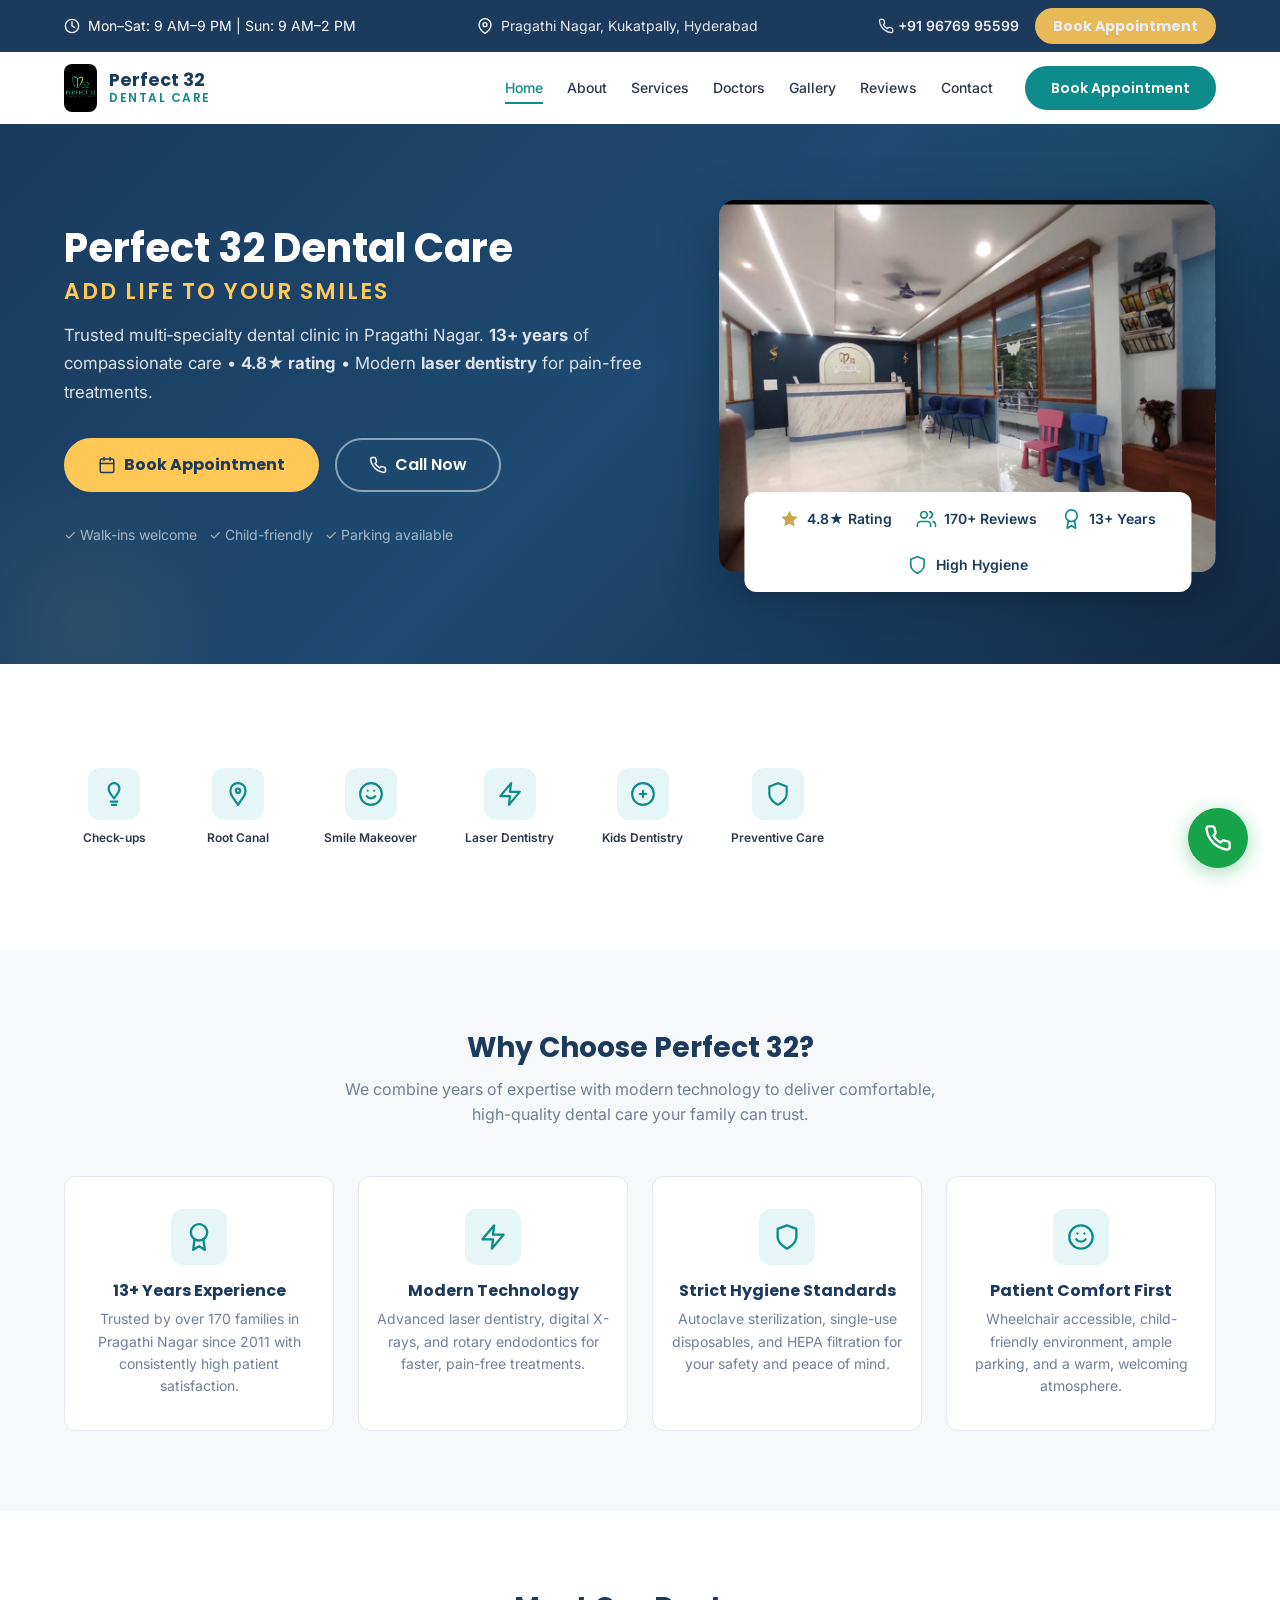
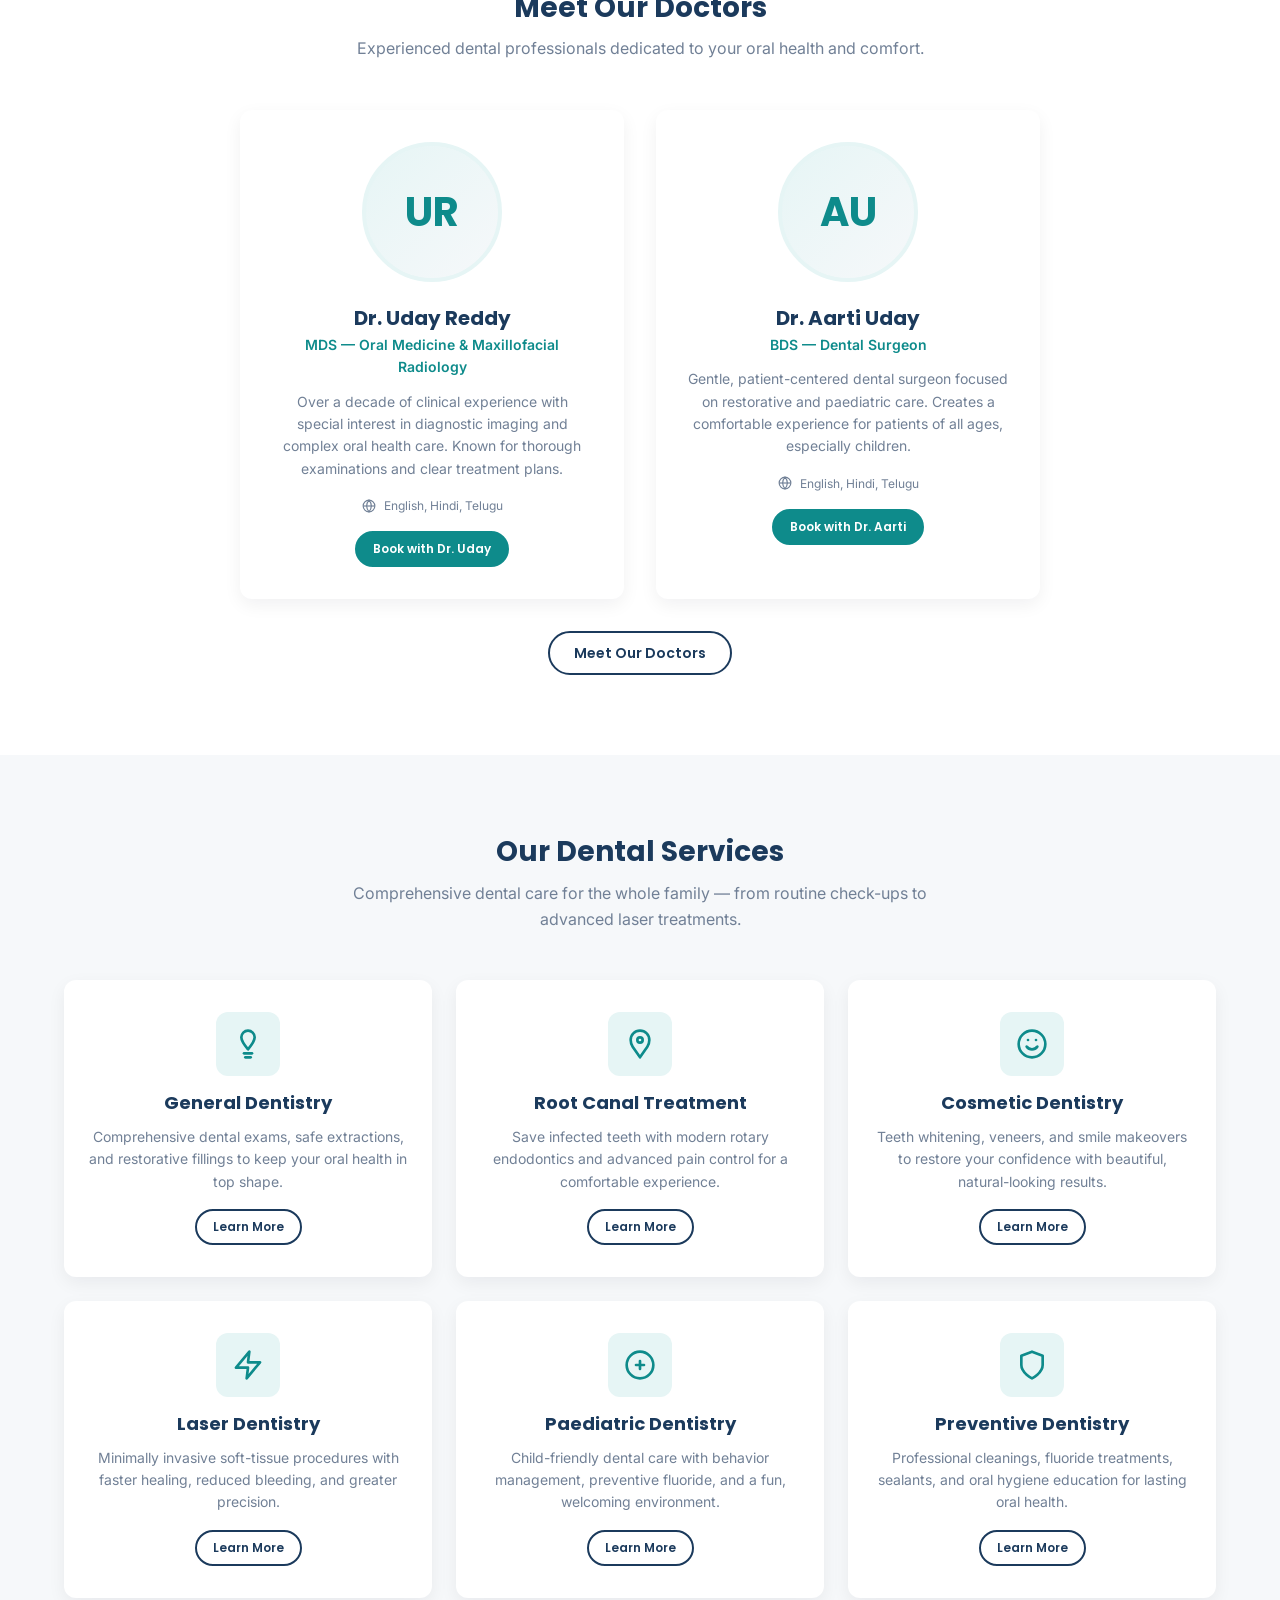
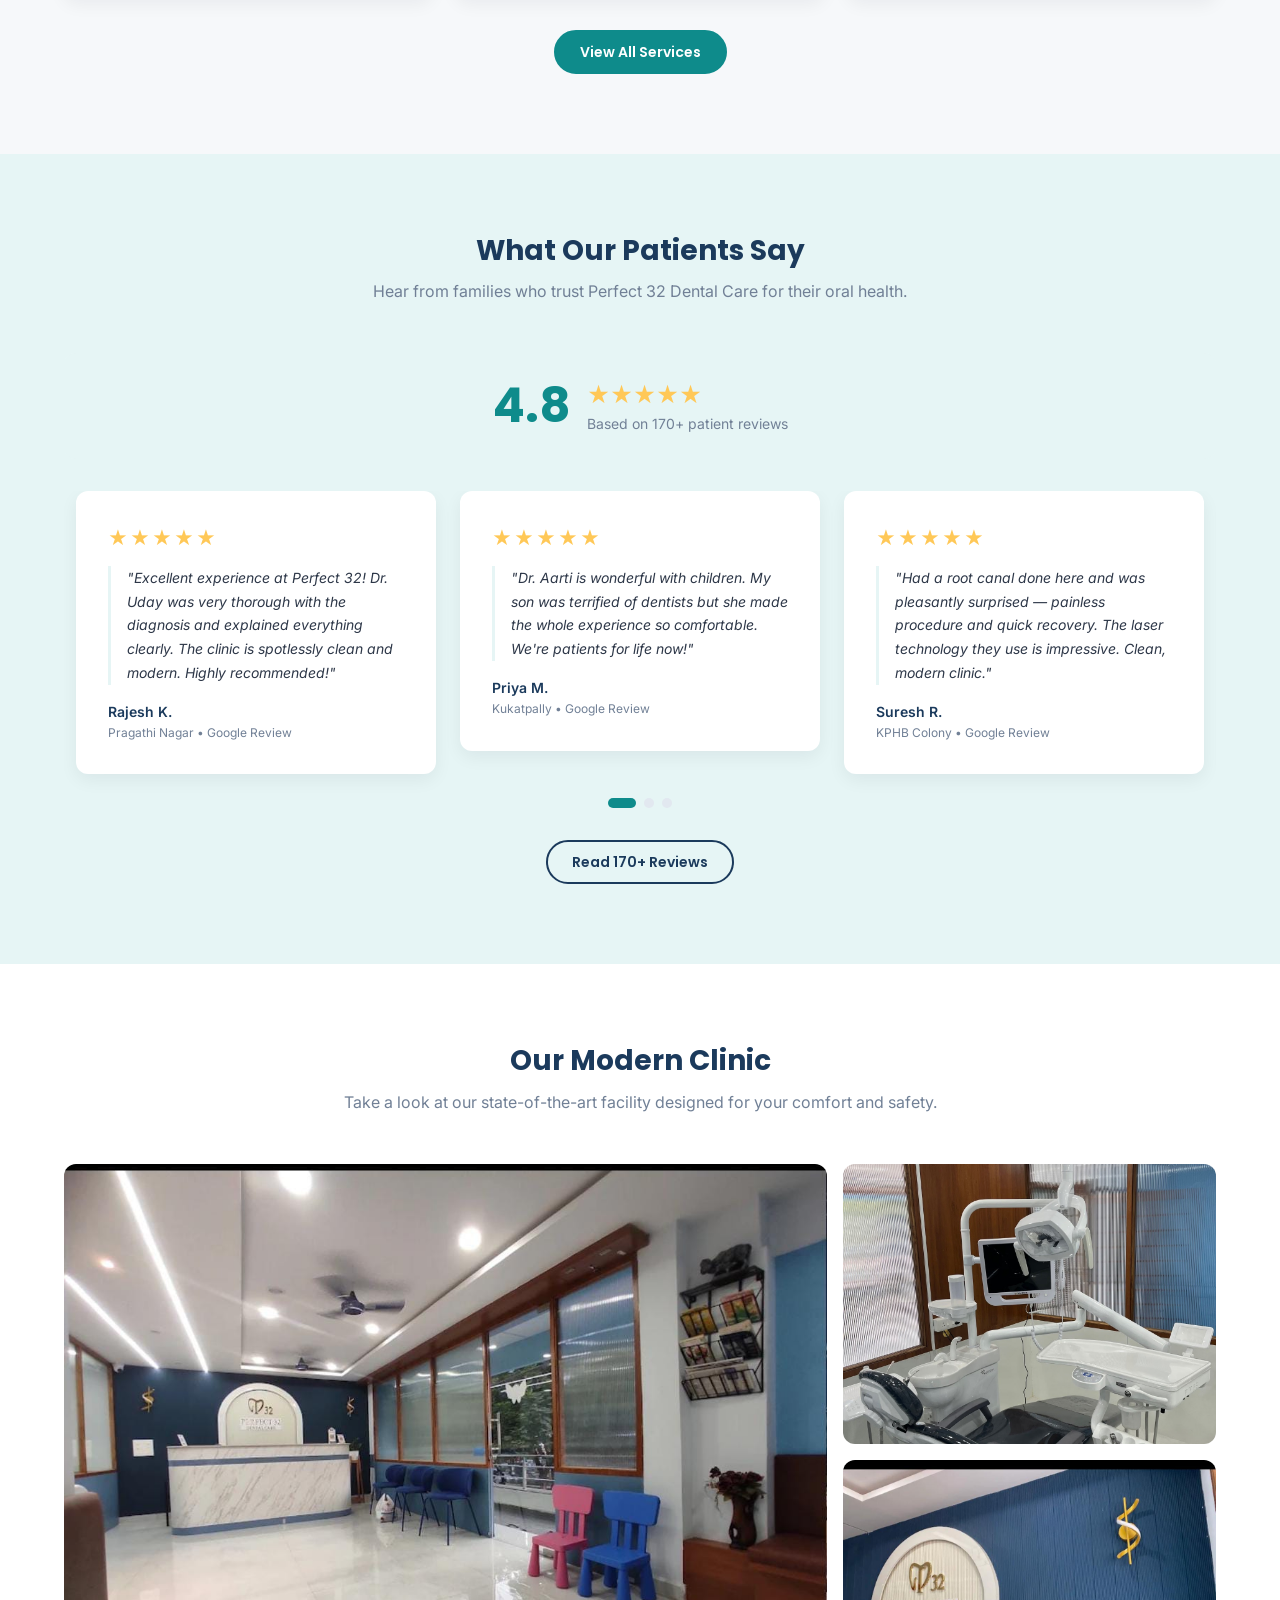
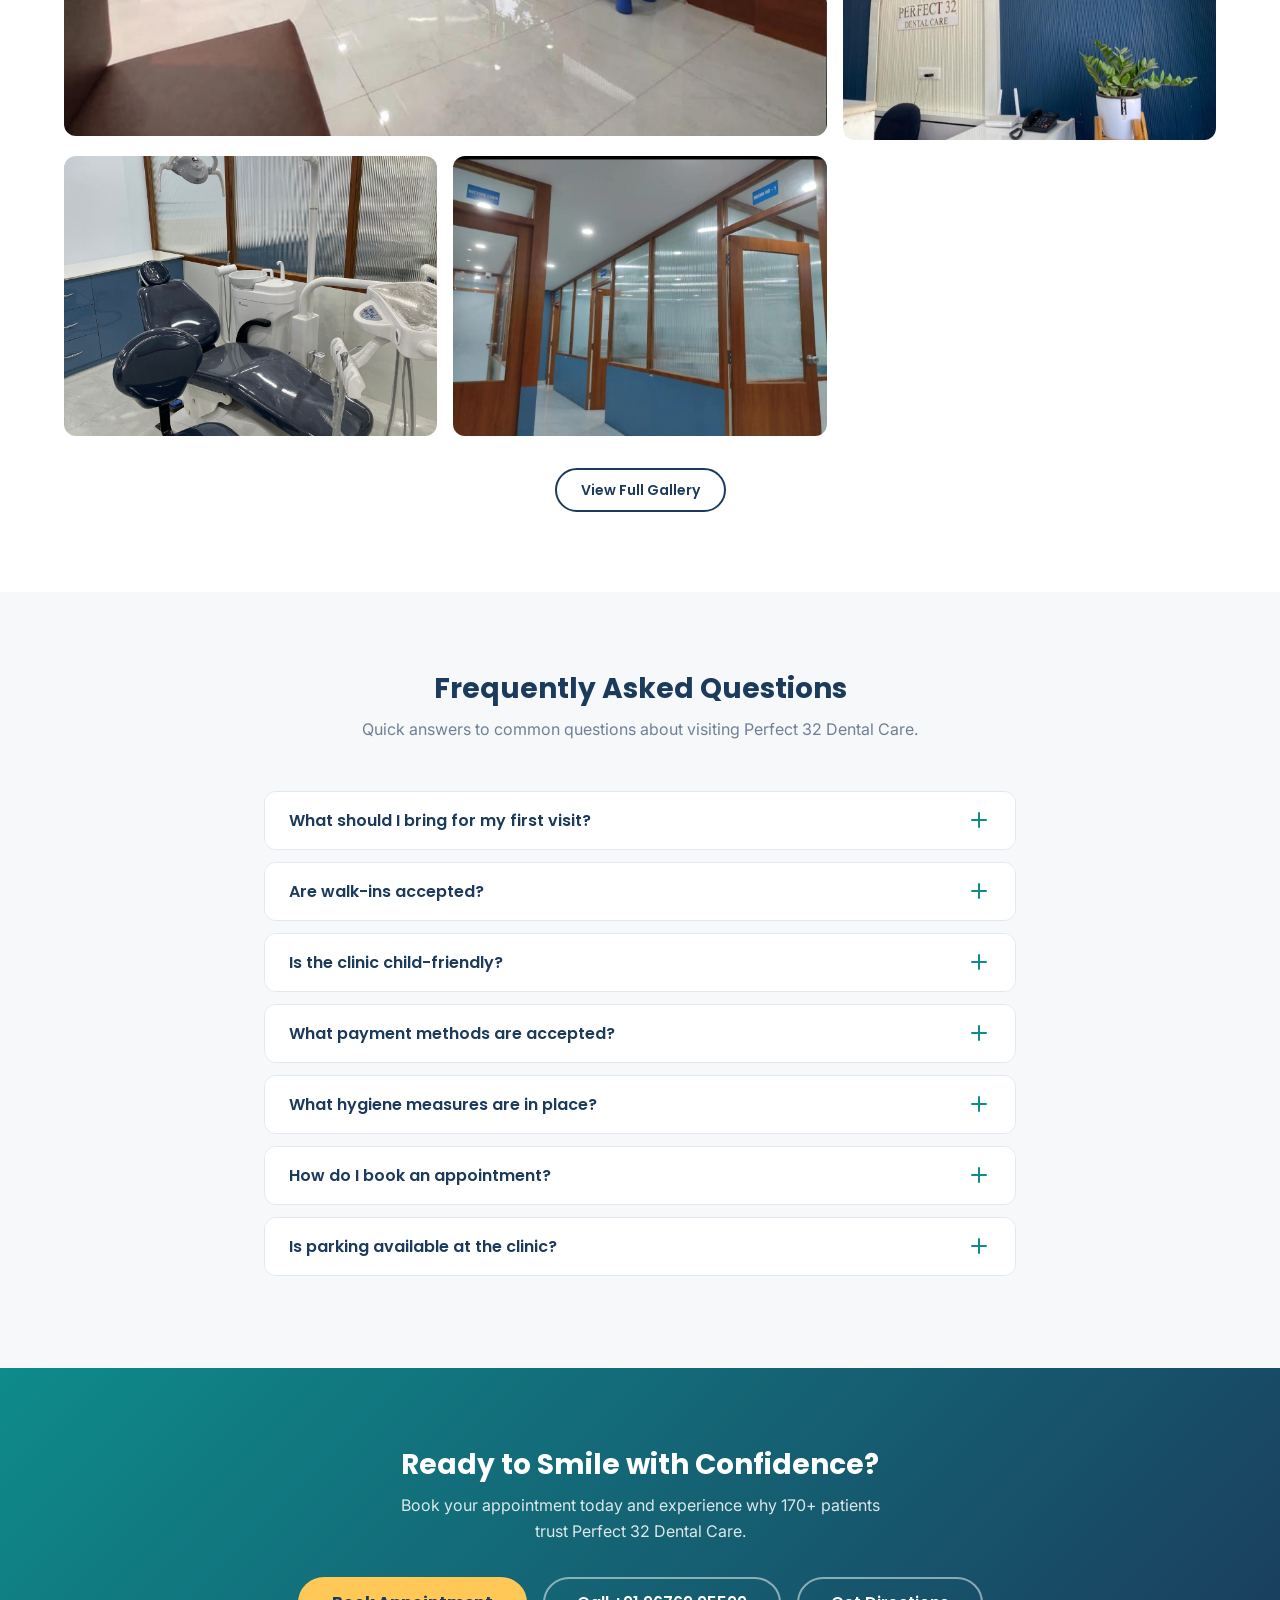
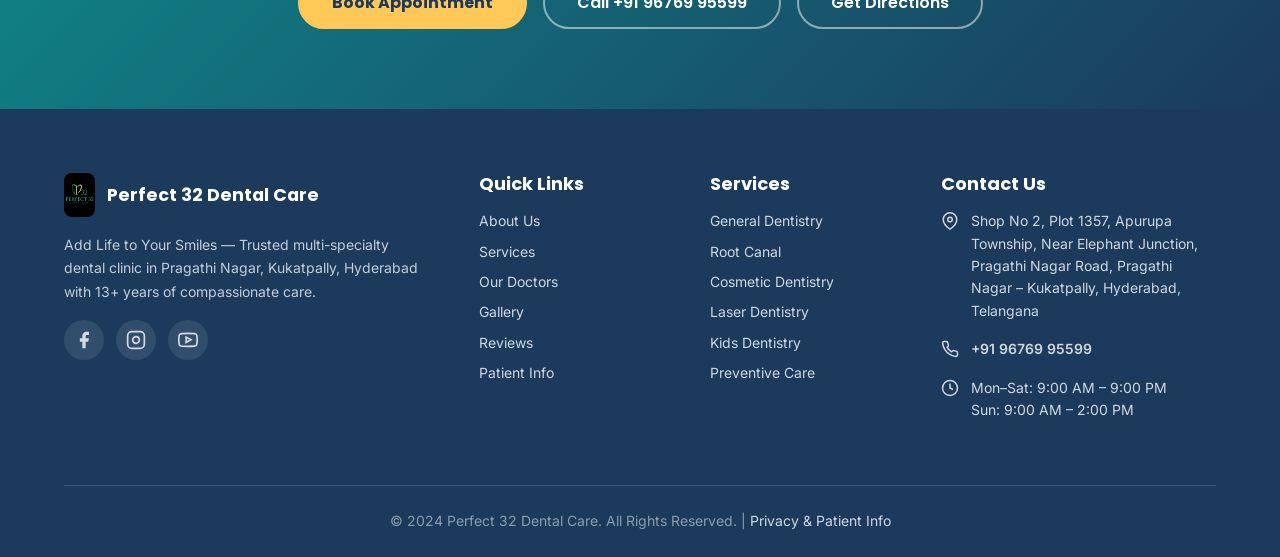
==== index.html @ 4705396e "Initial commit of Perfect 32 Dental Care website" ====
<!DOCTYPE html>
<html lang="en">
<head>
  <meta charset="UTF-8">
  <meta name="viewport" content="width=device-width, initial-scale=1.0">
  <title>Perfect 32 Dental Care – Dentist in Pragathi Nagar, Hyderabad | Add Life To Your Smiles</title>
  <meta name="description" content="Perfect 32 Dental Care in Pragathi Nagar, Kukatpally — multi-specialty dental clinic with 13+ years of experience, 4.8★ rating, modern laser dentistry, and high hygiene standards. Book an appointment: +91 96769 95599.">
  <meta name="keywords" content="dentist in Pragathi Nagar, dental clinic Kukatpally, dentist near Elephant Junction, laser dentistry Pragathi Nagar, pediatric dentist Kukatpally, Perfect 32 Dental Care">
  <meta property="og:title" content="Perfect 32 Dental Care – Dentist in Pragathi Nagar, Hyderabad">
  <meta property="og:description" content="Trusted multi-specialty dental clinic in Pragathi Nagar with 13+ years of experience. 4.8★ rating, modern laser dentistry. Book now!">
  <meta property="og:type" content="website">
  <link rel="preconnect" href="https://fonts.googleapis.com">
  <link rel="preconnect" href="https://fonts.gstatic.com" crossorigin>
  <link href="https://fonts.googleapis.com/css2?family=Poppins:wght@400;600;700&family=Inter:wght@400;500;600&display=swap" rel="stylesheet">
  <link rel="stylesheet" href="css/tokens.css">
  <link rel="stylesheet" href="css/global.css">
  <link rel="stylesheet" href="css/components.css">
  <link rel="stylesheet" href="css/pages.css">

  <!-- JSON-LD Structured Data -->
  <script type="application/ld+json">
  {
    "@context": "https://schema.org",
    "@type": "Dentist",
    "name": "Perfect 32 Dental Care",
    "image": "IMAGES/PERFECT32 PHOTO-1.jpeg",
    "url": "https://perfect32dentalcare.com",
    "telephone": "+919676995599",
    "address": {
      "@type": "PostalAddress",
      "streetAddress": "Shop No 2, Plot 1357, Apurupa Township, Near Elephant Junction, Pragathi Nagar Road",
      "addressLocality": "Pragathi Nagar – Kukatpally",
      "addressRegion": "Hyderabad, Telangana",
      "postalCode": "500090",
      "addressCountry": "IN"
    },
    "geo": { "@type": "GeoCoordinates", "latitude": "17.4933", "longitude": "78.3920" },
    "openingHoursSpecification": [
      { "@type": "OpeningHoursSpecification", "dayOfWeek": ["Monday","Tuesday","Wednesday","Thursday","Friday","Saturday"], "opens": "09:00", "closes": "21:00" },
      { "@type": "OpeningHoursSpecification", "dayOfWeek": "Sunday", "opens": "09:00", "closes": "14:00" }
    ],
    "aggregateRating": { "@type": "AggregateRating", "ratingValue": "4.8", "reviewCount": "170" },
    "priceRange": "$$"
  }
  </script>
</head>
<body>
  <!-- ═══════ TOP BAR ═══════ -->
  <div class="topbar" role="complementary" aria-label="Contact information">
    <div class="container">
      <div class="topbar__hours">
        <svg width="16" height="16" viewBox="0 0 24 24" fill="none" stroke="currentColor" stroke-width="2" stroke-linecap="round" stroke-linejoin="round"><circle cx="12" cy="12" r="10"/><polyline points="12 6 12 12 16 14"/></svg>
        <span>Mon–Sat: 9 AM–9 PM | Sun: 9 AM–2 PM</span>
      </div>
      <div class="topbar__address">
        <svg width="16" height="16" viewBox="0 0 24 24" fill="none" stroke="currentColor" stroke-width="2" stroke-linecap="round" stroke-linejoin="round"><path d="M21 10c0 7-9 13-9 13s-9-6-9-13a9 9 0 0 1 18 0z"/><circle cx="12" cy="10" r="3"/></svg>
        <a href="https://maps.google.com/?q=Perfect+32+Dental+Care+Pragathi+Nagar+Hyderabad" target="_blank" rel="noopener">Pragathi Nagar, Kukatpally, Hyderabad</a>
      </div>
      <div class="topbar__actions">
        <a href="tel:+919676995599" class="topbar__phone">
          <svg width="16" height="16" viewBox="0 0 24 24" fill="none" stroke="currentColor" stroke-width="2" stroke-linecap="round" stroke-linejoin="round"><path d="M22 16.92v3a2 2 0 0 1-2.18 2 19.79 19.79 0 0 1-8.63-3.07 19.5 19.5 0 0 1-6-6 19.79 19.79 0 0 1-3.07-8.67A2 2 0 0 1 4.11 2h3a2 2 0 0 1 2 1.72c.127.96.361 1.903.7 2.81a2 2 0 0 1-.45 2.11L8.09 9.91a16 16 0 0 0 6 6l1.27-1.27a2 2 0 0 1 2.11-.45c.907.339 1.85.573 2.81.7A2 2 0 0 1 22 16.92z"/></svg>
          +91 96769 95599
        </a>
        <a href="book.html" class="btn btn--accent btn--sm" data-open-modal="booking">Book Appointment</a>
      </div>
    </div>
  </div>

  <!-- ═══════ HEADER ═══════ -->
  <header class="header" role="banner">
    <div class="container">
      <a href="index.html" class="header__logo" aria-label="Perfect 32 Dental Care - Home">
        <img src="IMAGES/perfect32logo.jpeg" alt="Perfect 32 Dental Care Logo" width="48" height="48" style="border-radius: 8px;">
        <div class="header__logo-text">
          Perfect 32<br><span>Dental Care</span>
        </div>
      </a>

      <nav class="nav" role="navigation" aria-label="Main navigation">
        <ul class="nav__list" id="navList">
          <li><a href="index.html" class="nav__link nav__link--active">Home</a></li>
          <li><a href="about.html" class="nav__link">About</a></li>
          <li><a href="services.html" class="nav__link">Services</a></li>
          <li><a href="doctors.html" class="nav__link">Doctors</a></li>
          <li><a href="gallery.html" class="nav__link">Gallery</a></li>
          <li><a href="reviews.html" class="nav__link">Reviews</a></li>
          <li><a href="contact.html" class="nav__link">Contact</a></li>
        </ul>
        <div class="nav__cta">
          <a href="book.html" class="btn btn--primary" data-open-modal="booking">Book Appointment</a>
        </div>
        <button class="hamburger" id="hamburger" aria-label="Toggle menu" aria-expanded="false">
          <span></span><span></span><span></span>
        </button>
      </nav>
    </div>
  </header>

  <main id="main-content">
    <!-- ═══════ HERO ═══════ -->
    <section class="hero" aria-labelledby="hero-heading">
      <div class="container">
        <div class="hero__content">
          <h1 id="hero-heading">
            Perfect 32 Dental Care
            <span>Add Life to Your Smiles</span>
          </h1>
          <p class="hero__subtitle">
            Trusted multi‑specialty dental clinic in Pragathi Nagar. <strong>13+ years</strong> of compassionate care&nbsp;•&nbsp;<strong>4.8★ rating</strong>&nbsp;•&nbsp;Modern <strong>laser dentistry</strong> for pain-free treatments.
          </p>
          <div class="hero__ctas">
            <a href="book.html" class="btn btn--accent btn--lg" data-open-modal="booking">
              <svg width="20" height="20" viewBox="0 0 24 24" fill="none" stroke="currentColor" stroke-width="2" stroke-linecap="round" stroke-linejoin="round"><rect x="3" y="4" width="18" height="18" rx="2" ry="2"/><line x1="16" y1="2" x2="16" y2="6"/><line x1="8" y1="2" x2="8" y2="6"/><line x1="3" y1="10" x2="21" y2="10"/></svg>
              Book Appointment
            </a>
            <a href="tel:+919676995599" class="btn btn--outline-white btn--lg">
              <svg width="20" height="20" viewBox="0 0 24 24" fill="none" stroke="currentColor" stroke-width="2" stroke-linecap="round" stroke-linejoin="round"><path d="M22 16.92v3a2 2 0 0 1-2.18 2 19.79 19.79 0 0 1-8.63-3.07 19.5 19.5 0 0 1-6-6 19.79 19.79 0 0 1-3.07-8.67A2 2 0 0 1 4.11 2h3a2 2 0 0 1 2 1.72c.127.96.361 1.903.7 2.81a2 2 0 0 1-.45 2.11L8.09 9.91a16 16 0 0 0 6 6l1.27-1.27a2 2 0 0 1 2.11-.45c.907.339 1.85.573 2.81.7A2 2 0 0 1 22 16.92z"/></svg>
              Call Now
            </a>
          </div>
          <div class="hero__microcopy">
            <span>✓ Walk-ins welcome</span>
            <span>✓ Child-friendly</span>
            <span>✓ Parking available</span>
          </div>
        </div>
        <div class="hero__image">
          <img src="IMAGES/PERFECT32 PHOTO-8.jpeg" alt="Perfect 32 Dental Care reception area — modern, spacious waiting room with child-friendly seating" class="hero__image-main" loading="eager">
          <div class="hero__trust-float">
            <div class="trust-bar">
              <div class="trust-badge trust-badge--gold">
                <svg viewBox="0 0 24 24" fill="currentColor"><path d="M12 2l3.09 6.26L22 9.27l-5 4.87 1.18 6.88L12 17.77l-6.18 3.25L7 14.14 2 9.27l6.91-1.01L12 2z"/></svg>
                4.8★ Rating
              </div>
              <div class="trust-badge">
                <svg viewBox="0 0 24 24" fill="none" stroke="currentColor" stroke-width="2" stroke-linecap="round" stroke-linejoin="round"><path d="M17 21v-2a4 4 0 0 0-4-4H5a4 4 0 0 0-4 4v2"/><circle cx="9" cy="7" r="4"/><path d="M23 21v-2a4 4 0 0 0-3-3.87"/><path d="M16 3.13a4 4 0 0 1 0 7.75"/></svg>
                170+ Reviews
              </div>
              <div class="trust-badge">
                <svg viewBox="0 0 24 24" fill="none" stroke="currentColor" stroke-width="2" stroke-linecap="round" stroke-linejoin="round"><circle cx="12" cy="8" r="7"/><polyline points="8.21 13.89 7 23 12 20 17 23 15.79 13.88"/></svg>
                13+ Years
              </div>
              <div class="trust-badge">
                <svg viewBox="0 0 24 24" fill="none" stroke="currentColor" stroke-width="2" stroke-linecap="round" stroke-linejoin="round"><path d="M12 22s8-4 8-10V5l-8-3-8 3v7c0 6 8 10 8 10z"/></svg>
                High Hygiene
              </div>
            </div>
          </div>
        </div>
      </div>
    </section>

    <!-- ═══════ QUICK SERVICES STRIP ═══════ -->
    <section class="section section--bg" aria-label="Quick services">
      <div class="container">
        <div class="services-strip">
          <a href="services/general-dentistry.html" class="services-strip__item">
            <div class="services-strip__icon">
              <svg viewBox="0 0 24 24" fill="none" stroke="currentColor" stroke-width="2" stroke-linecap="round" stroke-linejoin="round"><path d="M12 2a5 5 0 0 1 5 5c0 3-2 5.5-5 9-3-3.5-5-6-5-9a5 5 0 0 1 5-5z"/><path d="M9 19h6"/><path d="M10 22h4"/></svg>
            </div>
            <span class="services-strip__label">Check-ups</span>
          </a>
          <a href="services/root-canal-treatment.html" class="services-strip__item">
            <div class="services-strip__icon">
              <svg viewBox="0 0 24 24" fill="none" stroke="currentColor" stroke-width="2" stroke-linecap="round" stroke-linejoin="round"><path d="M12 2C8 2 5 5 5 9c0 2 .5 3.5 1.5 5L12 22l5.5-8c1-1.5 1.5-3 1.5-5 0-4-3-7-7-7z"/><circle cx="12" cy="9" r="2"/></svg>
            </div>
            <span class="services-strip__label">Root Canal</span>
          </a>
          <a href="services/cosmetic-dentistry.html" class="services-strip__item">
            <div class="services-strip__icon">
              <svg viewBox="0 0 24 24" fill="none" stroke="currentColor" stroke-width="2" stroke-linecap="round" stroke-linejoin="round"><circle cx="12" cy="12" r="10"/><path d="M8 14s1.5 2 4 2 4-2 4-2"/><line x1="9" y1="9" x2="9.01" y2="9"/><line x1="15" y1="9" x2="15.01" y2="9"/></svg>
            </div>
            <span class="services-strip__label">Smile Makeover</span>
          </a>
          <a href="services/laser-dentistry.html" class="services-strip__item">
            <div class="services-strip__icon">
              <svg viewBox="0 0 24 24" fill="none" stroke="currentColor" stroke-width="2" stroke-linecap="round" stroke-linejoin="round"><polygon points="13 2 3 14 12 14 11 22 21 10 12 10 13 2"/></svg>
            </div>
            <span class="services-strip__label">Laser Dentistry</span>
          </a>
          <a href="services/paediatric-dentistry.html" class="services-strip__item">
            <div class="services-strip__icon">
              <svg viewBox="0 0 24 24" fill="none" stroke="currentColor" stroke-width="2" stroke-linecap="round" stroke-linejoin="round"><path d="M9 12h6"/><path d="M12 9v6"/><circle cx="12" cy="12" r="10"/></svg>
            </div>
            <span class="services-strip__label">Kids Dentistry</span>
          </a>
          <a href="services/preventive-dentistry.html" class="services-strip__item">
            <div class="services-strip__icon">
              <svg viewBox="0 0 24 24" fill="none" stroke="currentColor" stroke-width="2" stroke-linecap="round" stroke-linejoin="round"><path d="M12 22s8-4 8-10V5l-8-3-8 3v7c0 6 8 10 8 10z"/></svg>
            </div>
            <span class="services-strip__label">Preventive Care</span>
          </a>
        </div>
      </div>
    </section>

    <!-- ═══════ WHY CHOOSE US ═══════ -->
    <section class="section" aria-labelledby="why-us-heading">
      <div class="container">
        <div class="section__header fade-in">
          <h2 id="why-us-heading">Why Choose Perfect 32?</h2>
          <p class="section__subtitle">We combine years of expertise with modern technology to deliver comfortable, high-quality dental care your family can trust.</p>
        </div>
        <div class="why-us__grid">
          <div class="why-us__item fade-in">
            <div class="why-us__icon">
              <svg viewBox="0 0 24 24" fill="none" stroke="currentColor" stroke-width="2" stroke-linecap="round" stroke-linejoin="round"><circle cx="12" cy="8" r="7"/><polyline points="8.21 13.89 7 23 12 20 17 23 15.79 13.88"/></svg>
            </div>
            <h3>13+ Years Experience</h3>
            <p>Trusted by over 170 families in Pragathi Nagar since 2011 with consistently high patient satisfaction.</p>
          </div>
          <div class="why-us__item fade-in">
            <div class="why-us__icon">
              <svg viewBox="0 0 24 24" fill="none" stroke="currentColor" stroke-width="2" stroke-linecap="round" stroke-linejoin="round"><polygon points="13 2 3 14 12 14 11 22 21 10 12 10 13 2"/></svg>
            </div>
            <h3>Modern Technology</h3>
            <p>Advanced laser dentistry, digital X-rays, and rotary endodontics for faster, pain-free treatments.</p>
          </div>
          <div class="why-us__item fade-in">
            <div class="why-us__icon">
              <svg viewBox="0 0 24 24" fill="none" stroke="currentColor" stroke-width="2" stroke-linecap="round" stroke-linejoin="round"><path d="M12 22s8-4 8-10V5l-8-3-8 3v7c0 6 8 10 8 10z"/></svg>
            </div>
            <h3>Strict Hygiene Standards</h3>
            <p>Autoclave sterilization, single-use disposables, and HEPA filtration for your safety and peace of mind.</p>
          </div>
          <div class="why-us__item fade-in">
            <div class="why-us__icon">
              <svg viewBox="0 0 24 24" fill="none" stroke="currentColor" stroke-width="2" stroke-linecap="round" stroke-linejoin="round"><circle cx="12" cy="12" r="10"/><path d="M8 14s1.5 2 4 2 4-2 4-2"/><line x1="9" y1="9" x2="9.01" y2="9"/><line x1="15" y1="9" x2="15.01" y2="9"/></svg>
            </div>
            <h3>Patient Comfort First</h3>
            <p>Wheelchair accessible, child-friendly environment, ample parking, and a warm, welcoming atmosphere.</p>
          </div>
        </div>
      </div>
    </section>

    <!-- ═══════ DOCTORS ═══════ -->
    <section class="section section--bg" aria-labelledby="doctors-heading">
      <div class="container">
        <div class="section__header fade-in">
          <h2 id="doctors-heading">Meet Our Doctors</h2>
          <p class="section__subtitle">Experienced dental professionals dedicated to your oral health and comfort.</p>
        </div>
        <div class="doctors-grid">
          <div class="card card--doctor fade-in">
            <div class="card--doctor__photo">
              <span class="card--doctor__initials">UR</span>
            </div>
            <h3>Dr. Uday Reddy</h3>
            <span class="card--doctor__credentials">MDS — Oral Medicine & Maxillofacial Radiology</span>
            <p>Over a decade of clinical experience with special interest in diagnostic imaging and complex oral health care. Known for thorough examinations and clear treatment plans.</p>
            <div class="card--doctor__lang">
              <svg width="14" height="14" viewBox="0 0 24 24" fill="none" stroke="currentColor" stroke-width="2"><circle cx="12" cy="12" r="10"/><line x1="2" y1="12" x2="22" y2="12"/><path d="M12 2a15.3 15.3 0 0 1 4 10 15.3 15.3 0 0 1-4 10 15.3 15.3 0 0 1-4-10 15.3 15.3 0 0 1 4-10z"/></svg>
              English, Hindi, Telugu
            </div>
            <a href="book.html" class="btn btn--primary btn--sm" data-open-modal="booking">Book with Dr. Uday</a>
          </div>
          <div class="card card--doctor fade-in">
            <div class="card--doctor__photo">
              <span class="card--doctor__initials">AU</span>
            </div>
            <h3>Dr. Aarti Uday</h3>
            <span class="card--doctor__credentials">BDS — Dental Surgeon</span>
            <p>Gentle, patient-centered dental surgeon focused on restorative and paediatric care. Creates a comfortable experience for patients of all ages, especially children.</p>
            <div class="card--doctor__lang">
              <svg width="14" height="14" viewBox="0 0 24 24" fill="none" stroke="currentColor" stroke-width="2"><circle cx="12" cy="12" r="10"/><line x1="2" y1="12" x2="22" y2="12"/><path d="M12 2a15.3 15.3 0 0 1 4 10 15.3 15.3 0 0 1-4 10 15.3 15.3 0 0 1-4-10 15.3 15.3 0 0 1 4-10z"/></svg>
              English, Hindi, Telugu
            </div>
            <a href="book.html" class="btn btn--primary btn--sm" data-open-modal="booking">Book with Dr. Aarti</a>
          </div>
        </div>
        <div class="text-center mt-6">
          <a href="doctors.html" class="btn btn--secondary">Meet Our Doctors</a>
        </div>
      </div>
    </section>

    <!-- ═══════ SERVICES OVERVIEW ═══════ -->
    <section class="section" aria-labelledby="services-heading">
      <div class="container">
        <div class="section__header fade-in">
          <h2 id="services-heading">Our Dental Services</h2>
          <p class="section__subtitle">Comprehensive dental care for the whole family — from routine check-ups to advanced laser treatments.</p>
        </div>
        <div class="grid grid--3">
          <div class="card card--service fade-in">
            <div class="card--service__icon">
              <svg viewBox="0 0 24 24" fill="none" stroke="currentColor" stroke-width="2" stroke-linecap="round" stroke-linejoin="round"><path d="M12 2a5 5 0 0 1 5 5c0 3-2 5.5-5 9-3-3.5-5-6-5-9a5 5 0 0 1 5-5z"/><path d="M9 19h6"/><path d="M10 22h4"/></svg>
            </div>
            <h3>General Dentistry</h3>
            <p>Comprehensive dental exams, safe extractions, and restorative fillings to keep your oral health in top shape.</p>
            <a href="services/general-dentistry.html" class="btn btn--secondary btn--sm">Learn More</a>
          </div>
          <div class="card card--service fade-in">
            <div class="card--service__icon">
              <svg viewBox="0 0 24 24" fill="none" stroke="currentColor" stroke-width="2" stroke-linecap="round" stroke-linejoin="round"><path d="M12 2C8 2 5 5 5 9c0 2 .5 3.5 1.5 5L12 22l5.5-8c1-1.5 1.5-3 1.5-5 0-4-3-7-7-7z"/><circle cx="12" cy="9" r="2"/></svg>
            </div>
            <h3>Root Canal Treatment</h3>
            <p>Save infected teeth with modern rotary endodontics and advanced pain control for a comfortable experience.</p>
            <a href="services/root-canal-treatment.html" class="btn btn--secondary btn--sm">Learn More</a>
          </div>
          <div class="card card--service fade-in">
            <div class="card--service__icon">
              <svg viewBox="0 0 24 24" fill="none" stroke="currentColor" stroke-width="2" stroke-linecap="round" stroke-linejoin="round"><circle cx="12" cy="12" r="10"/><path d="M8 14s1.5 2 4 2 4-2 4-2"/><line x1="9" y1="9" x2="9.01" y2="9"/><line x1="15" y1="9" x2="15.01" y2="9"/></svg>
            </div>
            <h3>Cosmetic Dentistry</h3>
            <p>Teeth whitening, veneers, and smile makeovers to restore your confidence with beautiful, natural-looking results.</p>
            <a href="services/cosmetic-dentistry.html" class="btn btn--secondary btn--sm">Learn More</a>
          </div>
          <div class="card card--service fade-in">
            <div class="card--service__icon">
              <svg viewBox="0 0 24 24" fill="none" stroke="currentColor" stroke-width="2" stroke-linecap="round" stroke-linejoin="round"><polygon points="13 2 3 14 12 14 11 22 21 10 12 10 13 2"/></svg>
            </div>
            <h3>Laser Dentistry</h3>
            <p>Minimally invasive soft-tissue procedures with faster healing, reduced bleeding, and greater precision.</p>
            <a href="services/laser-dentistry.html" class="btn btn--secondary btn--sm">Learn More</a>
          </div>
          <div class="card card--service fade-in">
            <div class="card--service__icon">
              <svg viewBox="0 0 24 24" fill="none" stroke="currentColor" stroke-width="2" stroke-linecap="round" stroke-linejoin="round"><path d="M9 12h6"/><path d="M12 9v6"/><circle cx="12" cy="12" r="10"/></svg>
            </div>
            <h3>Paediatric Dentistry</h3>
            <p>Child-friendly dental care with behavior management, preventive fluoride, and a fun, welcoming environment.</p>
            <a href="services/paediatric-dentistry.html" class="btn btn--secondary btn--sm">Learn More</a>
          </div>
          <div class="card card--service fade-in">
            <div class="card--service__icon">
              <svg viewBox="0 0 24 24" fill="none" stroke="currentColor" stroke-width="2" stroke-linecap="round" stroke-linejoin="round"><path d="M12 22s8-4 8-10V5l-8-3-8 3v7c0 6 8 10 8 10z"/></svg>
            </div>
            <h3>Preventive Dentistry</h3>
            <p>Professional cleanings, fluoride treatments, sealants, and oral hygiene education for lasting oral health.</p>
            <a href="services/preventive-dentistry.html" class="btn btn--secondary btn--sm">Learn More</a>
          </div>
        </div>
        <div class="text-center mt-6">
          <a href="services.html" class="btn btn--primary">View All Services</a>
        </div>
      </div>
    </section>

    <!-- ═══════ TESTIMONIALS ═══════ -->
    <section class="section section--tinted" aria-labelledby="reviews-heading">
      <div class="container">
        <div class="section__header fade-in">
          <h2 id="reviews-heading">What Our Patients Say</h2>
          <p class="section__subtitle">Hear from families who trust Perfect 32 Dental Care for their oral health.</p>
        </div>
        <div class="aggregate-rating fade-in">
          <div class="aggregate-rating__score">4.8</div>
          <div>
            <div class="aggregate-rating__stars">★★★★★</div>
            <div class="aggregate-rating__text">Based on 170+ patient reviews</div>
          </div>
        </div>
        <div class="carousel" role="region" aria-label="Patient testimonials">
          <div class="carousel__track">
            <div class="carousel__slide">
              <div class="card card--testimonial">
                <div class="card--testimonial__stars">★★★★★</div>
                <blockquote>"Excellent experience at Perfect 32! Dr. Uday was very thorough with the diagnosis and explained everything clearly. The clinic is spotlessly clean and modern. Highly recommended!"</blockquote>
                <div class="card--testimonial__author">Rajesh K.</div>
                <div class="card--testimonial__source">Pragathi Nagar • Google Review</div>
              </div>
            </div>
            <div class="carousel__slide">
              <div class="card card--testimonial">
                <div class="card--testimonial__stars">★★★★★</div>
                <blockquote>"Dr. Aarti is wonderful with children. My son was terrified of dentists but she made the whole experience so comfortable. We're patients for life now!"</blockquote>
                <div class="card--testimonial__author">Priya M.</div>
                <div class="card--testimonial__source">Kukatpally • Google Review</div>
              </div>
            </div>
            <div class="carousel__slide">
              <div class="card card--testimonial">
                <div class="card--testimonial__stars">★★★★★</div>
                <blockquote>"Had a root canal done here and was pleasantly surprised — painless procedure and quick recovery. The laser technology they use is impressive. Clean, modern clinic."</blockquote>
                <div class="card--testimonial__author">Suresh R.</div>
                <div class="card--testimonial__source">KPHB Colony • Google Review</div>
              </div>
            </div>
            <div class="carousel__slide">
              <div class="card card--testimonial">
                <div class="card--testimonial__stars">★★★★★</div>
                <blockquote>"Very professional clinic. Got my teeth whitening done and the results are amazing. Staff is friendly and the waiting area is comfortable. Best dental clinic in the area!"</blockquote>
                <div class="card--testimonial__author">Anjali S.</div>
                <div class="card--testimonial__source">Pragathi Nagar • Practo</div>
              </div>
            </div>
            <div class="carousel__slide">
              <div class="card card--testimonial">
                <div class="card--testimonial__stars">★★★★☆</div>
                <blockquote>"Great clinic with modern equipment. Dr. Uday took the time to explain my treatment options. The sterilization standards are visibly high. Good parking space too."</blockquote>
                <div class="card--testimonial__author">Mohammed A.</div>
                <div class="card--testimonial__source">Miyapur • Google Review</div>
              </div>
            </div>
          </div>
          <div class="carousel__dots">
            <button class="carousel__dot active" aria-label="Go to slide 1"></button>
            <button class="carousel__dot" aria-label="Go to slide 2"></button>
            <button class="carousel__dot" aria-label="Go to slide 3"></button>
          </div>
        </div>
        <div class="text-center mt-6">
          <a href="reviews.html" class="btn btn--secondary">Read 170+ Reviews</a>
        </div>
      </div>
    </section>

    <!-- ═══════ GALLERY PREVIEW ═══════ -->
    <section class="section section--bg" aria-labelledby="gallery-heading">
      <div class="container">
        <div class="section__header fade-in">
          <h2 id="gallery-heading">Our Modern Clinic</h2>
          <p class="section__subtitle">Take a look at our state-of-the-art facility designed for your comfort and safety.</p>
        </div>
        <div class="gallery-preview fade-in">
          <div class="gallery-item">
            <img src="IMAGES/PERFECT32 PHOTO-8.jpeg" alt="Perfect 32 Dental Care — spacious reception and waiting area with child-friendly seating" loading="lazy">
            <div class="gallery-item__overlay"><svg viewBox="0 0 24 24" fill="none" stroke="currentColor" stroke-width="2"><circle cx="11" cy="11" r="8"/><line x1="21" y1="21" x2="16.65" y2="16.65"/><line x1="11" y1="8" x2="11" y2="14"/><line x1="8" y1="11" x2="14" y2="11"/></svg></div>
          </div>
          <div class="gallery-item">
            <img src="IMAGES/PERFECT32 PHOTO-2.jpeg" alt="Modern dental treatment room with advanced equipment and digital monitor at Perfect 32" loading="lazy">
            <div class="gallery-item__overlay"><svg viewBox="0 0 24 24" fill="none" stroke="currentColor" stroke-width="2"><circle cx="11" cy="11" r="8"/><line x1="21" y1="21" x2="16.65" y2="16.65"/><line x1="11" y1="8" x2="11" y2="14"/><line x1="8" y1="11" x2="14" y2="11"/></svg></div>
          </div>
          <div class="gallery-item">
            <img src="IMAGES/PERFECT32 PHOTO-5.jpeg" alt="Reception desk with Perfect 32 logo and clinic branding on the navy blue accent wall" loading="lazy">
            <div class="gallery-item__overlay"><svg viewBox="0 0 24 24" fill="none" stroke="currentColor" stroke-width="2"><circle cx="11" cy="11" r="8"/><line x1="21" y1="21" x2="16.65" y2="16.65"/><line x1="11" y1="8" x2="11" y2="14"/><line x1="8" y1="11" x2="14" y2="11"/></svg></div>
          </div>
          <div class="gallery-item">
            <img src="IMAGES/PERFECT32 PHOTO-3.jpeg" alt="Dental chair with blue upholstery and modern operatory setup at Perfect 32 Dental Care" loading="lazy">
            <div class="gallery-item__overlay"><svg viewBox="0 0 24 24" fill="none" stroke="currentColor" stroke-width="2"><circle cx="11" cy="11" r="8"/><line x1="21" y1="21" x2="16.65" y2="16.65"/><line x1="11" y1="8" x2="11" y2="14"/><line x1="8" y1="11" x2="14" y2="11"/></svg></div>
          </div>
          <div class="gallery-item">
            <img src="IMAGES/PERFECT32 PHOTO-6.jpeg" alt="Clinic corridor with multiple treatment rooms and doctor's cabin at Perfect 32" loading="lazy">
            <div class="gallery-item__overlay"><svg viewBox="0 0 24 24" fill="none" stroke="currentColor" stroke-width="2"><circle cx="11" cy="11" r="8"/><line x1="21" y1="21" x2="16.65" y2="16.65"/><line x1="11" y1="8" x2="11" y2="14"/><line x1="8" y1="11" x2="14" y2="11"/></svg></div>
          </div>
        </div>
        <div class="text-center mt-6">
          <a href="gallery.html" class="btn btn--secondary">View Full Gallery</a>
        </div>
      </div>
    </section>

    <!-- ═══════ FAQ ═══════ -->
    <section class="section" aria-labelledby="faq-heading">
      <div class="container" style="max-width: 800px;">
        <div class="section__header fade-in">
          <h2 id="faq-heading">Frequently Asked Questions</h2>
          <p class="section__subtitle">Quick answers to common questions about visiting Perfect 32 Dental Care.</p>
        </div>
        <div class="fade-in">
          <div class="faq-item">
            <button class="faq-item__question" aria-expanded="false">
              What should I bring for my first visit?
              <svg class="faq-item__icon" viewBox="0 0 24 24" fill="none" stroke="currentColor" stroke-width="2" stroke-linecap="round" stroke-linejoin="round"><line x1="12" y1="5" x2="12" y2="19"/><line x1="5" y1="12" x2="19" y2="12"/></svg>
            </button>
            <div class="faq-item__answer"><div class="faq-item__answer-inner">Please bring a photo ID, any previous dental records or X-rays, a list of current medications, and insurance details (if applicable). This helps us provide the most effective care right from your first appointment.</div></div>
          </div>
          <div class="faq-item">
            <button class="faq-item__question" aria-expanded="false">
              Are walk-ins accepted?
              <svg class="faq-item__icon" viewBox="0 0 24 24" fill="none" stroke="currentColor" stroke-width="2" stroke-linecap="round" stroke-linejoin="round"><line x1="12" y1="5" x2="12" y2="19"/><line x1="5" y1="12" x2="19" y2="12"/></svg>
            </button>
            <div class="faq-item__answer"><div class="faq-item__answer-inner">Yes! Walk-ins are accepted subject to availability. However, we recommend booking an appointment online or by phone to guarantee your preferred time slot and minimize wait times.</div></div>
          </div>
          <div class="faq-item">
            <button class="faq-item__question" aria-expanded="false">
              Is the clinic child-friendly?
              <svg class="faq-item__icon" viewBox="0 0 24 24" fill="none" stroke="currentColor" stroke-width="2" stroke-linecap="round" stroke-linejoin="round"><line x1="12" y1="5" x2="12" y2="19"/><line x1="5" y1="12" x2="19" y2="12"/></svg>
            </button>
            <div class="faq-item__answer"><div class="faq-item__answer-inner">Absolutely! We have a dedicated paediatric dentist (Dr. Aarti Uday) on staff and a welcoming environment for children with colourful seating and kid-friendly amenities in the waiting area.</div></div>
          </div>
          <div class="faq-item">
            <button class="faq-item__question" aria-expanded="false">
              What payment methods are accepted?
              <svg class="faq-item__icon" viewBox="0 0 24 24" fill="none" stroke="currentColor" stroke-width="2" stroke-linecap="round" stroke-linejoin="round"><line x1="12" y1="5" x2="12" y2="19"/><line x1="5" y1="12" x2="19" y2="12"/></svg>
            </button>
            <div class="faq-item__answer"><div class="faq-item__answer-inner">We accept cash, all major debit and credit cards, and UPI payments. Insurance is accepted via prior authorization — please call us at +91 96769 95599 to confirm your coverage before your visit.</div></div>
          </div>
          <div class="faq-item">
            <button class="faq-item__question" aria-expanded="false">
              What hygiene measures are in place?
              <svg class="faq-item__icon" viewBox="0 0 24 24" fill="none" stroke="currentColor" stroke-width="2" stroke-linecap="round" stroke-linejoin="round"><line x1="12" y1="5" x2="12" y2="19"/><line x1="5" y1="12" x2="19" y2="12"/></svg>
            </button>
            <div class="faq-item__answer"><div class="faq-item__answer-inner">We maintain the highest hygiene standards: autoclave sterilization of all instruments, single-use disposables where applicable, HEPA air filtration in operatories, and regular surface disinfection between patients. Your safety is our top priority.</div></div>
          </div>
          <div class="faq-item">
            <button class="faq-item__question" aria-expanded="false">
              How do I book an appointment?
              <svg class="faq-item__icon" viewBox="0 0 24 24" fill="none" stroke="currentColor" stroke-width="2" stroke-linecap="round" stroke-linejoin="round"><line x1="12" y1="5" x2="12" y2="19"/><line x1="5" y1="12" x2="19" y2="12"/></svg>
            </button>
            <div class="faq-item__answer"><div class="faq-item__answer-inner">You can book online through our website's "Book Appointment" button, or call us directly at <a href="tel:+919676995599">+91 96769 95599</a>. We'll confirm your appointment via SMS or call within a few hours.</div></div>
          </div>
          <div class="faq-item">
            <button class="faq-item__question" aria-expanded="false">
              Is parking available at the clinic?
              <svg class="faq-item__icon" viewBox="0 0 24 24" fill="none" stroke="currentColor" stroke-width="2" stroke-linecap="round" stroke-linejoin="round"><line x1="12" y1="5" x2="12" y2="19"/><line x1="5" y1="12" x2="19" y2="12"/></svg>
            </button>
            <div class="faq-item__answer"><div class="faq-item__answer-inner">Yes, there is convenient parking available near the clinic at Apurupa Township. Two-wheeler and four-wheeler parking spaces are available nearby.</div></div>
          </div>
        </div>
      </div>
    </section>

    <!-- ═══════ CTA BANNER ═══════ -->
    <section class="section" style="background: linear-gradient(135deg, var(--color-primary) 0%, var(--color-secondary) 100%); color: #fff; text-align: center;">
      <div class="container">
        <h2 style="color: #fff; margin-bottom: var(--space-3);">Ready to Smile with Confidence?</h2>
        <p style="color: rgba(255,255,255,0.85); max-width: 500px; margin: 0 auto var(--space-6);">Book your appointment today and experience why 170+ patients trust Perfect 32 Dental Care.</p>
        <div style="display: flex; gap: var(--space-4); justify-content: center; flex-wrap: wrap;">
          <a href="book.html" class="btn btn--accent btn--lg" data-open-modal="booking">Book Appointment</a>
          <a href="tel:+919676995599" class="btn btn--outline-white btn--lg">Call +91 96769 95599</a>
          <a href="https://maps.google.com/?q=Perfect+32+Dental+Care+Pragathi+Nagar+Hyderabad" target="_blank" rel="noopener" class="btn btn--outline-white btn--lg">Get Directions</a>
        </div>
      </div>
    </section>
  </main>

  <!-- ═══════ FOOTER ═══════ -->
  <footer class="footer" role="contentinfo">
    <div class="container">
      <div class="footer__grid">
        <div class="footer__brand">
          <div class="footer__brand-logo">
            <img src="IMAGES/perfect32logo.jpeg" alt="Perfect 32 Dental Care" style="border-radius: 8px;">
            <span class="footer__brand-name">Perfect 32 Dental Care</span>
          </div>
          <p>Add Life to Your Smiles — Trusted multi-specialty dental clinic in Pragathi Nagar, Kukatpally, Hyderabad with 13+ years of compassionate care.</p>
          <div class="footer__social">
            <a href="#" aria-label="Facebook"><svg width="20" height="20" viewBox="0 0 24 24" fill="currentColor"><path d="M18 2h-3a5 5 0 0 0-5 5v3H7v4h3v8h4v-8h3l1-4h-4V7a1 1 0 0 1 1-1h3z"/></svg></a>
            <a href="#" aria-label="Instagram"><svg width="20" height="20" viewBox="0 0 24 24" fill="none" stroke="currentColor" stroke-width="2"><rect x="2" y="2" width="20" height="20" rx="5" ry="5"/><path d="M16 11.37A4 4 0 1 1 12.63 8 4 4 0 0 1 16 11.37z"/><line x1="17.5" y1="6.5" x2="17.51" y2="6.5"/></svg></a>
            <a href="#" aria-label="YouTube"><svg width="20" height="20" viewBox="0 0 24 24" fill="none" stroke="currentColor" stroke-width="2"><path d="M22.54 6.42a2.78 2.78 0 0 0-1.94-2C18.88 4 12 4 12 4s-6.88 0-8.6.46a2.78 2.78 0 0 0-1.94 2A29 29 0 0 0 1 11.75a29 29 0 0 0 .46 5.33A2.78 2.78 0 0 0 3.4 19.13C5.12 19.56 12 19.56 12 19.56s6.88 0 8.6-.46a2.78 2.78 0 0 0 1.94-2 29 29 0 0 0 .46-5.25 29 29 0 0 0-.46-5.43z"/><polygon points="9.75 15.02 15.5 11.75 9.75 8.48 9.75 15.02"/></svg></a>
          </div>
        </div>
        <div>
          <h4>Quick Links</h4>
          <ul class="footer__links">
            <li><a href="about.html">About Us</a></li>
            <li><a href="services.html">Services</a></li>
            <li><a href="doctors.html">Our Doctors</a></li>
            <li><a href="gallery.html">Gallery</a></li>
            <li><a href="reviews.html">Reviews</a></li>
            <li><a href="patient-information.html">Patient Info</a></li>
          </ul>
        </div>
        <div>
          <h4>Services</h4>
          <ul class="footer__links">
            <li><a href="services/general-dentistry.html">General Dentistry</a></li>
            <li><a href="services/root-canal-treatment.html">Root Canal</a></li>
            <li><a href="services/cosmetic-dentistry.html">Cosmetic Dentistry</a></li>
            <li><a href="services/laser-dentistry.html">Laser Dentistry</a></li>
            <li><a href="services/paediatric-dentistry.html">Kids Dentistry</a></li>
            <li><a href="services/preventive-dentistry.html">Preventive Care</a></li>
          </ul>
        </div>
        <div>
          <h4>Contact Us</h4>
          <div class="footer__contact-item">
            <svg width="18" height="18" viewBox="0 0 24 24" fill="none" stroke="currentColor" stroke-width="2"><path d="M21 10c0 7-9 13-9 13s-9-6-9-13a9 9 0 0 1 18 0z"/><circle cx="12" cy="10" r="3"/></svg>
            <span>Shop No 2, Plot 1357, Apurupa Township, Near Elephant Junction, Pragathi Nagar Road, Pragathi Nagar – Kukatpally, Hyderabad, Telangana</span>
          </div>
          <div class="footer__contact-item">
            <svg width="18" height="18" viewBox="0 0 24 24" fill="none" stroke="currentColor" stroke-width="2"><path d="M22 16.92v3a2 2 0 0 1-2.18 2 19.79 19.79 0 0 1-8.63-3.07 19.5 19.5 0 0 1-6-6 19.79 19.79 0 0 1-3.07-8.67A2 2 0 0 1 4.11 2h3a2 2 0 0 1 2 1.72c.127.96.361 1.903.7 2.81a2 2 0 0 1-.45 2.11L8.09 9.91a16 16 0 0 0 6 6l1.27-1.27a2 2 0 0 1 2.11-.45c.907.339 1.85.573 2.81.7A2 2 0 0 1 22 16.92z"/></svg>
            <a href="tel:+919676995599" style="font-weight: 600;">+91 96769 95599</a>
          </div>
          <div class="footer__contact-item">
            <svg width="18" height="18" viewBox="0 0 24 24" fill="none" stroke="currentColor" stroke-width="2"><circle cx="12" cy="12" r="10"/><polyline points="12 6 12 12 16 14"/></svg>
            <span>Mon–Sat: 9:00 AM – 9:00 PM<br>Sun: 9:00 AM – 2:00 PM</span>
          </div>
        </div>
      </div>
      <div class="footer__bottom">
        <p>© 2024 Perfect 32 Dental Care. All Rights Reserved. | <a href="patient-information.html">Privacy & Patient Info</a></p>
      </div>
    </div>
  </footer>

  <!-- ═══════ FLOATING CALL BUTTON ═══════ -->
  <a href="tel:+919676995599" class="float-call" aria-label="Call Perfect 32 Dental Care" title="Call Now: +91 96769 95599">
    <svg viewBox="0 0 24 24" fill="none" stroke="currentColor" stroke-width="2" stroke-linecap="round" stroke-linejoin="round"><path d="M22 16.92v3a2 2 0 0 1-2.18 2 19.79 19.79 0 0 1-8.63-3.07 19.5 19.5 0 0 1-6-6 19.79 19.79 0 0 1-3.07-8.67A2 2 0 0 1 4.11 2h3a2 2 0 0 1 2 1.72c.127.96.361 1.903.7 2.81a2 2 0 0 1-.45 2.11L8.09 9.91a16 16 0 0 0 6 6l1.27-1.27a2 2 0 0 1 2.11-.45c.907.339 1.85.573 2.81.7A2 2 0 0 1 22 16.92z"/></svg>
  </a>

  <!-- ═══════ BOOKING MODAL ═══════ -->
  <div class="modal-overlay" id="bookingModal" role="dialog" aria-modal="true" aria-labelledby="modal-title">
    <div class="modal">
      <div class="modal__header">
        <h2 id="modal-title">Book Appointment</h2>
        <button class="modal__close" data-close-modal aria-label="Close booking modal">
          <svg width="20" height="20" viewBox="0 0 24 24" fill="none" stroke="currentColor" stroke-width="2"><line x1="18" y1="6" x2="6" y2="18"/><line x1="6" y1="6" x2="18" y2="18"/></svg>
        </button>
      </div>
      <div class="modal__body">
        <form class="booking-form" novalidate>
          <!-- Honeypot -->
          <div style="position: absolute; left: -9999px;" aria-hidden="true">
            <input type="text" name="website" tabindex="-1" autocomplete="off">
          </div>
          <div class="form-group">
            <label class="form-label" for="modal-name">Full Name <span class="required">*</span></label>
            <input class="form-input" type="text" id="modal-name" name="fullName" required minlength="2" placeholder="Enter your full name" aria-required="true">
            <span class="form-error">Please enter your full name (min 2 characters)</span>
          </div>
          <div class="form-group">
            <label class="form-label" for="modal-phone">Phone Number <span class="required">*</span></label>
            <input class="form-input" type="tel" id="modal-phone" name="phone" required placeholder="+91 XXXXX XXXXX" aria-required="true">
            <span class="form-error">Please enter a valid Indian phone number</span>
          </div>
          <div class="form-group">
            <label class="form-label" for="modal-date">Preferred Date <span class="required">*</span></label>
            <input class="form-input" type="date" id="modal-date" name="preferredDate" required aria-required="true">
            <span class="form-error">Please select a future date</span>
          </div>
          <div class="form-group">
            <label class="form-label" for="modal-time">Preferred Time</label>
            <select class="form-select" id="modal-time" name="preferredTime">
              <option value="">Select a time</option>
              <option value="09:00-11:00">Morning (9 AM – 11 AM)</option>
              <option value="11:00-13:00">Late Morning (11 AM – 1 PM)</option>
              <option value="14:00-16:00">Afternoon (2 PM – 4 PM)</option>
              <option value="16:00-18:00">Evening (4 PM – 6 PM)</option>
              <option value="18:00-21:00">Late Evening (6 PM – 9 PM)</option>
            </select>
          </div>
          <div class="form-group">
            <label class="form-label" for="modal-service">Service Required</label>
            <select class="form-select" id="modal-service" name="service">
              <option value="">Select a service</option>
              <option value="general-checkup">General Check-up</option>
              <option value="root-canal">Root Canal Treatment</option>
              <option value="teeth-whitening">Teeth Whitening</option>
              <option value="cosmetic">Cosmetic Dentistry</option>
              <option value="laser">Laser Dentistry</option>
              <option value="paediatric">Paediatric Dentistry</option>
              <option value="cleaning">Cleaning & Prevention</option>
              <option value="other">Other</option>
            </select>
          </div>
          <div class="form-group">
            <div class="form-check">
              <input type="checkbox" id="modal-consent" name="consent" required aria-required="true">
              <label for="modal-consent">I agree to receive appointment confirmation and reminders via SMS/email. <span class="required">*</span></label>
            </div>
          </div>
          <button type="submit" class="btn btn--primary btn--block btn--lg">Confirm Appointment</button>
          <p style="text-align: center; margin-top: 12px; font-size: 13px; color: var(--color-text-muted);">
            Or call directly: <a href="tel:+919676995599" style="font-weight: 600;">+91 96769 95599</a>
          </p>
        </form>
      </div>
    </div>
  </div>

  <script src="js/main.js"></script>
  <script src="js/booking.js"></script>
  <script src="js/gallery.js"></script>
</body>
</html>
---- css/tokens.css ----
/* ===================================
   PERFECT 32 DENTAL CARE — Design Tokens
   =================================== */

:root {
  /* ── Color Palette ── */
  --color-primary:        #0E8B8B;
  --color-primary-dark:   #0A6E6E;
  --color-primary-light:  #E6F5F5;
  --color-secondary:      #1B3A5C;
  --color-secondary-dark: #132A43;
  --color-secondary-light:#2B5A8C;
  --color-accent:         #C9A84C;
  --color-accent-light:   #FFF8E7;
  --color-accent-cta:     #FFC857;

  --color-bg:             #F6F8FA;
  --color-bg-white:       #FFFFFF;
  --color-card-bg:        #FFFFFF;

  --color-text:           #2D3748;
  --color-text-muted:     #718096;
  --color-text-light:     #A0AEC0;
  --color-text-inverse:   #FFFFFF;

  --color-success:        #16A34A;
  --color-danger:         #E53E3E;
  --color-warning:        #F59E0B;
  --color-info:           #3B82F6;

  --color-border:         #E2E8F0;
  --color-border-focus:   #0E8B8B;

  /* ── Typography ── */
  --font-heading:         'Poppins', sans-serif;
  --font-body:            'Inter', sans-serif;

  --fs-h1:                2.5rem;    /* 40px */
  --fs-h2:                1.75rem;   /* 28px */
  --fs-h3:                1.25rem;   /* 20px */
  --fs-h4:                1.125rem;  /* 18px */
  --fs-body:              1rem;      /* 16px */
  --fs-small:             0.875rem;  /* 14px */
  --fs-xs:                0.75rem;   /* 12px */

  --lh-heading:           1.2;
  --lh-body:              1.6;

  --fw-regular:           400;
  --fw-medium:            500;
  --fw-semibold:          600;
  --fw-bold:              700;

  /* ── Spacing (8px base) ── */
  --space-1:  0.25rem;   /* 4px */
  --space-2:  0.5rem;    /* 8px */
  --space-3:  0.75rem;   /* 12px */
  --space-4:  1rem;      /* 16px */
  --space-5:  1.5rem;    /* 24px */
  --space-6:  2rem;      /* 32px */
  --space-7:  2.5rem;    /* 40px */
  --space-8:  3rem;      /* 48px */
  --space-10: 4rem;      /* 64px */
  --space-12: 5rem;      /* 80px */
  --space-16: 8rem;      /* 128px */

  /* ── Border Radius ── */
  --radius-sm:   8px;
  --radius-md:   12px;
  --radius-lg:   16px;
  --radius-xl:   24px;
  --radius-pill:  999px;
  --radius-full:  50%;

  /* ── Shadows ── */
  --shadow-sm:   0 1px 3px rgba(16,24,40,0.04);
  --shadow-md:   0 4px 12px rgba(16,24,40,0.06);
  --shadow-lg:   0 8px 24px rgba(16,24,40,0.08);
  --shadow-xl:   0 12px 36px rgba(16,24,40,0.12);
  --shadow-card: 0 6px 18px rgba(11,22,35,0.06);

  /* ── Transitions ── */
  --transition-fast:   0.15s ease;
  --transition-base:   0.3s ease;
  --transition-slow:   0.5s ease;

  /* ── Layout ── */
  --container-max:  1200px;
  --container-lg:   1024px;
  --container-md:   768px;
  --header-height:  72px;
  --topbar-height:  40px;

  /* ── Z-Index ── */
  --z-dropdown:  100;
  --z-sticky:    200;
  --z-header:    300;
  --z-modal:     400;
  --z-float:     500;
  --z-toast:     600;
}

/* ── Mobile overrides ── */
@media (max-width: 768px) {
  :root {
    --fs-h1:   1.75rem;    /* 28px */
    --fs-h2:   1.375rem;   /* 22px */
    --fs-h3:   1.125rem;   /* 18px */
    --header-height: 64px;
    --topbar-height: 0px;
  }
}
---- css/global.css ----
/* ===================================
   PERFECT 32 DENTAL CARE — Global Styles
   =================================== */

/* ── Reset ── */
*,
*::before,
*::after {
    margin: 0;
    padding: 0;
    box-sizing: border-box;
}

html {
    scroll-behavior: smooth;
    -webkit-text-size-adjust: 100%;
}

body {
    font-family: var(--font-body);
    font-size: var(--fs-body);
    line-height: var(--lh-body);
    color: var(--color-text);
    background-color: var(--color-bg);
    -webkit-font-smoothing: antialiased;
    -moz-osx-font-smoothing: grayscale;
    overflow-x: hidden;
}

img {
    max-width: 100%;
    height: auto;
    display: block;
}

a {
    color: var(--color-primary);
    text-decoration: none;
    transition: color var(--transition-fast);
}

a:hover {
    color: var(--color-primary-dark);
}

ul,
ol {
    list-style: none;
}

h1,
h2,
h3,
h4,
h5,
h6 {
    font-family: var(--font-heading);
    line-height: var(--lh-heading);
    color: var(--color-secondary);
    font-weight: var(--fw-bold);
}

h1 {
    font-size: var(--fs-h1);
}

h2 {
    font-size: var(--fs-h2);
}

h3 {
    font-size: var(--fs-h3);
}

h4 {
    font-size: var(--fs-h4);
}

p {
    margin-bottom: var(--space-4);
}

p:last-child {
    margin-bottom: 0;
}

/* ── Focus Styles ── */
:focus-visible {
    outline: 2px solid var(--color-primary);
    outline-offset: 2px;
}

/* ── Container ── */
.container {
    width: 100%;
    max-width: var(--container-max);
    margin: 0 auto;
    padding: 0 var(--space-5);
}

/* ── Section Spacing ── */
.section {
    padding: var(--space-12) 0;
}

.section--sm {
    padding: var(--space-8) 0;
}

.section--bg {
    background: var(--color-bg-white);
}

.section--tinted {
    background: var(--color-primary-light);
}

.section__header {
    text-align: center;
    margin-bottom: var(--space-8);
}

.section__header h2 {
    margin-bottom: var(--space-3);
}

.section__subtitle {
    color: var(--color-text-muted);
    font-size: var(--fs-body);
    max-width: 600px;
    margin: 0 auto;
}

/* ── Grid ── */
.grid {
    display: grid;
    gap: var(--space-5);
}

.grid--2 {
    grid-template-columns: repeat(2, 1fr);
}

.grid--3 {
    grid-template-columns: repeat(3, 1fr);
}

.grid--4 {
    grid-template-columns: repeat(4, 1fr);
}

@media (max-width: 1024px) {
    .grid--4 {
        grid-template-columns: repeat(2, 1fr);
    }

    .grid--3 {
        grid-template-columns: repeat(2, 1fr);
    }
}

@media (max-width: 640px) {

    .grid--4,
    .grid--3,
    .grid--2 {
        grid-template-columns: 1fr;
    }
}

/* ── Top Bar ── */
.topbar {
    background: var(--color-secondary);
    color: var(--color-text-inverse);
    font-size: var(--fs-small);
    padding: var(--space-2) 0;
    position: relative;
    z-index: var(--z-header);
}

.topbar .container {
    display: flex;
    align-items: center;
    justify-content: space-between;
    flex-wrap: wrap;
    gap: var(--space-2);
}

.topbar a {
    color: var(--color-text-inverse);
    opacity: 0.9;
    font-size: var(--fs-small);
}

.topbar a:hover {
    opacity: 1;
}

.topbar__hours,
.topbar__address,
.topbar__actions {
    display: flex;
    align-items: center;
    gap: var(--space-2);
}

.topbar__actions {
    gap: var(--space-4);
}

.topbar__phone {
    display: flex;
    align-items: center;
    gap: var(--space-1);
    font-weight: var(--fw-semibold);
}

@media (max-width: 768px) {
    .topbar {
        display: none;
    }
}

/* ── Header ── */
.header {
    background: var(--color-bg-white);
    position: sticky;
    top: 0;
    z-index: var(--z-header);
    box-shadow: var(--shadow-sm);
    transition: box-shadow var(--transition-base);
}

.header.scrolled {
    box-shadow: var(--shadow-md);
}

.header .container {
    display: flex;
    align-items: center;
    justify-content: space-between;
    height: var(--header-height);
}

.header__logo {
    display: flex;
    align-items: center;
    gap: var(--space-3);
    text-decoration: none;
}

.header__logo img {
    height: 48px;
    width: auto;
}

.header__logo-text {
    font-family: var(--font-heading);
    font-weight: var(--fw-bold);
    font-size: 1.1rem;
    color: var(--color-secondary);
    line-height: 1.2;
}

.header__logo-text span {
    display: block;
    font-size: var(--fs-xs);
    color: var(--color-primary);
    font-weight: var(--fw-semibold);
    letter-spacing: 1.5px;
    text-transform: uppercase;
}

/* Nav */
.nav {
    display: flex;
    align-items: center;
    gap: var(--space-6);
}

.nav__list {
    display: flex;
    align-items: center;
    gap: var(--space-5);
}

.nav__link {
    font-size: var(--fs-small);
    font-weight: var(--fw-medium);
    color: var(--color-text);
    padding: var(--space-2) 0;
    position: relative;
    transition: color var(--transition-fast);
}

.nav__link::after {
    content: '';
    position: absolute;
    bottom: 0;
    left: 0;
    width: 0;
    height: 2px;
    background: var(--color-primary);
    transition: width var(--transition-base);
}

.nav__link:hover,
.nav__link--active {
    color: var(--color-primary);
}

.nav__link:hover::after,
.nav__link--active::after {
    width: 100%;
}

.nav__cta {
    display: inline-flex;
    align-items: center;
}

/* Hamburger */
.hamburger {
    display: none;
    flex-direction: column;
    gap: 5px;
    cursor: pointer;
    padding: var(--space-2);
    background: none;
    border: none;
    z-index: calc(var(--z-header) + 1);
}

.hamburger span {
    width: 24px;
    height: 2px;
    background: var(--color-secondary);
    transition: var(--transition-base);
    border-radius: 2px;
}

.hamburger.active span:nth-child(1) {
    transform: rotate(45deg) translate(5px, 5px);
}

.hamburger.active span:nth-child(2) {
    opacity: 0;
}

.hamburger.active span:nth-child(3) {
    transform: rotate(-45deg) translate(5px, -5px);
}

@media (max-width: 900px) {
    .hamburger {
        display: flex;
    }

    .nav__list {
        position: fixed;
        top: 0;
        right: -100%;
        width: 280px;
        height: 100vh;
        background: var(--color-bg-white);
        flex-direction: column;
        align-items: flex-start;
        padding: calc(var(--header-height) + var(--space-6)) var(--space-6) var(--space-6);
        box-shadow: var(--shadow-xl);
        transition: right var(--transition-base);
        z-index: var(--z-header);
        gap: 0;
    }

    .nav__list.open {
        right: 0;
    }

    .nav__link {
        font-size: var(--fs-body);
        padding: var(--space-3) 0;
        width: 100%;
        border-bottom: 1px solid var(--color-border);
    }

    .nav__cta {
        display: none;
    }
}

/* Mobile header CTA */
.header__mobile-cta {
    display: none;
}

@media (max-width: 900px) {
    .header__mobile-cta {
        display: inline-flex;
    }
}

/* ── Footer ── */
.footer {
    background: var(--color-secondary);
    color: var(--color-text-inverse);
    padding: var(--space-10) 0 0;
}

.footer a {
    color: rgba(255, 255, 255, 0.8);
    transition: color var(--transition-fast);
}

.footer a:hover {
    color: #fff;
}

.footer h3,
.footer h4 {
    color: #fff;
    font-size: var(--fs-h4);
    margin-bottom: var(--space-4);
}

.footer__grid {
    display: grid;
    grid-template-columns: 2fr 1fr 1fr 1.5fr;
    gap: var(--space-8);
    padding-bottom: var(--space-8);
    border-bottom: 1px solid rgba(255, 255, 255, 0.15);
}

.footer__brand p {
    color: rgba(255, 255, 255, 0.75);
    font-size: var(--fs-small);
    line-height: 1.7;
    margin-bottom: var(--space-4);
}

.footer__brand-logo {
    display: flex;
    align-items: center;
    gap: var(--space-3);
    margin-bottom: var(--space-4);
}

.footer__brand-logo img {
    height: 44px;
}

.footer__brand-name {
    font-family: var(--font-heading);
    font-size: 1.1rem;
    font-weight: var(--fw-bold);
    color: #fff;
}

.footer__links li {
    margin-bottom: var(--space-2);
}

.footer__links a {
    font-size: var(--fs-small);
    display: flex;
    align-items: center;
    gap: var(--space-2);
}

.footer__contact-item {
    display: flex;
    align-items: flex-start;
    gap: var(--space-3);
    margin-bottom: var(--space-4);
    font-size: var(--fs-small);
    color: rgba(255, 255, 255, 0.8);
}

.footer__contact-item svg {
    flex-shrink: 0;
    margin-top: 2px;
}

.footer__social {
    display: flex;
    gap: var(--space-3);
    margin-top: var(--space-4);
}

.footer__social a {
    width: 40px;
    height: 40px;
    border-radius: var(--radius-full);
    background: rgba(255, 255, 255, 0.1);
    display: flex;
    align-items: center;
    justify-content: center;
    transition: background var(--transition-fast);
}

.footer__social a:hover {
    background: var(--color-primary);
}

.footer__bottom {
    padding: var(--space-5) 0;
    text-align: center;
    font-size: var(--fs-small);
    color: rgba(255, 255, 255, 0.5);
}

@media (max-width: 900px) {
    .footer__grid {
        grid-template-columns: 1fr 1fr;
    }
}

@media (max-width: 640px) {
    .footer__grid {
        grid-template-columns: 1fr;
    }
}

/* ── Floating Call Button ── */
.float-call {
    position: fixed;
    bottom: var(--space-6);
    right: var(--space-6);
    z-index: var(--z-float);
    width: 60px;
    height: 60px;
    border-radius: var(--radius-full);
    background: var(--color-success);
    color: #fff;
    display: flex;
    align-items: center;
    justify-content: center;
    box-shadow: 0 4px 20px rgba(22, 163, 74, 0.4);
    transition: transform var(--transition-base), box-shadow var(--transition-base);
    animation: float-pulse 2s ease-in-out infinite;
    text-decoration: none;
}

.float-call:hover {
    transform: scale(1.1);
    box-shadow: 0 6px 28px rgba(22, 163, 74, 0.5);
    color: #fff;
}

.float-call svg {
    width: 28px;
    height: 28px;
}

@keyframes float-pulse {

    0%,
    100% {
        box-shadow: 0 4px 20px rgba(22, 163, 74, 0.4);
    }

    50% {
        box-shadow: 0 4px 30px rgba(22, 163, 74, 0.6);
    }
}

@media (max-width: 768px) {
    .float-call {
        bottom: var(--space-4);
        right: var(--space-4);
        width: 56px;
        height: 56px;
    }
}

/* ── Breadcrumb ── */
.breadcrumb {
    padding: var(--space-4) 0;
    font-size: var(--fs-small);
    color: var(--color-text-muted);
}

.breadcrumb a {
    color: var(--color-primary);
}

.breadcrumb span {
    margin: 0 var(--space-2);
}

/* ── Page Hero (Interior) ── */
.page-hero {
    background: linear-gradient(135deg, var(--color-secondary) 0%, var(--color-secondary-light) 100%);
    color: #fff;
    padding: var(--space-10) 0 var(--space-8);
    text-align: center;
}

.page-hero h1 {
    color: #fff;
    margin-bottom: var(--space-3);
}

.page-hero p {
    color: rgba(255, 255, 255, 0.85);
    max-width: 600px;
    margin: 0 auto;
    font-size: var(--fs-body);
}

/* ── Animations ── */
.fade-in {
    opacity: 0;
    transform: translateY(20px);
    transition: opacity 0.6s ease, transform 0.6s ease;
}

.fade-in.visible {
    opacity: 1;
    transform: translateY(0);
}

/* ── Utility ── */
.text-center {
    text-align: center;
}

.text-primary {
    color: var(--color-primary);
}

.text-accent {
    color: var(--color-accent);
}

.text-muted {
    color: var(--color-text-muted);
}

.mt-4 {
    margin-top: var(--space-4);
}

.mt-6 {
    margin-top: var(--space-6);
}

.mt-8 {
    margin-top: var(--space-8);
}

.mb-4 {
    margin-bottom: var(--space-4);
}

.mb-6 {
    margin-bottom: var(--space-6);
}

.sr-only {
    position: absolute;
    width: 1px;
    height: 1px;
    padding: 0;
    margin: -1px;
    overflow: hidden;
    clip: rect(0, 0, 0, 0);
    white-space: nowrap;
    border: 0;
}
---- css/components.css ----
/* ===================================
   PERFECT 32 DENTAL CARE — Components
   =================================== */

/* ── Buttons ── */
.btn {
    display: inline-flex;
    align-items: center;
    justify-content: center;
    gap: var(--space-2);
    font-family: var(--font-heading);
    font-weight: var(--fw-semibold);
    font-size: var(--fs-small);
    padding: var(--space-3) var(--space-5);
    border-radius: var(--radius-pill);
    border: 2px solid transparent;
    cursor: pointer;
    transition: all var(--transition-base);
    text-decoration: none;
    min-height: 44px;
    line-height: 1;
    white-space: nowrap;
}

.btn svg {
    width: 18px;
    height: 18px;
}

.btn--primary {
    background: var(--color-primary);
    color: #fff;
    border-color: var(--color-primary);
}

.btn--primary:hover {
    background: var(--color-primary-dark);
    border-color: var(--color-primary-dark);
    color: #fff;
    transform: translateY(-1px);
    box-shadow: 0 4px 14px rgba(14, 139, 139, 0.3);
}

.btn--secondary {
    background: transparent;
    color: var(--color-secondary);
    border-color: var(--color-secondary);
}

.btn--secondary:hover {
    background: var(--color-secondary);
    color: #fff;
    transform: translateY(-1px);
}

.btn--accent {
    background: var(--color-accent-cta);
    color: var(--color-secondary);
    border-color: var(--color-accent-cta);
    font-weight: var(--fw-bold);
}

.btn--accent:hover {
    background: #e6b84d;
    border-color: #e6b84d;
    transform: translateY(-1px);
    box-shadow: 0 4px 14px rgba(255, 200, 87, 0.35);
}

.btn--outline-white {
    background: transparent;
    color: #fff;
    border-color: rgba(255, 255, 255, 0.5);
}

.btn--outline-white:hover {
    background: #fff;
    color: var(--color-secondary);
    border-color: #fff;
}

.btn--sm {
    padding: var(--space-2) var(--space-4);
    font-size: var(--fs-xs);
    min-height: 36px;
}

.btn--lg {
    padding: var(--space-4) var(--space-6);
    font-size: var(--fs-body);
    min-height: 48px;
}

.btn--block {
    width: 100%;
}

.btn:disabled,
.btn--disabled {
    opacity: 0.5;
    cursor: not-allowed;
    pointer-events: none;
}

/* ── Cards ── */
.card {
    background: var(--color-card-bg);
    border-radius: var(--radius-md);
    box-shadow: var(--shadow-card);
    padding: var(--space-6);
    transition: transform var(--transition-base), box-shadow var(--transition-base);
}

.card:hover {
    transform: translateY(-4px);
    box-shadow: var(--shadow-lg);
}

.card--flat {
    box-shadow: none;
    border: 1px solid var(--color-border);
}

.card--flat:hover {
    box-shadow: var(--shadow-md);
    border-color: var(--color-primary);
}

/* Service Card */
.card--service {
    text-align: center;
    padding: var(--space-6) var(--space-5);
    position: relative;
    overflow: hidden;
}

.card--service::before {
    content: '';
    position: absolute;
    top: 0;
    left: 0;
    right: 0;
    height: 4px;
    background: linear-gradient(90deg, var(--color-primary), var(--color-accent));
    transform: scaleX(0);
    transition: transform var(--transition-base);
}

.card--service:hover::before {
    transform: scaleX(1);
}

.card--service__icon {
    width: 64px;
    height: 64px;
    border-radius: var(--radius-md);
    background: var(--color-primary-light);
    display: flex;
    align-items: center;
    justify-content: center;
    margin: 0 auto var(--space-4);
    transition: background var(--transition-base);
}

.card--service:hover .card--service__icon {
    background: var(--color-primary);
}

.card--service__icon svg {
    width: 32px;
    height: 32px;
    color: var(--color-primary);
    transition: color var(--transition-fast);
}

.card--service:hover .card--service__icon svg {
    color: #fff;
}

.card--service h3 {
    margin-bottom: var(--space-3);
    font-size: var(--fs-h4);
}

.card--service p {
    color: var(--color-text-muted);
    font-size: var(--fs-small);
    margin-bottom: var(--space-4);
}

.card--service .btn {
    margin-top: auto;
}

/* Doctor Card */
.card--doctor {
    text-align: center;
    padding: var(--space-6);
    position: relative;
}

.card--doctor__photo {
    width: 140px;
    height: 140px;
    border-radius: var(--radius-full);
    margin: 0 auto var(--space-5);
    overflow: hidden;
    border: 4px solid var(--color-primary-light);
    position: relative;
    background: linear-gradient(135deg, var(--color-primary-light), var(--color-bg));
    display: flex;
    align-items: center;
    justify-content: center;
}

.card--doctor__photo img {
    width: 100%;
    height: 100%;
    object-fit: cover;
}

.card--doctor__initials {
    font-family: var(--font-heading);
    font-size: 2.5rem;
    font-weight: var(--fw-bold);
    color: var(--color-primary);
}

.card--doctor h3 {
    font-size: var(--fs-h3);
    margin-bottom: var(--space-1);
}

.card--doctor__credentials {
    color: var(--color-primary);
    font-size: var(--fs-small);
    font-weight: var(--fw-semibold);
    margin-bottom: var(--space-3);
    display: block;
}

.card--doctor p {
    color: var(--color-text-muted);
    font-size: var(--fs-small);
    margin-bottom: var(--space-4);
}

.card--doctor__lang {
    font-size: var(--fs-xs);
    color: var(--color-text-muted);
    margin-bottom: var(--space-4);
    display: flex;
    align-items: center;
    justify-content: center;
    gap: var(--space-2);
}

/* Testimonial Card */
.card--testimonial {
    padding: var(--space-6);
    position: relative;
}

.card--testimonial__stars {
    color: var(--color-accent-cta);
    font-size: 1.2rem;
    margin-bottom: var(--space-3);
    letter-spacing: 2px;
}

.card--testimonial blockquote {
    font-style: italic;
    color: var(--color-text);
    margin-bottom: var(--space-4);
    font-size: var(--fs-small);
    line-height: 1.7;
    position: relative;
    padding-left: var(--space-4);
    border-left: 3px solid var(--color-primary-light);
}

.card--testimonial__author {
    font-weight: var(--fw-semibold);
    font-size: var(--fs-small);
    color: var(--color-secondary);
}

.card--testimonial__source {
    color: var(--color-text-muted);
    font-size: var(--fs-xs);
}

/* ── Trust Bar ── */
.trust-bar {
    display: flex;
    align-items: center;
    justify-content: center;
    flex-wrap: wrap;
    gap: var(--space-5);
    padding: var(--space-4) var(--space-5);
    background: var(--color-bg-white);
    border-radius: var(--radius-md);
    box-shadow: var(--shadow-md);
}

.trust-badge {
    display: flex;
    align-items: center;
    gap: var(--space-2);
    font-size: var(--fs-small);
    font-weight: var(--fw-semibold);
    color: var(--color-secondary);
    white-space: nowrap;
}

.trust-badge svg {
    width: 20px;
    height: 20px;
    color: var(--color-primary);
    flex-shrink: 0;
}

.trust-badge--gold svg {
    color: var(--color-accent);
}

@media (max-width: 640px) {
    .trust-bar {
        gap: var(--space-3) var(--space-4);
        padding: var(--space-3) var(--space-4);
    }

    .trust-badge {
        font-size: var(--fs-xs);
    }
}

/* ── FAQ Accordion ── */
.faq-item {
    border: 1px solid var(--color-border);
    border-radius: var(--radius-md);
    margin-bottom: var(--space-3);
    overflow: hidden;
    transition: border-color var(--transition-fast);
}

.faq-item.active {
    border-color: var(--color-primary);
}

.faq-item__question {
    width: 100%;
    padding: var(--space-4) var(--space-5);
    background: var(--color-bg-white);
    border: none;
    text-align: left;
    cursor: pointer;
    font-family: var(--font-heading);
    font-size: var(--fs-body);
    font-weight: var(--fw-semibold);
    color: var(--color-secondary);
    display: flex;
    align-items: center;
    justify-content: space-between;
    gap: var(--space-4);
    transition: background var(--transition-fast);
}

.faq-item__question:hover {
    background: var(--color-primary-light);
}

.faq-item__icon {
    width: 24px;
    height: 24px;
    flex-shrink: 0;
    transition: transform var(--transition-base);
    color: var(--color-primary);
}

.faq-item.active .faq-item__icon {
    transform: rotate(45deg);
}

.faq-item__answer {
    max-height: 0;
    overflow: hidden;
    transition: max-height var(--transition-base);
}

.faq-item.active .faq-item__answer {
    max-height: 500px;
}

.faq-item__answer-inner {
    padding: 0 var(--space-5) var(--space-5);
    color: var(--color-text-muted);
    font-size: var(--fs-small);
    line-height: 1.7;
}

/* ── Forms ── */
.form-group {
    margin-bottom: var(--space-4);
}

.form-label {
    display: block;
    font-size: var(--fs-small);
    font-weight: var(--fw-semibold);
    color: var(--color-secondary);
    margin-bottom: var(--space-2);
}

.form-label .required {
    color: var(--color-danger);
    margin-left: 2px;
}

.form-input,
.form-select,
.form-textarea {
    width: 100%;
    height: 44px;
    padding: 0 var(--space-3);
    font-family: var(--font-body);
    font-size: var(--fs-body);
    color: var(--color-text);
    background: var(--color-bg-white);
    border: 1.5px solid var(--color-border);
    border-radius: var(--radius-sm);
    transition: border-color var(--transition-fast), box-shadow var(--transition-fast);
}

.form-textarea {
    height: auto;
    min-height: 100px;
    padding: var(--space-3);
    resize: vertical;
}

.form-input:focus,
.form-select:focus,
.form-textarea:focus {
    border-color: var(--color-primary);
    box-shadow: 0 0 0 3px rgba(14, 139, 139, 0.12);
    outline: none;
}

.form-input.error,
.form-select.error {
    border-color: var(--color-danger);
    box-shadow: 0 0 0 3px rgba(229, 62, 62, 0.1);
}

.form-error {
    display: none;
    font-size: var(--fs-xs);
    color: var(--color-danger);
    margin-top: var(--space-1);
}

.form-input.error+.form-error,
.form-select.error+.form-error {
    display: block;
}

.form-check {
    display: flex;
    align-items: flex-start;
    gap: var(--space-3);
}

.form-check input[type="checkbox"] {
    width: 18px;
    height: 18px;
    margin-top: 2px;
    accent-color: var(--color-primary);
    flex-shrink: 0;
}

.form-check label {
    font-size: var(--fs-small);
    color: var(--color-text-muted);
    cursor: pointer;
}

/* ── Gallery ── */
.gallery-grid {
    display: grid;
    grid-template-columns: repeat(auto-fill, minmax(280px, 1fr));
    gap: var(--space-4);
}

.gallery-item {
    border-radius: var(--radius-md);
    overflow: hidden;
    cursor: pointer;
    position: relative;
    aspect-ratio: 4/3;
}

.gallery-item img {
    width: 100%;
    height: 100%;
    object-fit: cover;
    transition: transform var(--transition-slow);
}

.gallery-item:hover img {
    transform: scale(1.05);
}

.gallery-item__overlay {
    position: absolute;
    inset: 0;
    background: rgba(27, 58, 92, 0.4);
    display: flex;
    align-items: center;
    justify-content: center;
    opacity: 0;
    transition: opacity var(--transition-base);
}

.gallery-item:hover .gallery-item__overlay {
    opacity: 1;
}

.gallery-item__overlay svg {
    color: #fff;
    width: 32px;
    height: 32px;
}

/* Lightbox */
.lightbox {
    position: fixed;
    inset: 0;
    z-index: var(--z-modal);
    background: rgba(0, 0, 0, 0.92);
    display: none;
    align-items: center;
    justify-content: center;
    padding: var(--space-5);
}

.lightbox.active {
    display: flex;
}

.lightbox__img {
    max-width: 90vw;
    max-height: 85vh;
    border-radius: var(--radius-md);
    object-fit: contain;
}

.lightbox__close,
.lightbox__prev,
.lightbox__next {
    position: absolute;
    background: rgba(255, 255, 255, 0.15);
    border: none;
    color: #fff;
    width: 48px;
    height: 48px;
    border-radius: var(--radius-full);
    cursor: pointer;
    display: flex;
    align-items: center;
    justify-content: center;
    transition: background var(--transition-fast);
}

.lightbox__close:hover,
.lightbox__prev:hover,
.lightbox__next:hover {
    background: rgba(255, 255, 255, 0.3);
}

.lightbox__close {
    top: var(--space-5);
    right: var(--space-5);
}

.lightbox__prev {
    left: var(--space-5);
}

.lightbox__next {
    right: var(--space-5);
}

.lightbox__caption {
    position: absolute;
    bottom: var(--space-5);
    left: 50%;
    transform: translateX(-50%);
    color: rgba(255, 255, 255, 0.8);
    font-size: var(--fs-small);
    text-align: center;
    max-width: 500px;
}

/* ── Testimonials Carousel ── */
.carousel {
    position: relative;
    overflow: hidden;
}

.carousel__track {
    display: flex;
    transition: transform var(--transition-slow);
}

.carousel__slide {
    min-width: 100%;
    padding: 0 var(--space-3);
}

@media (min-width: 768px) {
    .carousel__slide {
        min-width: 50%;
    }
}

@media (min-width: 1024px) {
    .carousel__slide {
        min-width: 33.333%;
    }
}

.carousel__dots {
    display: flex;
    justify-content: center;
    gap: var(--space-2);
    margin-top: var(--space-5);
}

.carousel__dot {
    width: 10px;
    height: 10px;
    border-radius: var(--radius-full);
    background: var(--color-border);
    border: none;
    cursor: pointer;
    transition: background var(--transition-fast);
}

.carousel__dot.active {
    background: var(--color-primary);
    width: 28px;
    border-radius: var(--radius-pill);
}

/* ── Aggregate Rating ── */
.aggregate-rating {
    display: flex;
    align-items: center;
    justify-content: center;
    gap: var(--space-4);
    padding: var(--space-5);
    background: var(--color-primary-light);
    border-radius: var(--radius-md);
    margin-bottom: var(--space-6);
}

.aggregate-rating__score {
    font-family: var(--font-heading);
    font-size: 3rem;
    font-weight: var(--fw-bold);
    color: var(--color-primary);
    line-height: 1;
}

.aggregate-rating__stars {
    color: var(--color-accent-cta);
    font-size: 1.4rem;
}

.aggregate-rating__text {
    font-size: var(--fs-small);
    color: var(--color-text-muted);
}

/* ── Tag / Badge ── */
.tag {
    display: inline-flex;
    align-items: center;
    gap: var(--space-1);
    padding: var(--space-1) var(--space-3);
    background: var(--color-primary-light);
    color: var(--color-primary);
    border-radius: var(--radius-pill);
    font-size: var(--fs-xs);
    font-weight: var(--fw-semibold);
}

/* ── Booking Modal ── */
.modal-overlay {
    position: fixed;
    inset: 0;
    z-index: var(--z-modal);
    background: rgba(0, 0, 0, 0.5);
    display: none;
    align-items: center;
    justify-content: center;
    padding: var(--space-5);
    backdrop-filter: blur(4px);
}

.modal-overlay.active {
    display: flex;
}

.modal {
    background: var(--color-bg-white);
    border-radius: var(--radius-lg);
    max-width: 520px;
    width: 100%;
    max-height: 90vh;
    overflow-y: auto;
    box-shadow: var(--shadow-xl);
    animation: modal-in 0.3s ease;
}

@keyframes modal-in {
    from {
        opacity: 0;
        transform: scale(0.95) translateY(10px);
    }

    to {
        opacity: 1;
        transform: scale(1) translateY(0);
    }
}

.modal__header {
    padding: var(--space-5) var(--space-6);
    border-bottom: 1px solid var(--color-border);
    display: flex;
    align-items: center;
    justify-content: space-between;
}

.modal__header h2 {
    font-size: var(--fs-h3);
}

.modal__close {
    background: none;
    border: none;
    cursor: pointer;
    width: 36px;
    height: 36px;
    border-radius: var(--radius-full);
    display: flex;
    align-items: center;
    justify-content: center;
    color: var(--color-text-muted);
    transition: background var(--transition-fast);
}

.modal__close:hover {
    background: var(--color-bg);
}

.modal__body {
    padding: var(--space-5) var(--space-6);
}

.modal__footer {
    padding: var(--space-4) var(--space-6);
    border-top: 1px solid var(--color-border);
    display: flex;
    justify-content: flex-end;
    gap: var(--space-3);
}

/* Success state */
.booking-success {
    text-align: center;
    padding: var(--space-8) var(--space-5);
}

.booking-success__icon {
    width: 72px;
    height: 72px;
    background: rgba(22, 163, 74, 0.1);
    border-radius: var(--radius-full);
    display: flex;
    align-items: center;
    justify-content: center;
    margin: 0 auto var(--space-5);
}

.booking-success__icon svg {
    width: 36px;
    height: 36px;
    color: var(--color-success);
}

.booking-success h3 {
    margin-bottom: var(--space-3);
    color: var(--color-success);
}

.booking-success p {
    color: var(--color-text-muted);
    font-size: var(--fs-small);
}

/* ── Quick Services Strip ── */
.services-strip {
    display: flex;
    gap: var(--space-5);
    overflow-x: auto;
    padding: var(--space-3) 0;
    scroll-snap-type: x mandatory;
    -webkit-overflow-scrolling: touch;
    scrollbar-width: none;
}

.services-strip::-webkit-scrollbar {
    display: none;
}

.services-strip__item {
    display: flex;
    flex-direction: column;
    align-items: center;
    gap: var(--space-2);
    text-decoration: none;
    color: var(--color-text);
    min-width: 100px;
    scroll-snap-align: start;
    padding: var(--space-3);
    border-radius: var(--radius-md);
    transition: all var(--transition-base);
}

.services-strip__item:hover {
    background: var(--color-primary-light);
    color: var(--color-primary);
}

.services-strip__icon {
    width: 52px;
    height: 52px;
    border-radius: var(--radius-md);
    background: var(--color-primary-light);
    display: flex;
    align-items: center;
    justify-content: center;
    transition: all var(--transition-base);
}

.services-strip__item:hover .services-strip__icon {
    background: var(--color-primary);
}

.services-strip__icon svg {
    width: 26px;
    height: 26px;
    color: var(--color-primary);
    transition: color var(--transition-fast);
}

.services-strip__item:hover .services-strip__icon svg {
    color: #fff;
}

.services-strip__label {
    font-size: var(--fs-xs);
    font-weight: var(--fw-semibold);
    text-align: center;
    white-space: nowrap;
}

/* ── Timeline (About page) ── */
.timeline {
    position: relative;
    padding-left: var(--space-8);
}

.timeline::before {
    content: '';
    position: absolute;
    left: 15px;
    top: 0;
    bottom: 0;
    width: 2px;
    background: var(--color-primary-light);
}

.timeline__item {
    position: relative;
    margin-bottom: var(--space-6);
}

.timeline__dot {
    position: absolute;
    left: calc(-1 * var(--space-8) + 8px);
    top: 4px;
    width: 16px;
    height: 16px;
    border-radius: var(--radius-full);
    background: var(--color-primary);
    border: 3px solid var(--color-primary-light);
}

.timeline__year {
    font-family: var(--font-heading);
    font-weight: var(--fw-bold);
    color: var(--color-primary);
    font-size: var(--fs-small);
    margin-bottom: var(--space-1);
}

.timeline__text {
    color: var(--color-text-muted);
    font-size: var(--fs-small);
}

/* ── Loading Spinner ── */
.spinner {
    width: 20px;
    height: 20px;
    border: 2px solid rgba(255, 255, 255, 0.3);
    border-top-color: #fff;
    border-radius: var(--radius-full);
    animation: spin 0.6s linear infinite;
}

@keyframes spin {
    to {
        transform: rotate(360deg);
    }
}

/* ── Checklist (Patient Info) ── */
.checklist li {
    display: flex;
    align-items: flex-start;
    gap: var(--space-3);
    padding: var(--space-3) 0;
    border-bottom: 1px solid var(--color-border);
    font-size: var(--fs-small);
    color: var(--color-text);
}

.checklist li:last-child {
    border-bottom: none;
}

.checklist__check {
    width: 20px;
    height: 20px;
    flex-shrink: 0;
    color: var(--color-success);
    margin-top: 1px;
}
---- css/pages.css ----
/* ===================================
   PERFECT 32 DENTAL CARE — Page Styles
   =================================== */

/* ── Homepage Hero ── */
.hero {
    background: linear-gradient(135deg, var(--color-secondary) 0%, #1e4a73 50%, var(--color-secondary-dark) 100%);
    color: #fff;
    padding: var(--space-10) 0 var(--space-12);
    position: relative;
    overflow: hidden;
    min-height: 540px;
    display: flex;
    align-items: center;
}

.hero::before {
    content: '';
    position: absolute;
    top: -50%;
    right: -10%;
    width: 500px;
    height: 500px;
    background: radial-gradient(circle, rgba(14, 139, 139, 0.15) 0%, transparent 70%);
    border-radius: 50%;
}

.hero::after {
    content: '';
    position: absolute;
    bottom: -20%;
    left: -5%;
    width: 300px;
    height: 300px;
    background: radial-gradient(circle, rgba(201, 168, 76, 0.1) 0%, transparent 70%);
    border-radius: 50%;
}

.hero .container {
    display: grid;
    grid-template-columns: 1.1fr 0.9fr;
    gap: var(--space-8);
    align-items: center;
    position: relative;
    z-index: 1;
}

.hero__content h1 {
    color: #fff;
    font-size: var(--fs-h1);
    margin-bottom: var(--space-4);
    line-height: 1.15;
}

.hero__content h1 span {
    display: block;
    color: var(--color-accent-cta);
    font-size: 0.55em;
    font-weight: var(--fw-semibold);
    margin-top: var(--space-2);
    letter-spacing: 2px;
    text-transform: uppercase;
}

.hero__subtitle {
    font-size: 1.05rem;
    color: rgba(255, 255, 255, 0.85);
    margin-bottom: var(--space-6);
    line-height: 1.7;
}

.hero__ctas {
    display: flex;
    gap: var(--space-4);
    flex-wrap: wrap;
    margin-bottom: var(--space-6);
}

.hero__microcopy {
    font-size: var(--fs-small);
    color: rgba(255, 255, 255, 0.6);
    display: flex;
    align-items: center;
    gap: var(--space-3);
    flex-wrap: wrap;
}

.hero__microcopy span {
    display: flex;
    align-items: center;
    gap: var(--space-1);
}

.hero__image {
    position: relative;
}

.hero__image-main {
    border-radius: var(--radius-lg);
    box-shadow: 0 20px 60px rgba(0, 0, 0, 0.3);
    width: 100%;
    aspect-ratio: 4/3;
    object-fit: cover;
}

.hero__trust-float {
    position: absolute;
    bottom: -20px;
    left: 50%;
    transform: translateX(-50%);
    width: 90%;
}

@media (max-width: 900px) {
    .hero .container {
        grid-template-columns: 1fr;
        text-align: center;
    }

    .hero__ctas {
        justify-content: center;
    }

    .hero__microcopy {
        justify-content: center;
    }

    .hero__image {
        order: -1;
        max-width: 480px;
        margin: 0 auto;
    }

    .hero__trust-float {
        width: 100%;
    }
}

@media (max-width: 640px) {
    .hero {
        padding: var(--space-8) 0;
        min-height: auto;
    }
}

/* ── Why Choose Us ── */
.why-us__grid {
    display: grid;
    grid-template-columns: repeat(4, 1fr);
    gap: var(--space-5);
}

.why-us__item {
    text-align: center;
    padding: var(--space-6) var(--space-4);
    background: var(--color-bg-white);
    border-radius: var(--radius-md);
    border: 1px solid var(--color-border);
    transition: all var(--transition-base);
}

.why-us__item:hover {
    border-color: var(--color-primary);
    transform: translateY(-4px);
    box-shadow: var(--shadow-md);
}

.why-us__icon {
    width: 56px;
    height: 56px;
    border-radius: var(--radius-md);
    background: var(--color-primary-light);
    display: flex;
    align-items: center;
    justify-content: center;
    margin: 0 auto var(--space-4);
}

.why-us__icon svg {
    width: 28px;
    height: 28px;
    color: var(--color-primary);
}

.why-us__item h3 {
    font-size: var(--fs-body);
    margin-bottom: var(--space-2);
}

.why-us__item p {
    font-size: var(--fs-small);
    color: var(--color-text-muted);
}

@media (max-width: 900px) {
    .why-us__grid {
        grid-template-columns: repeat(2, 1fr);
    }
}

@media (max-width: 480px) {
    .why-us__grid {
        grid-template-columns: 1fr;
    }
}

/* ── Doctors Section ── */
.doctors-grid {
    display: grid;
    grid-template-columns: repeat(2, 1fr);
    gap: var(--space-6);
    max-width: 800px;
    margin: 0 auto;
}

@media (max-width: 640px) {
    .doctors-grid {
        grid-template-columns: 1fr;
    }
}

/* ── Gallery Preview ── */
.gallery-preview {
    display: grid;
    grid-template-columns: repeat(3, 1fr);
    gap: var(--space-4);
}

.gallery-preview .gallery-item:nth-child(1) {
    grid-column: 1 / 3;
    grid-row: 1 / 3;
}

@media (max-width: 640px) {
    .gallery-preview {
        grid-template-columns: repeat(2, 1fr);
    }

    .gallery-preview .gallery-item:nth-child(1) {
        grid-column: 1 / -1;
        grid-row: auto;
    }
}

/* ── Contact Page ── */
.contact-grid {
    display: grid;
    grid-template-columns: 1fr 1.2fr;
    gap: var(--space-8);
}

.contact-info__item {
    display: flex;
    gap: var(--space-4);
    margin-bottom: var(--space-5);
}

.contact-info__icon {
    width: 48px;
    height: 48px;
    border-radius: var(--radius-md);
    background: var(--color-primary-light);
    display: flex;
    align-items: center;
    justify-content: center;
    flex-shrink: 0;
}

.contact-info__icon svg {
    width: 24px;
    height: 24px;
    color: var(--color-primary);
}

.contact-info__text h4 {
    font-size: var(--fs-body);
    margin-bottom: var(--space-1);
}

.contact-info__text p {
    color: var(--color-text-muted);
    font-size: var(--fs-small);
}

.contact-map {
    border-radius: var(--radius-md);
    overflow: hidden;
    margin-top: var(--space-6);
    box-shadow: var(--shadow-md);
}

.contact-map iframe {
    width: 100%;
    height: 300px;
    border: 0;
}

@media (max-width: 768px) {
    .contact-grid {
        grid-template-columns: 1fr;
    }
}

/* ── Booking Page ── */
.booking-layout {
    display: grid;
    grid-template-columns: 1fr 380px;
    gap: var(--space-8);
    align-items: start;
}

.booking-sidebar {
    position: sticky;
    top: calc(var(--header-height) + var(--space-5));
}

@media (max-width: 900px) {
    .booking-layout {
        grid-template-columns: 1fr;
    }

    .booking-sidebar {
        position: static;
    }
}

/* ── Service Detail ── */
.service-detail {
    display: grid;
    grid-template-columns: 1fr 320px;
    gap: var(--space-8);
    align-items: start;
}

.service-detail__sidebar {
    position: sticky;
    top: calc(var(--header-height) + var(--space-5));
}

.service-detail__sidebar .card {
    margin-bottom: var(--space-5);
}

@media (max-width: 900px) {
    .service-detail {
        grid-template-columns: 1fr;
    }

    .service-detail__sidebar {
        position: static;
    }
}

/* ── About Timeline Section ── */
.about-content {
    display: grid;
    grid-template-columns: 1.2fr 0.8fr;
    gap: var(--space-8);
    align-items: start;
}

@media (max-width: 768px) {
    .about-content {
        grid-template-columns: 1fr;
    }
}

/* ── Review Page Filters ── */
.review-filters {
    display: flex;
    gap: var(--space-3);
    margin-bottom: var(--space-6);
    flex-wrap: wrap;
}

.review-filter {
    padding: var(--space-2) var(--space-4);
    border: 1px solid var(--color-border);
    border-radius: var(--radius-pill);
    background: var(--color-bg-white);
    font-size: var(--fs-small);
    cursor: pointer;
    transition: all var(--transition-fast);
}

.review-filter:hover,
.review-filter.active {
    background: var(--color-primary);
    color: #fff;
    border-color: var(--color-primary);
}
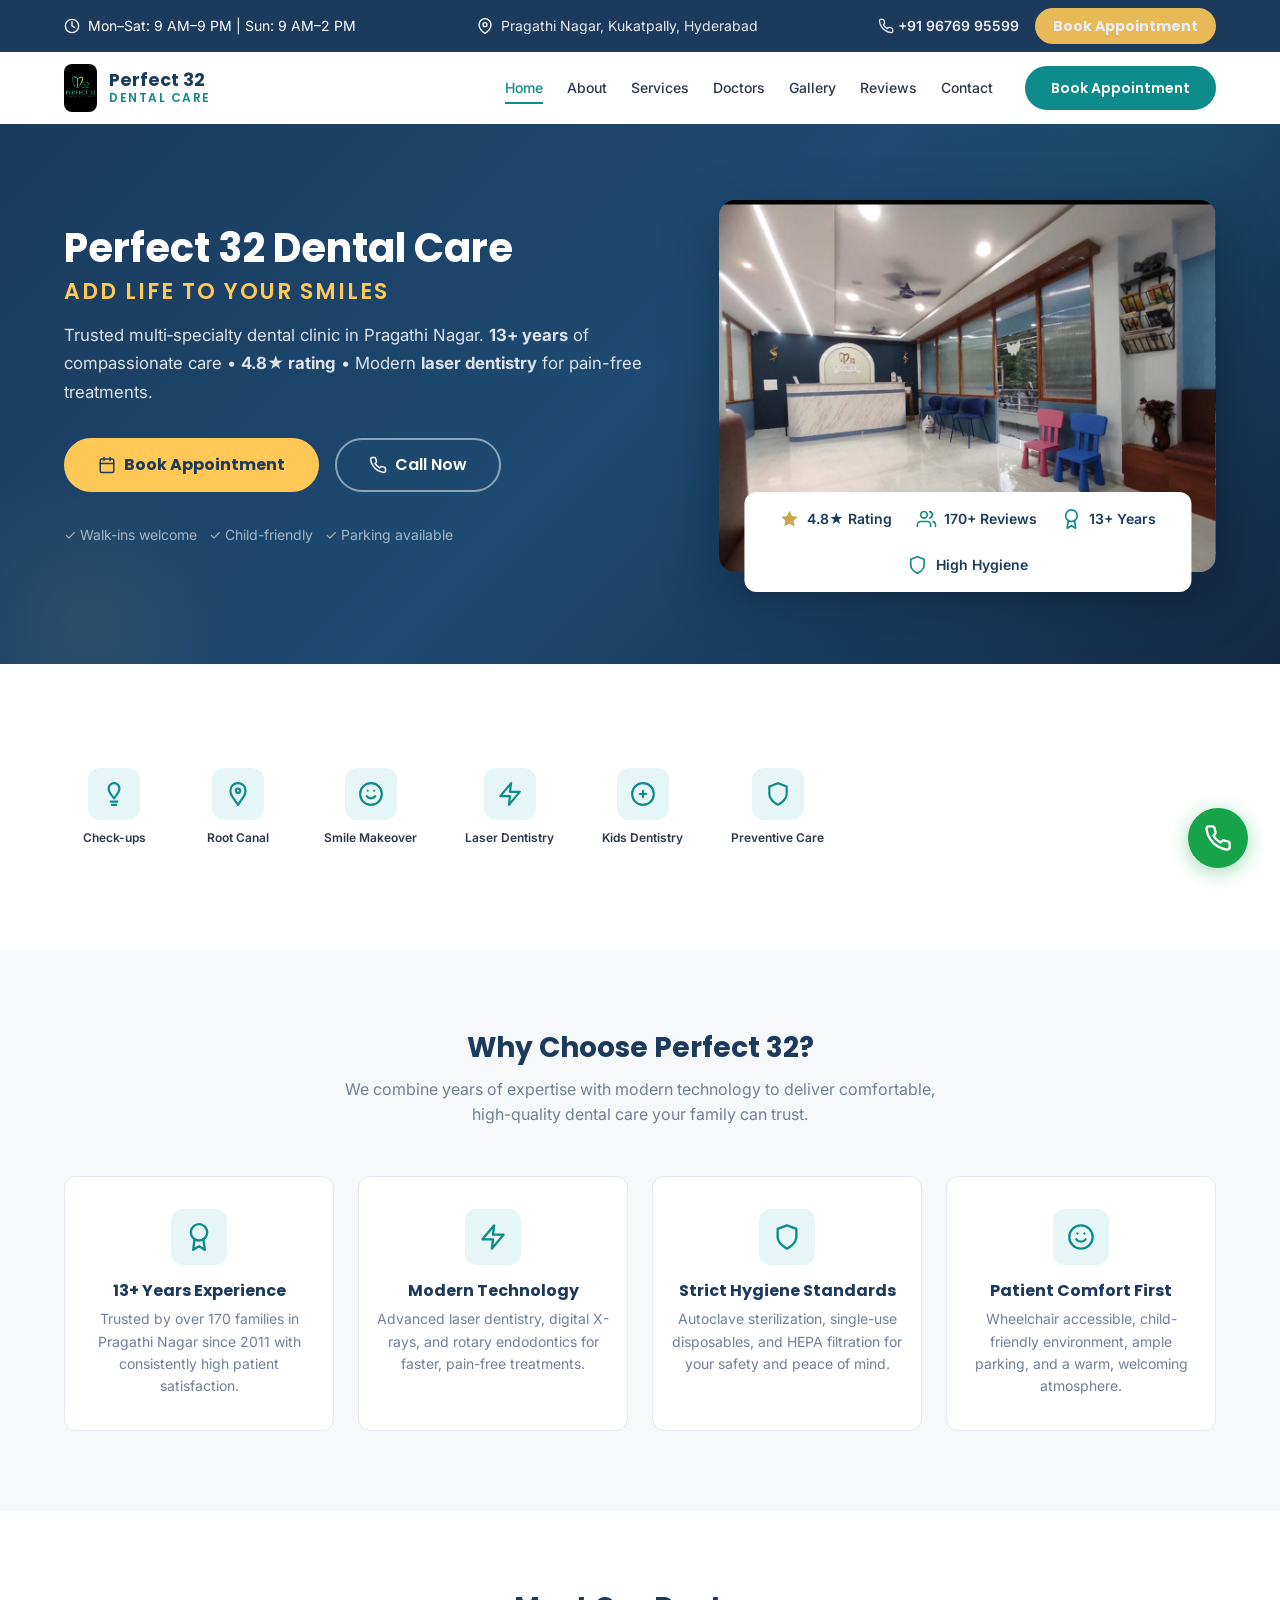
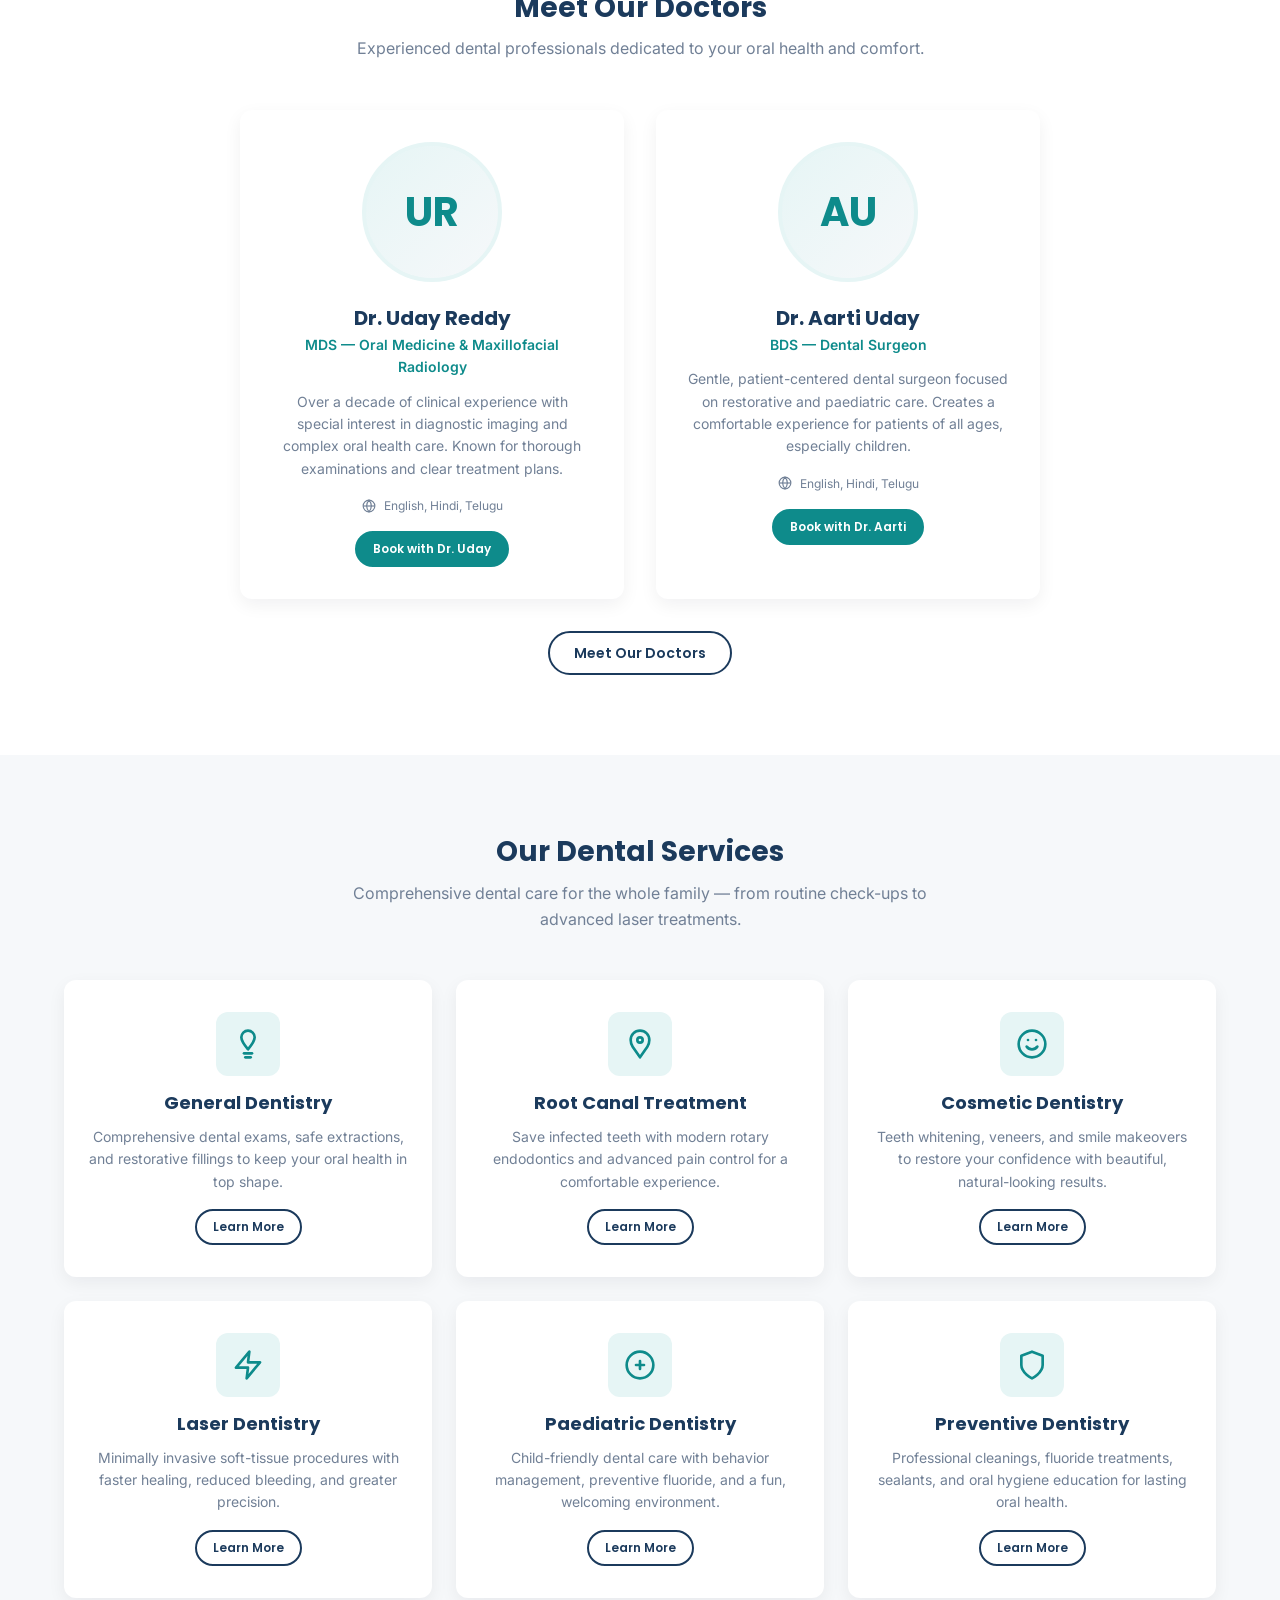
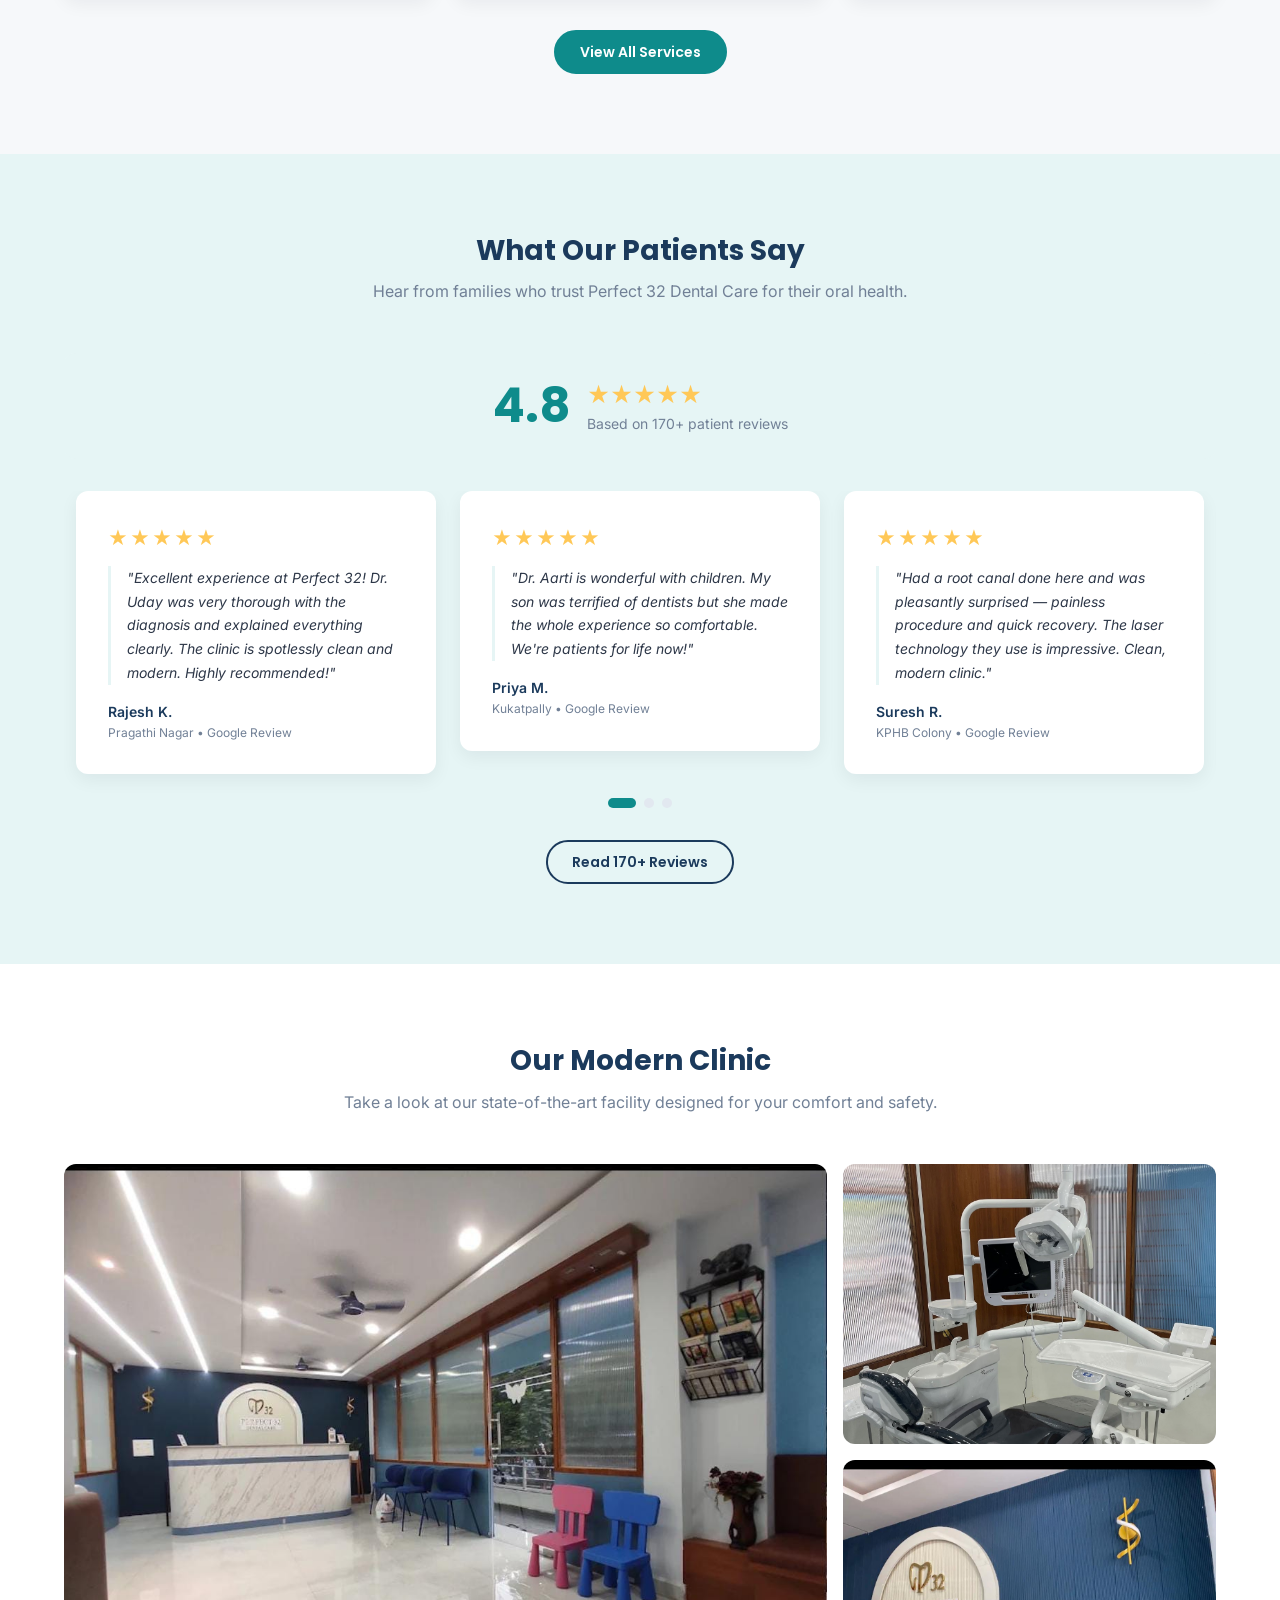
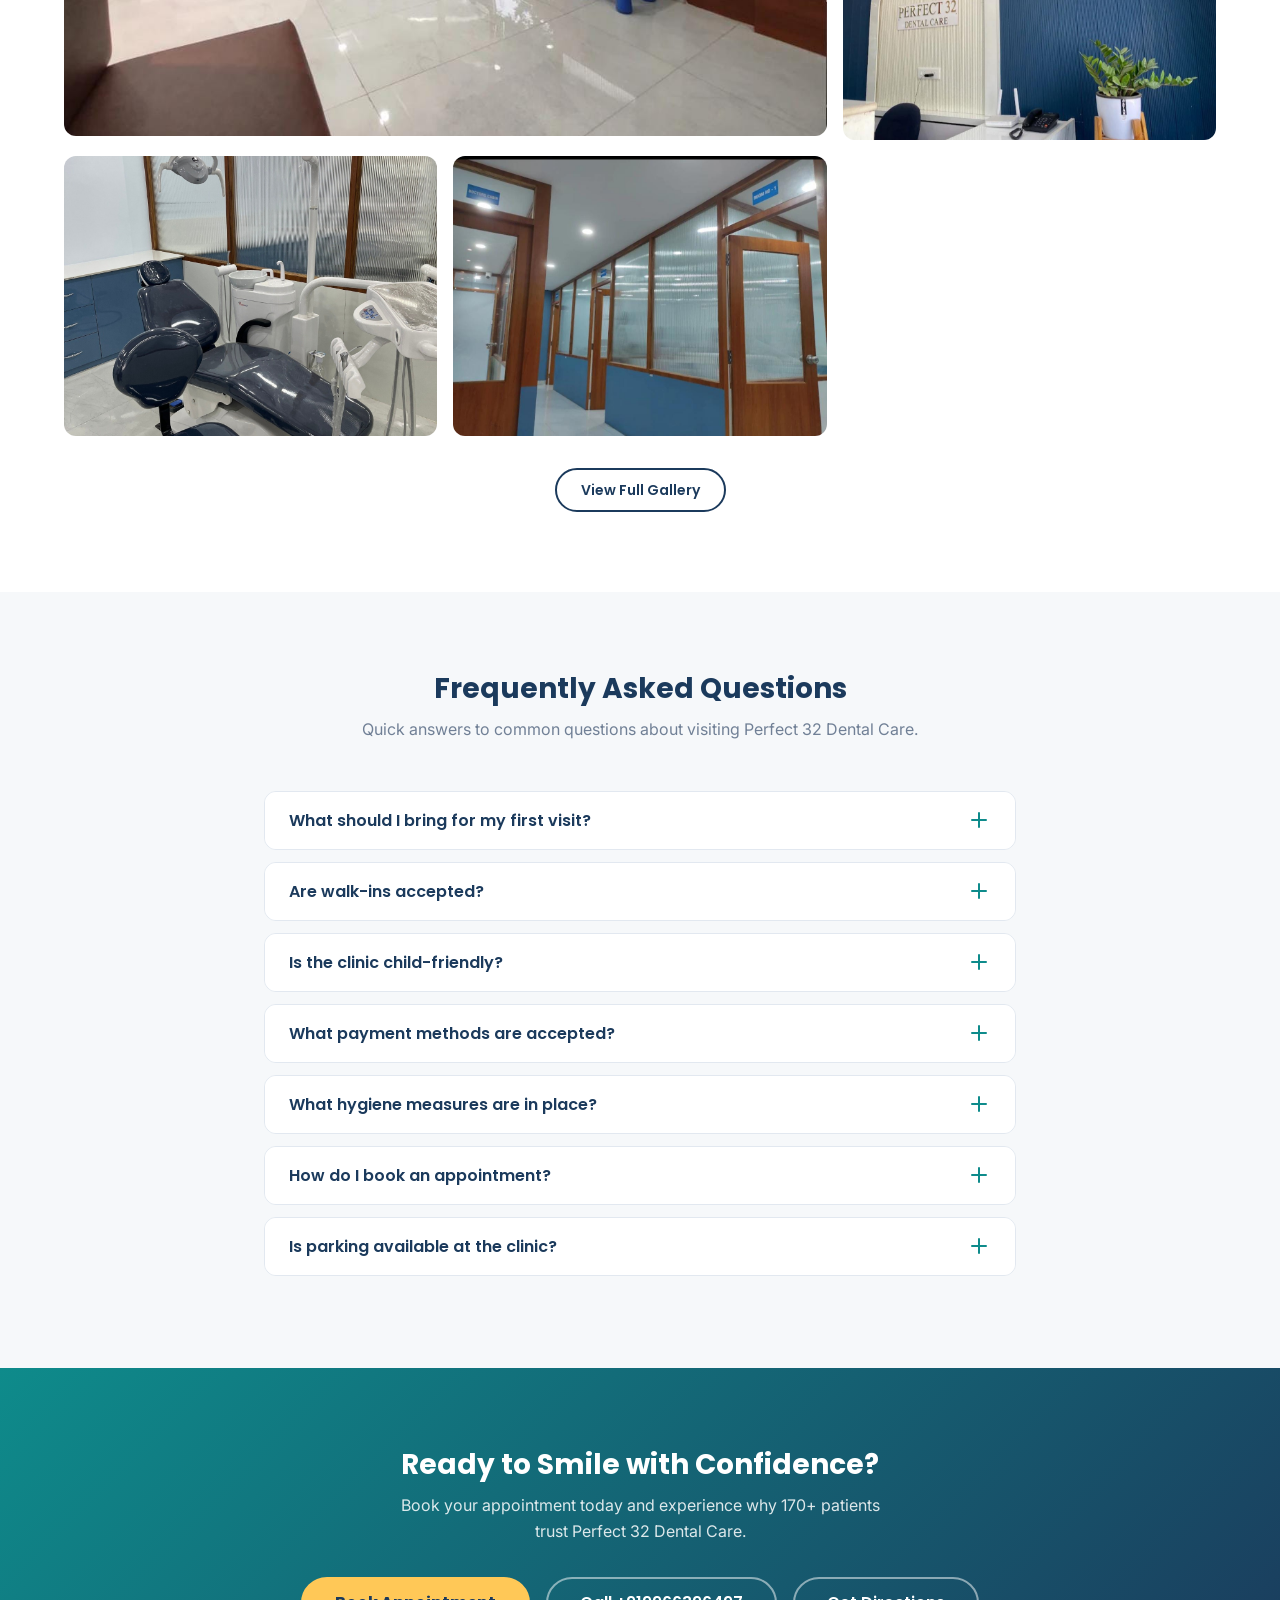
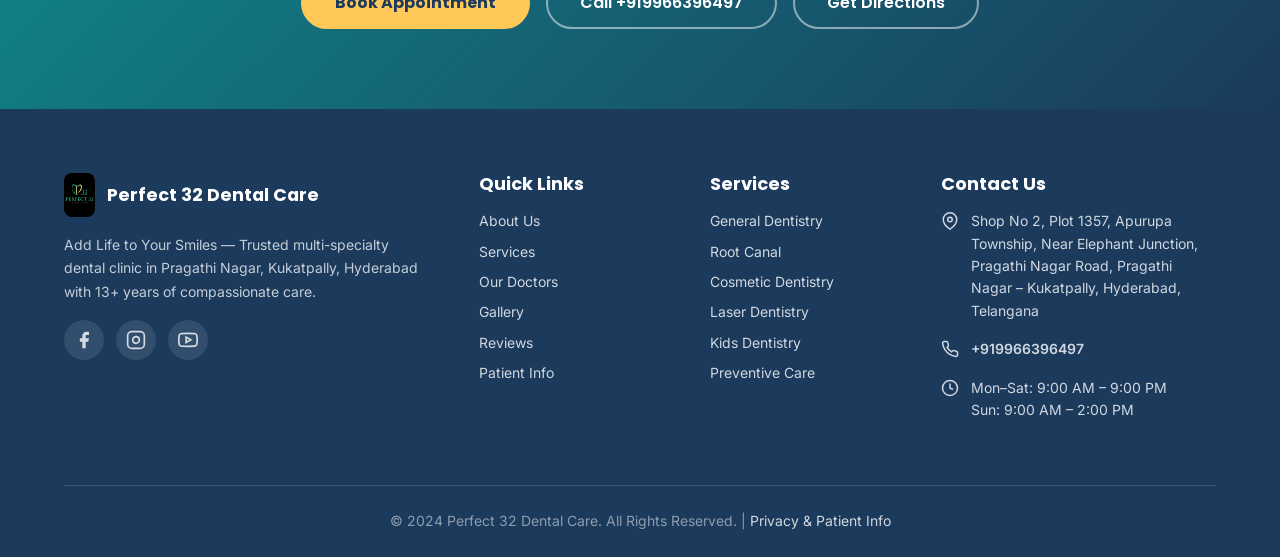
==== commit ed5b0e65: "Update contact number in index.html" ====
--- a/index.html
+++ b/index.html
@@ -4,7 +4,7 @@
   <meta charset="UTF-8">
   <meta name="viewport" content="width=device-width, initial-scale=1.0">
   <title>Perfect 32 Dental Care – Dentist in Pragathi Nagar, Hyderabad | Add Life To Your Smiles</title>
-  <meta name="description" content="Perfect 32 Dental Care in Pragathi Nagar, Kukatpally — multi-specialty dental clinic with 13+ years of experience, 4.8★ rating, modern laser dentistry, and high hygiene standards. Book an appointment: +91 96769 95599.">
+  <meta name="description" content="Perfect 32 Dental Care in Pragathi Nagar, Kukatpally — multi-specialty dental clinic with 13+ years of experience, 4.8★ rating, modern laser dentistry, and high hygiene standards. Book an appointment: +919966396497">
   <meta name="keywords" content="dentist in Pragathi Nagar, dental clinic Kukatpally, dentist near Elephant Junction, laser dentistry Pragathi Nagar, pediatric dentist Kukatpally, Perfect 32 Dental Care">
   <meta property="og:title" content="Perfect 32 Dental Care – Dentist in Pragathi Nagar, Hyderabad">
   <meta property="og:description" content="Trusted multi-specialty dental clinic in Pragathi Nagar with 13+ years of experience. 4.8★ rating, modern laser dentistry. Book now!">
@@ -25,7 +25,7 @@
     "name": "Perfect 32 Dental Care",
     "image": "IMAGES/PERFECT32 PHOTO-1.jpeg",
     "url": "https://perfect32dentalcare.com",
-    "telephone": "+919676995599",
+    "telephone": "+919966396497",
     "address": {
       "@type": "PostalAddress",
       "streetAddress": "Shop No 2, Plot 1357, Apurupa Township, Near Elephant Junction, Pragathi Nagar Road",
@@ -490,7 +490,7 @@
               How do I book an appointment?
               <svg class="faq-item__icon" viewBox="0 0 24 24" fill="none" stroke="currentColor" stroke-width="2" stroke-linecap="round" stroke-linejoin="round"><line x1="12" y1="5" x2="12" y2="19"/><line x1="5" y1="12" x2="19" y2="12"/></svg>
             </button>
-            <div class="faq-item__answer"><div class="faq-item__answer-inner">You can book online through our website's "Book Appointment" button, or call us directly at <a href="tel:+919676995599">+91 96769 95599</a>. We'll confirm your appointment via SMS or call within a few hours.</div></div>
+            <div class="faq-item__answer"><div class="faq-item__answer-inner">You can book online through our website's "Book Appointment" button, or call us directly at <a href="tel:+919966396497">+91 9966396497</a>. We'll confirm your appointment via SMS or call within a few hours.</div></div>
           </div>
           <div class="faq-item">
             <button class="faq-item__question" aria-expanded="false">
@@ -510,7 +510,7 @@
         <p style="color: rgba(255,255,255,0.85); max-width: 500px; margin: 0 auto var(--space-6);">Book your appointment today and experience why 170+ patients trust Perfect 32 Dental Care.</p>
         <div style="display: flex; gap: var(--space-4); justify-content: center; flex-wrap: wrap;">
           <a href="book.html" class="btn btn--accent btn--lg" data-open-modal="booking">Book Appointment</a>
-          <a href="tel:+919676995599" class="btn btn--outline-white btn--lg">Call +91 96769 95599</a>
+          <a href="tel:+919966396497" class="btn btn--outline-white btn--lg">Call +919966396497</a>
           <a href="https://maps.google.com/?q=Perfect+32+Dental+Care+Pragathi+Nagar+Hyderabad" target="_blank" rel="noopener" class="btn btn--outline-white btn--lg">Get Directions</a>
         </div>
       </div>
@@ -563,7 +563,7 @@
           </div>
           <div class="footer__contact-item">
             <svg width="18" height="18" viewBox="0 0 24 24" fill="none" stroke="currentColor" stroke-width="2"><path d="M22 16.92v3a2 2 0 0 1-2.18 2 19.79 19.79 0 0 1-8.63-3.07 19.5 19.5 0 0 1-6-6 19.79 19.79 0 0 1-3.07-8.67A2 2 0 0 1 4.11 2h3a2 2 0 0 1 2 1.72c.127.96.361 1.903.7 2.81a2 2 0 0 1-.45 2.11L8.09 9.91a16 16 0 0 0 6 6l1.27-1.27a2 2 0 0 1 2.11-.45c.907.339 1.85.573 2.81.7A2 2 0 0 1 22 16.92z"/></svg>
-            <a href="tel:+919676995599" style="font-weight: 600;">+91 96769 95599</a>
+            <a href="tel:+919966396497" style="font-weight: 600;">+919966396497</a>
           </div>
           <div class="footer__contact-item">
             <svg width="18" height="18" viewBox="0 0 24 24" fill="none" stroke="currentColor" stroke-width="2"><circle cx="12" cy="12" r="10"/><polyline points="12 6 12 12 16 14"/></svg>
@@ -578,7 +578,7 @@
   </footer>
 
   <!-- ═══════ FLOATING CALL BUTTON ═══════ -->
-  <a href="tel:+919676995599" class="float-call" aria-label="Call Perfect 32 Dental Care" title="Call Now: +91 96769 95599">
+  <a href="tel:+919966396497" class="float-call" aria-label="Call Perfect 32 Dental Care" title="Call Now: +919966396497">
     <svg viewBox="0 0 24 24" fill="none" stroke="currentColor" stroke-width="2" stroke-linecap="round" stroke-linejoin="round"><path d="M22 16.92v3a2 2 0 0 1-2.18 2 19.79 19.79 0 0 1-8.63-3.07 19.5 19.5 0 0 1-6-6 19.79 19.79 0 0 1-3.07-8.67A2 2 0 0 1 4.11 2h3a2 2 0 0 1 2 1.72c.127.96.361 1.903.7 2.81a2 2 0 0 1-.45 2.11L8.09 9.91a16 16 0 0 0 6 6l1.27-1.27a2 2 0 0 1 2.11-.45c.907.339 1.85.573 2.81.7A2 2 0 0 1 22 16.92z"/></svg>
   </a>
 
@@ -645,7 +645,7 @@
           </div>
           <button type="submit" class="btn btn--primary btn--block btn--lg">Confirm Appointment</button>
           <p style="text-align: center; margin-top: 12px; font-size: 13px; color: var(--color-text-muted);">
-            Or call directly: <a href="tel:+919676995599" style="font-weight: 600;">+91 96769 95599</a>
+            Or call directly: <a href="tel:+919966396497" style="font-weight: 600;">+919966396497</a>
           </p>
         </form>
       </div>
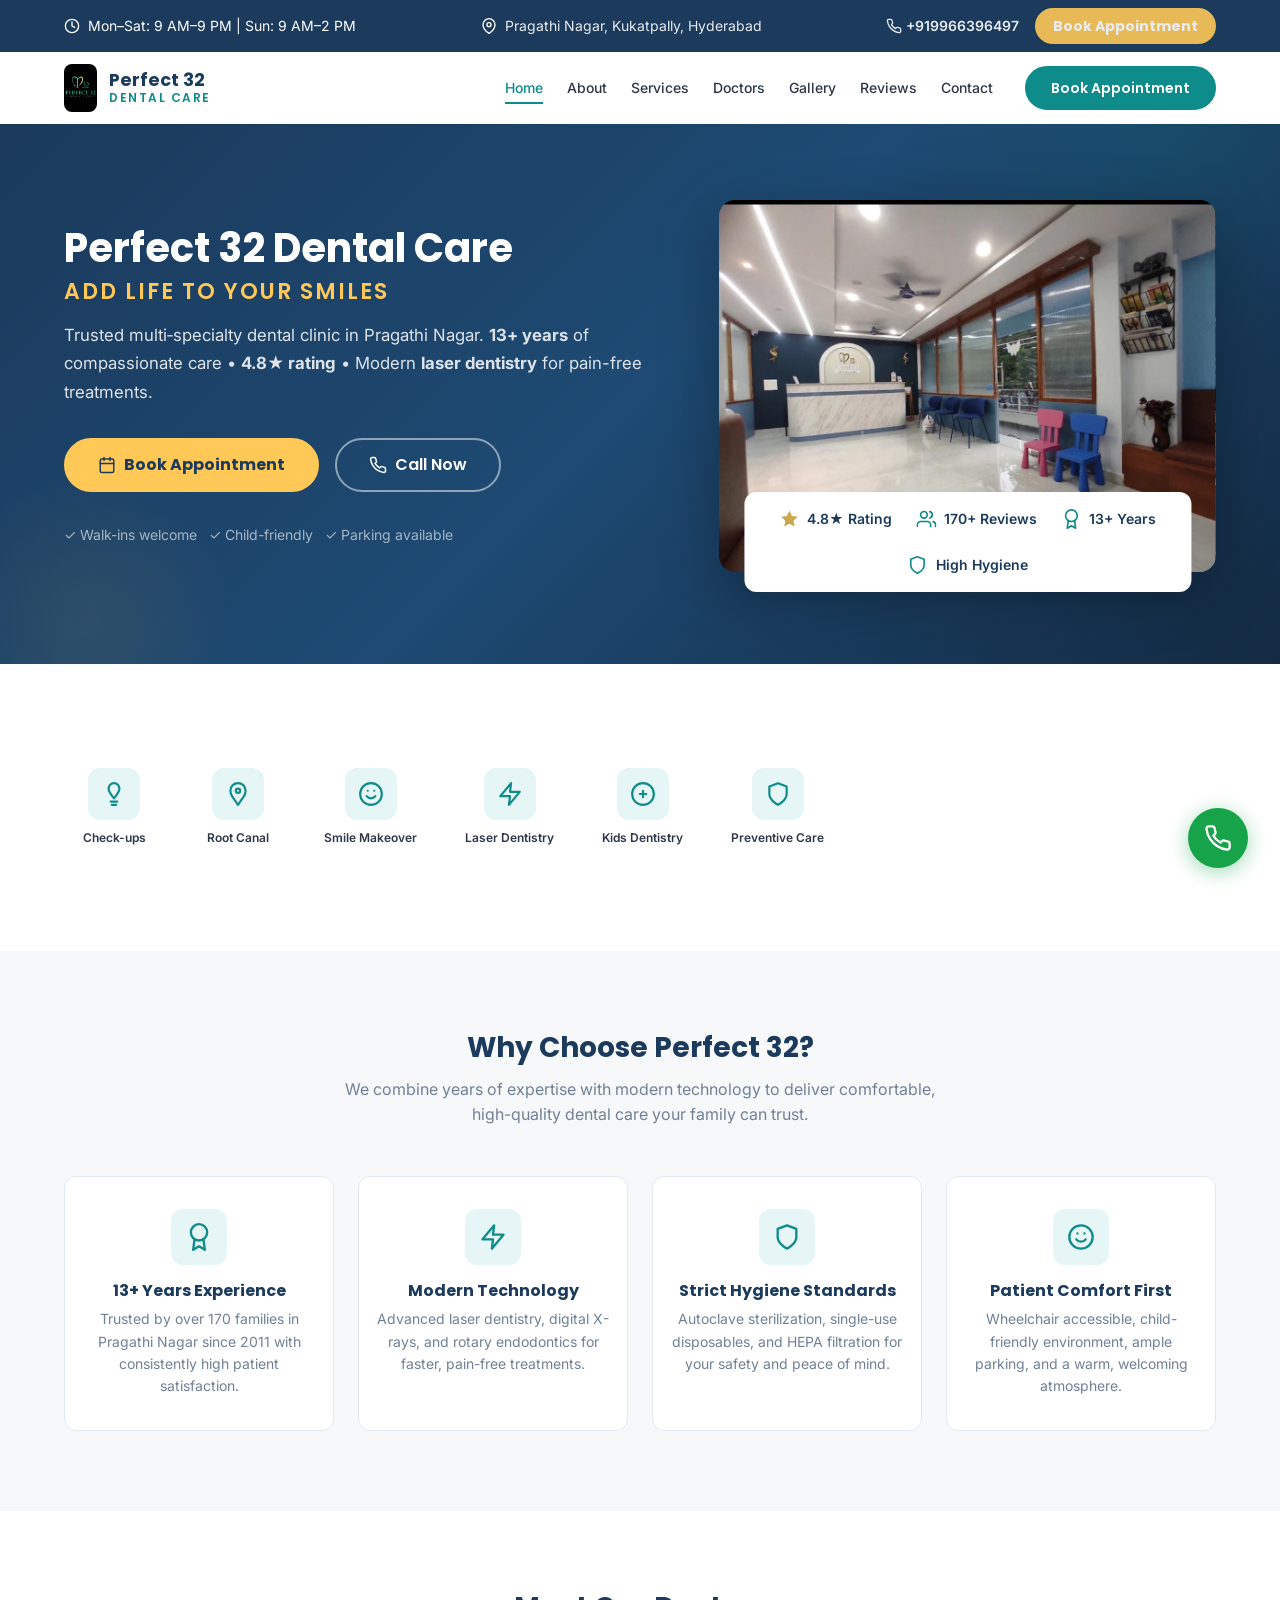
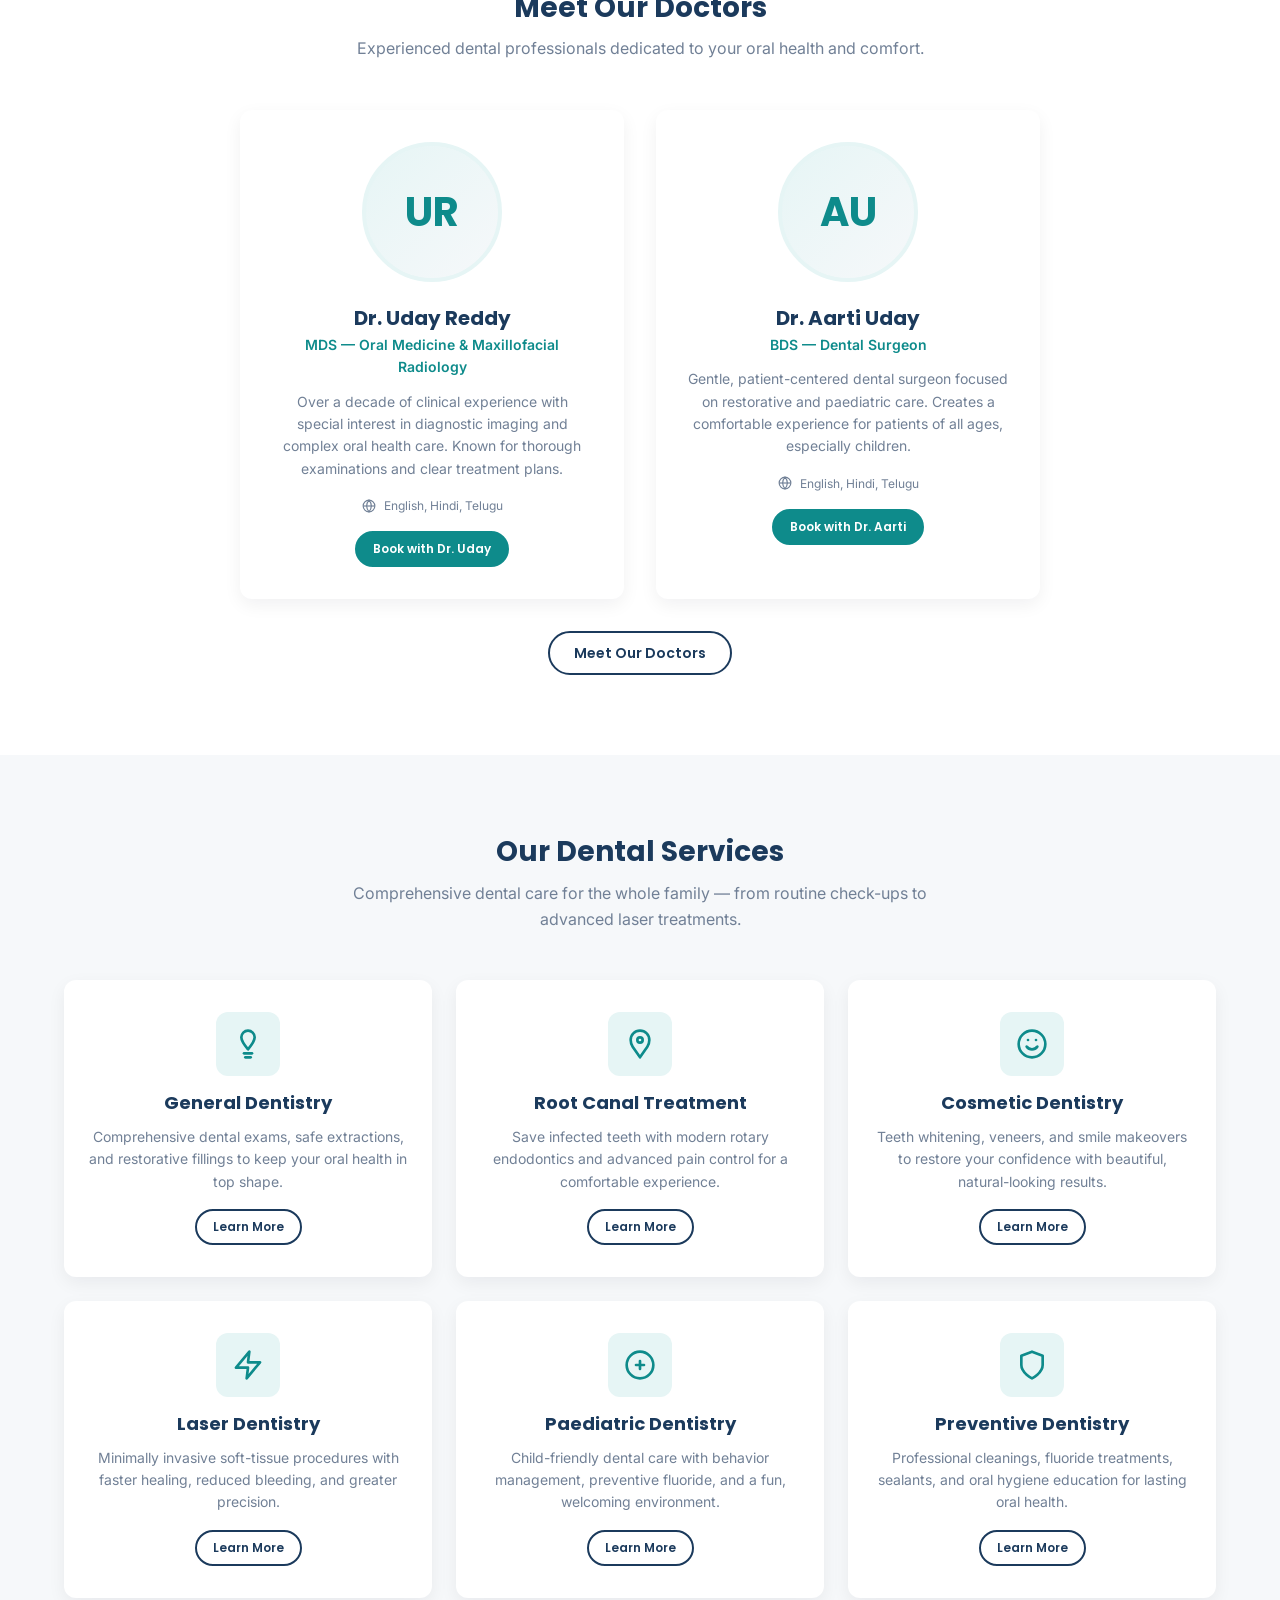
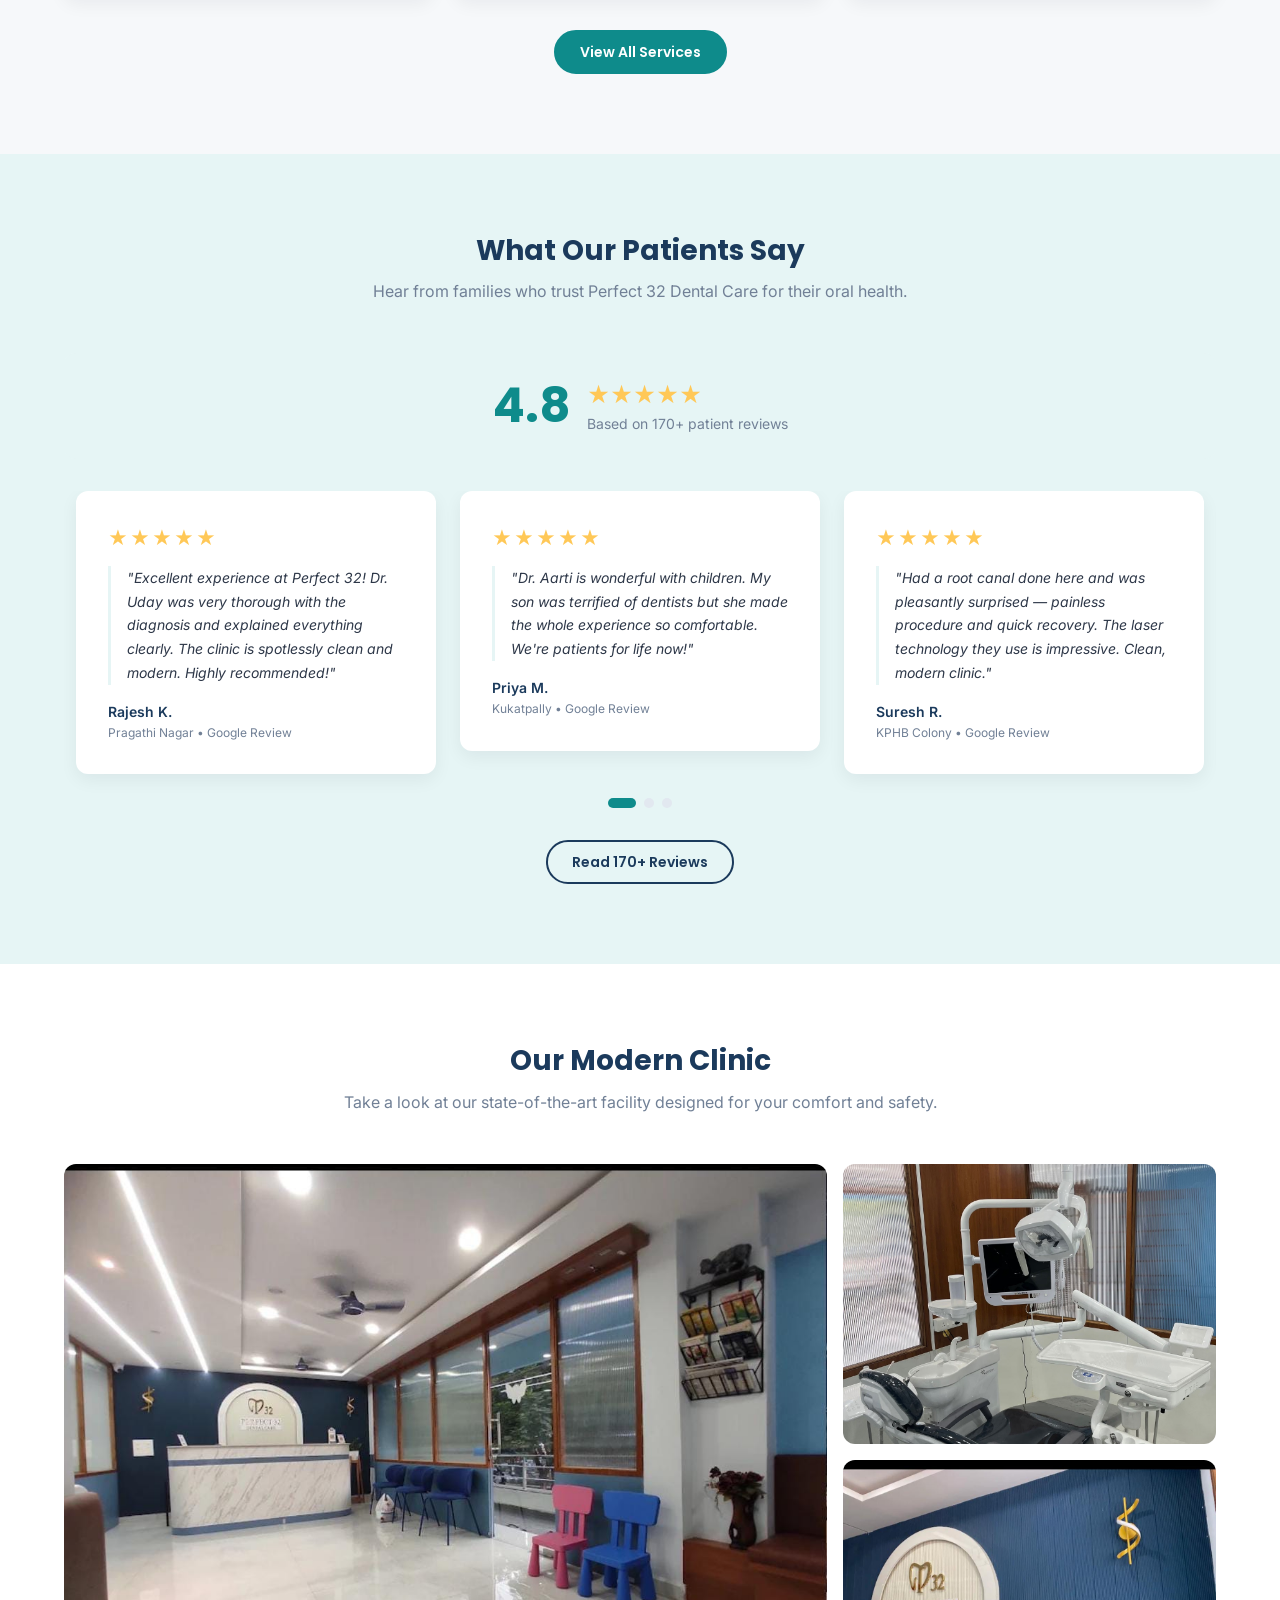
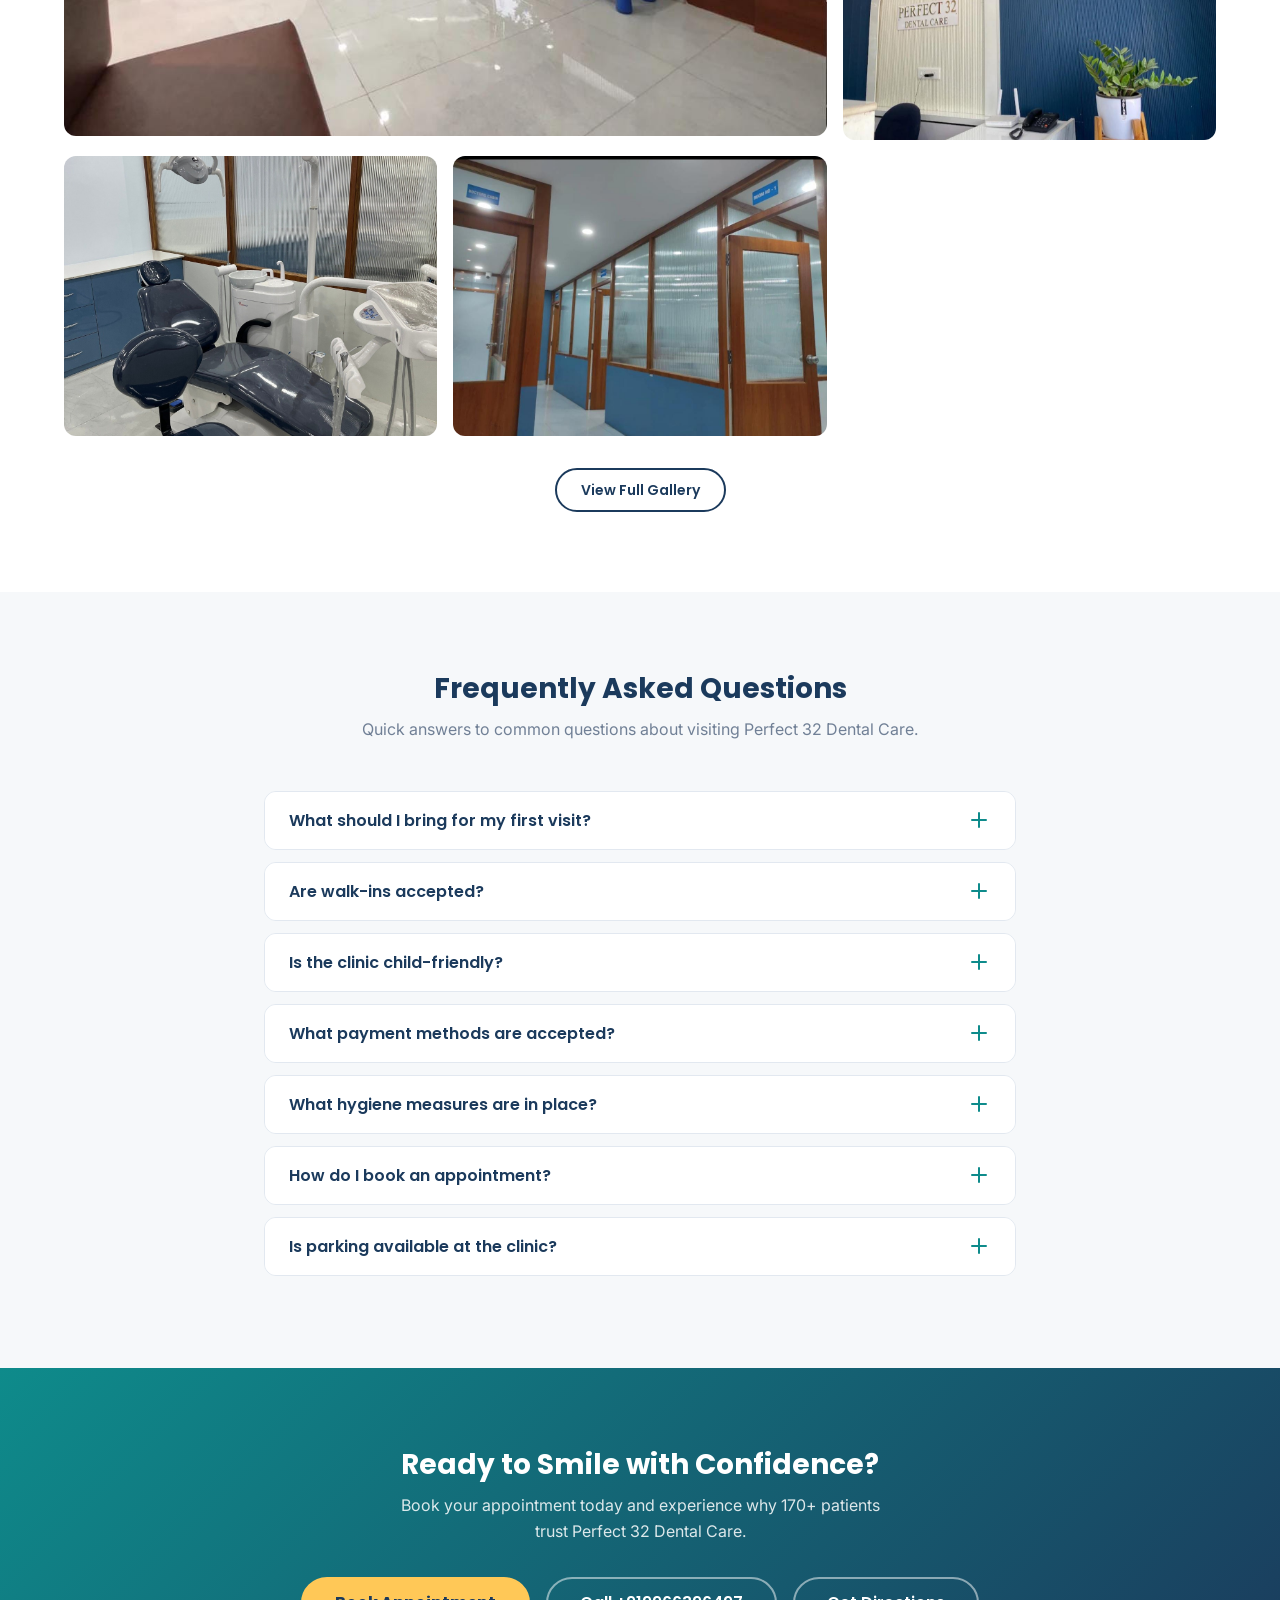
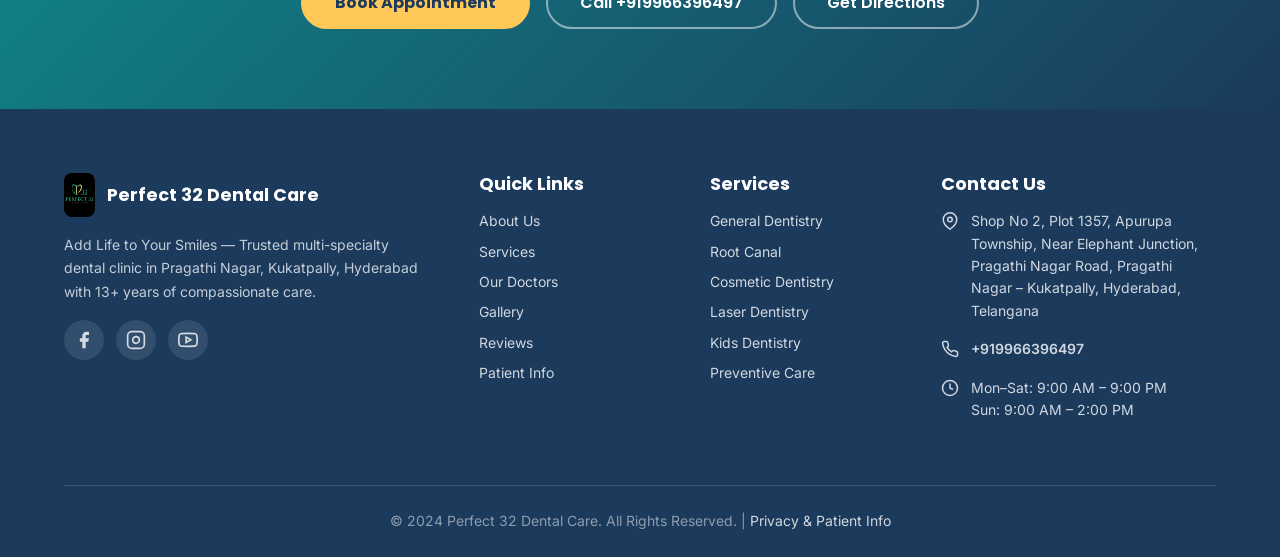
==== commit bfd0f307: "Update phone number references in index.html" ====
--- a/index.html
+++ b/index.html
@@ -57,9 +57,9 @@
         <a href="https://maps.google.com/?q=Perfect+32+Dental+Care+Pragathi+Nagar+Hyderabad" target="_blank" rel="noopener">Pragathi Nagar, Kukatpally, Hyderabad</a>
       </div>
       <div class="topbar__actions">
-        <a href="tel:+919676995599" class="topbar__phone">
+        <a href="tel:+919966396497" class="topbar__phone">
           <svg width="16" height="16" viewBox="0 0 24 24" fill="none" stroke="currentColor" stroke-width="2" stroke-linecap="round" stroke-linejoin="round"><path d="M22 16.92v3a2 2 0 0 1-2.18 2 19.79 19.79 0 0 1-8.63-3.07 19.5 19.5 0 0 1-6-6 19.79 19.79 0 0 1-3.07-8.67A2 2 0 0 1 4.11 2h3a2 2 0 0 1 2 1.72c.127.96.361 1.903.7 2.81a2 2 0 0 1-.45 2.11L8.09 9.91a16 16 0 0 0 6 6l1.27-1.27a2 2 0 0 1 2.11-.45c.907.339 1.85.573 2.81.7A2 2 0 0 1 22 16.92z"/></svg>
-          +91 96769 95599
+          +919966396497
         </a>
         <a href="book.html" class="btn btn--accent btn--sm" data-open-modal="booking">Book Appointment</a>
       </div>
@@ -113,7 +113,7 @@
               <svg width="20" height="20" viewBox="0 0 24 24" fill="none" stroke="currentColor" stroke-width="2" stroke-linecap="round" stroke-linejoin="round"><rect x="3" y="4" width="18" height="18" rx="2" ry="2"/><line x1="16" y1="2" x2="16" y2="6"/><line x1="8" y1="2" x2="8" y2="6"/><line x1="3" y1="10" x2="21" y2="10"/></svg>
               Book Appointment
             </a>
-            <a href="tel:+919676995599" class="btn btn--outline-white btn--lg">
+            <a href="tel:+919966396497" class="btn btn--outline-white btn--lg">
               <svg width="20" height="20" viewBox="0 0 24 24" fill="none" stroke="currentColor" stroke-width="2" stroke-linecap="round" stroke-linejoin="round"><path d="M22 16.92v3a2 2 0 0 1-2.18 2 19.79 19.79 0 0 1-8.63-3.07 19.5 19.5 0 0 1-6-6 19.79 19.79 0 0 1-3.07-8.67A2 2 0 0 1 4.11 2h3a2 2 0 0 1 2 1.72c.127.96.361 1.903.7 2.81a2 2 0 0 1-.45 2.11L8.09 9.91a16 16 0 0 0 6 6l1.27-1.27a2 2 0 0 1 2.11-.45c.907.339 1.85.573 2.81.7A2 2 0 0 1 22 16.92z"/></svg>
               Call Now
             </a>
@@ -476,7 +476,7 @@
               What payment methods are accepted?
               <svg class="faq-item__icon" viewBox="0 0 24 24" fill="none" stroke="currentColor" stroke-width="2" stroke-linecap="round" stroke-linejoin="round"><line x1="12" y1="5" x2="12" y2="19"/><line x1="5" y1="12" x2="19" y2="12"/></svg>
             </button>
-            <div class="faq-item__answer"><div class="faq-item__answer-inner">We accept cash, all major debit and credit cards, and UPI payments. Insurance is accepted via prior authorization — please call us at +91 96769 95599 to confirm your coverage before your visit.</div></div>
+            <div class="faq-item__answer"><div class="faq-item__answer-inner">We accept cash, all major debit and credit cards, and UPI payments. Insurance is accepted via prior authorization — please call us at +919966396497 to confirm your coverage before your visit.</div></div>
           </div>
           <div class="faq-item">
             <button class="faq-item__question" aria-expanded="false">
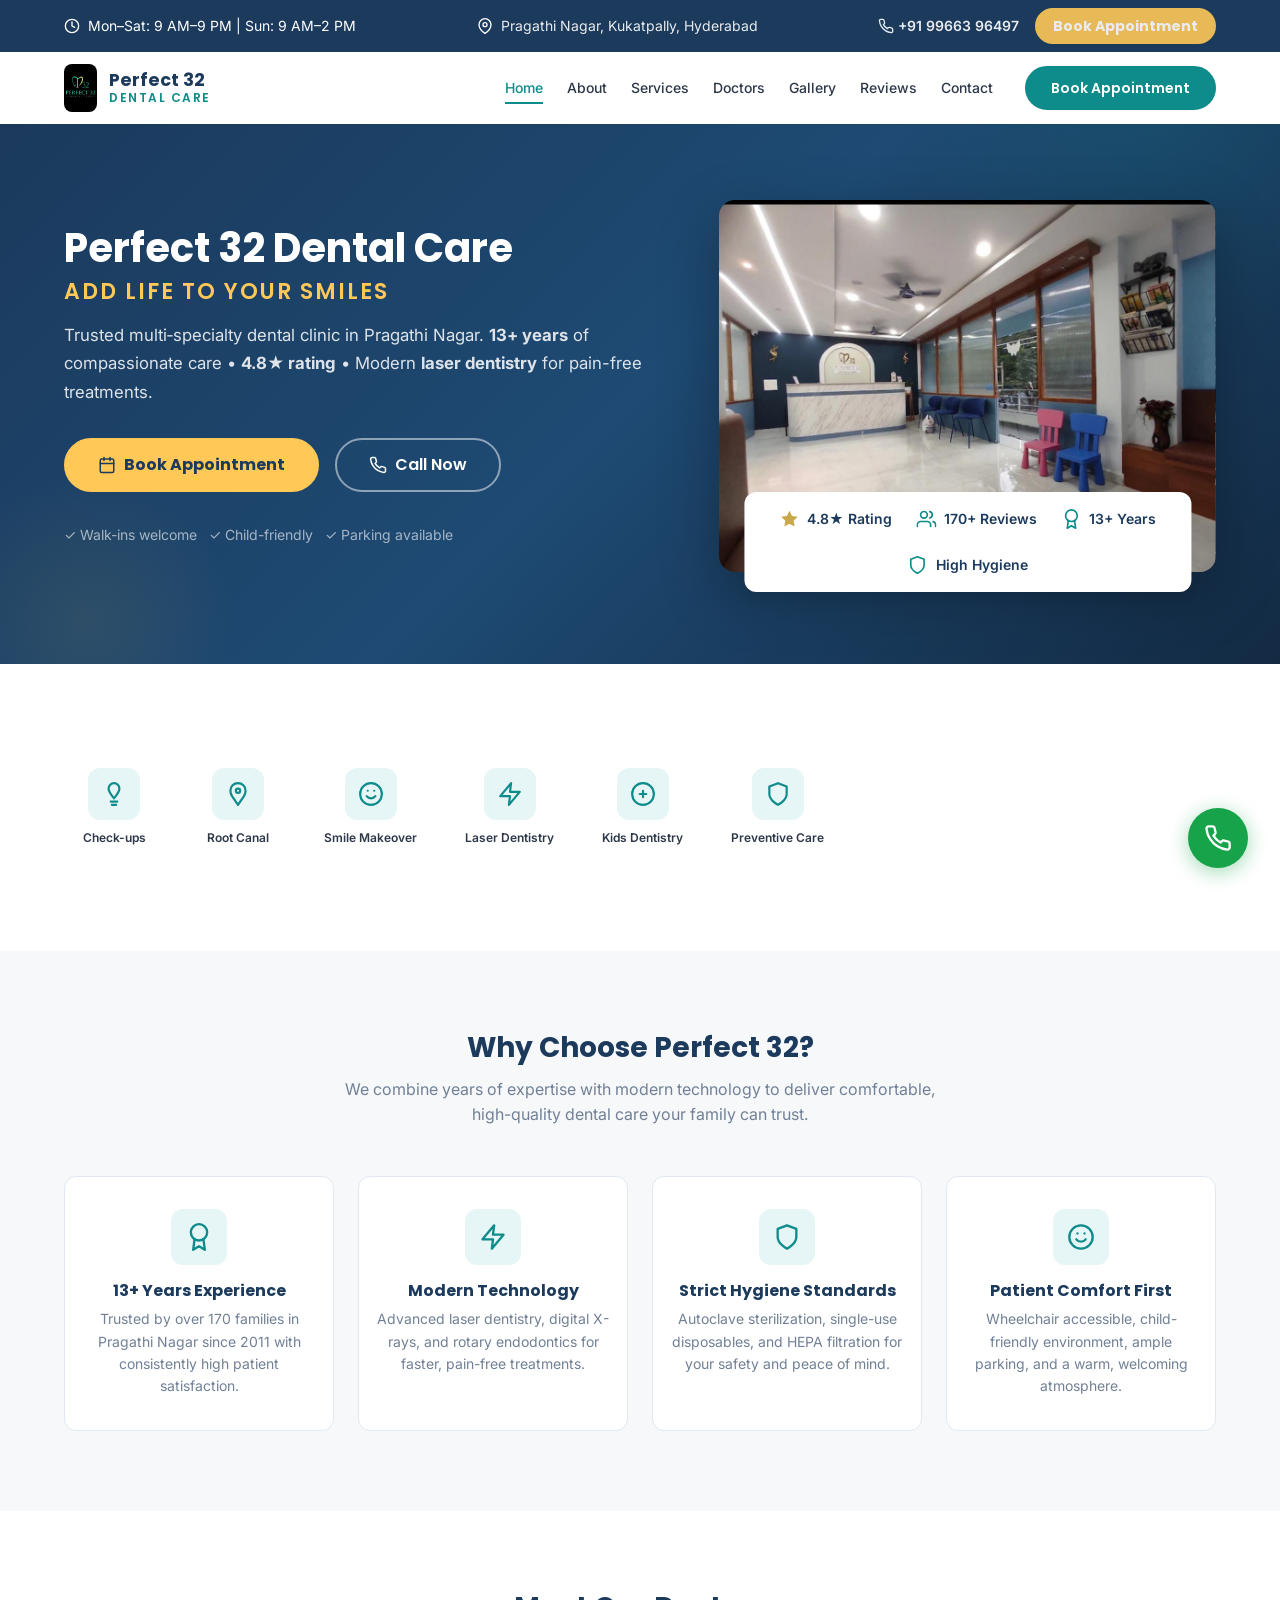
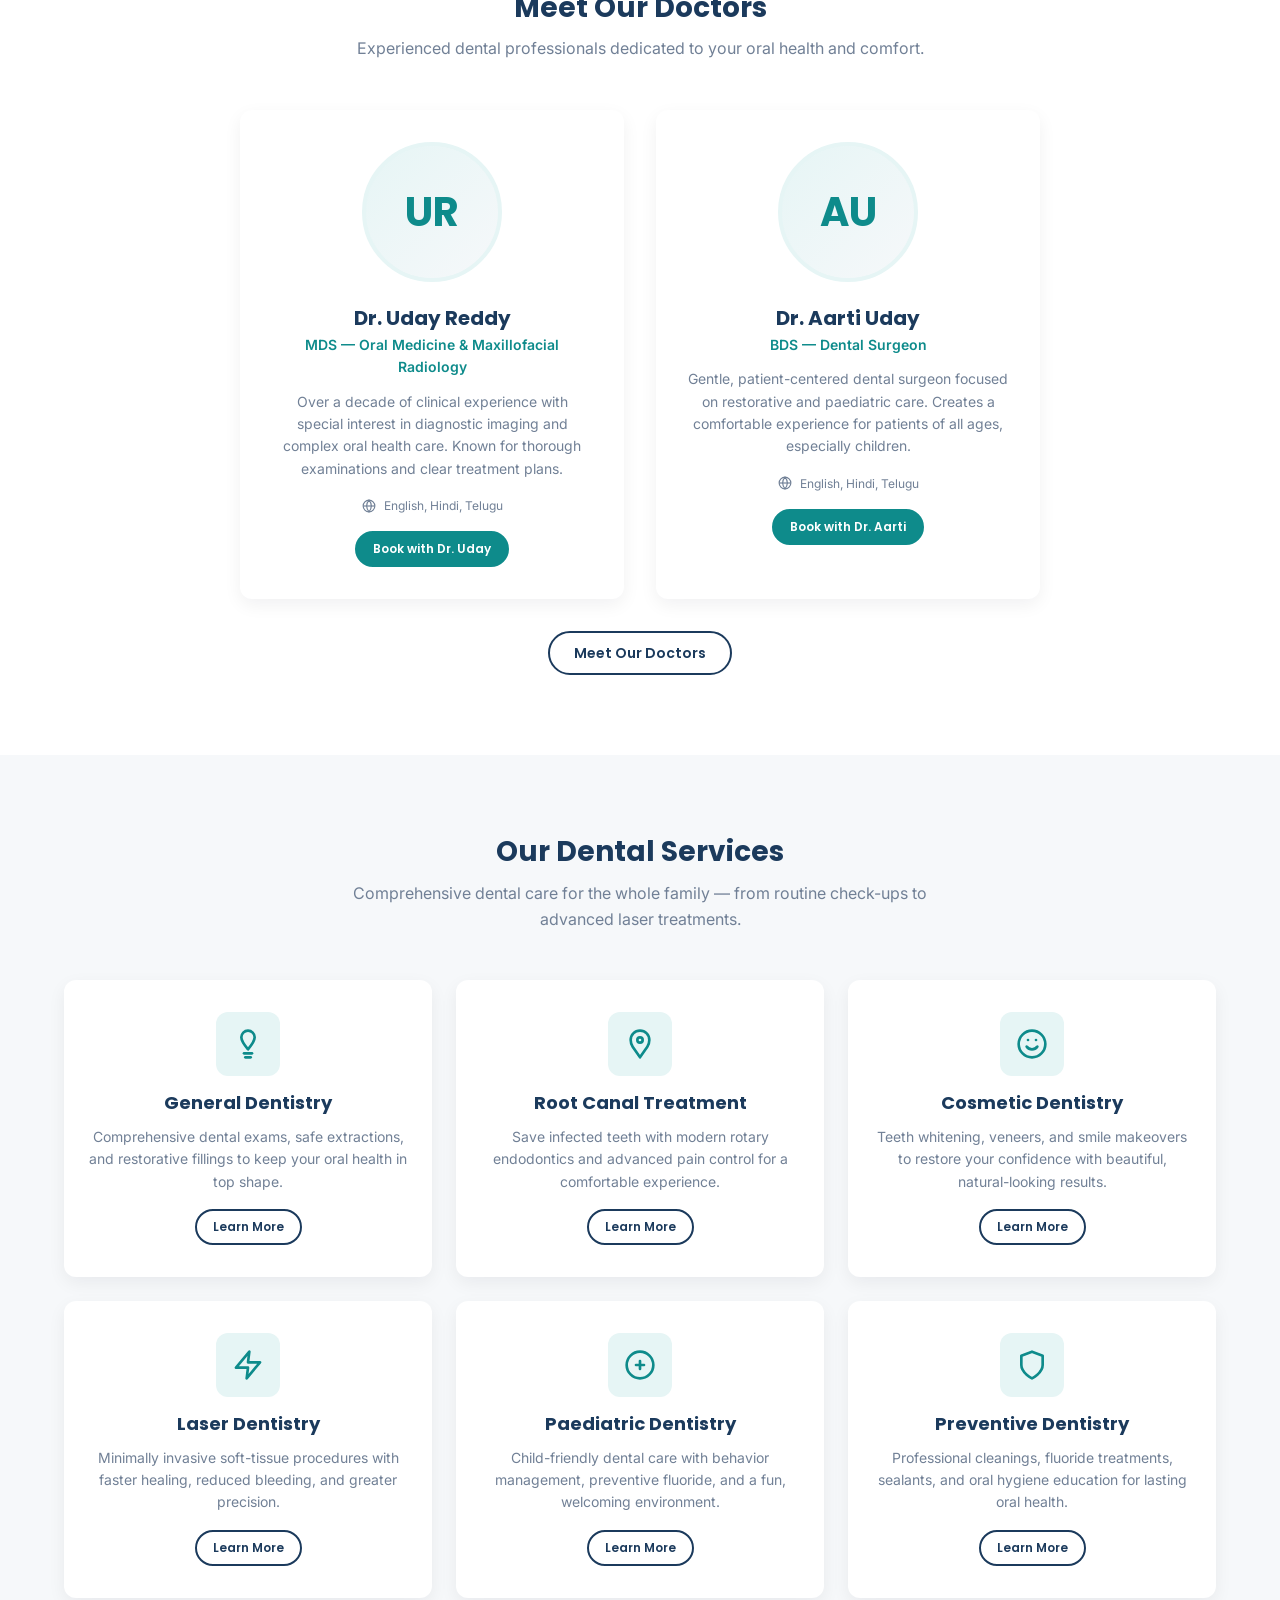
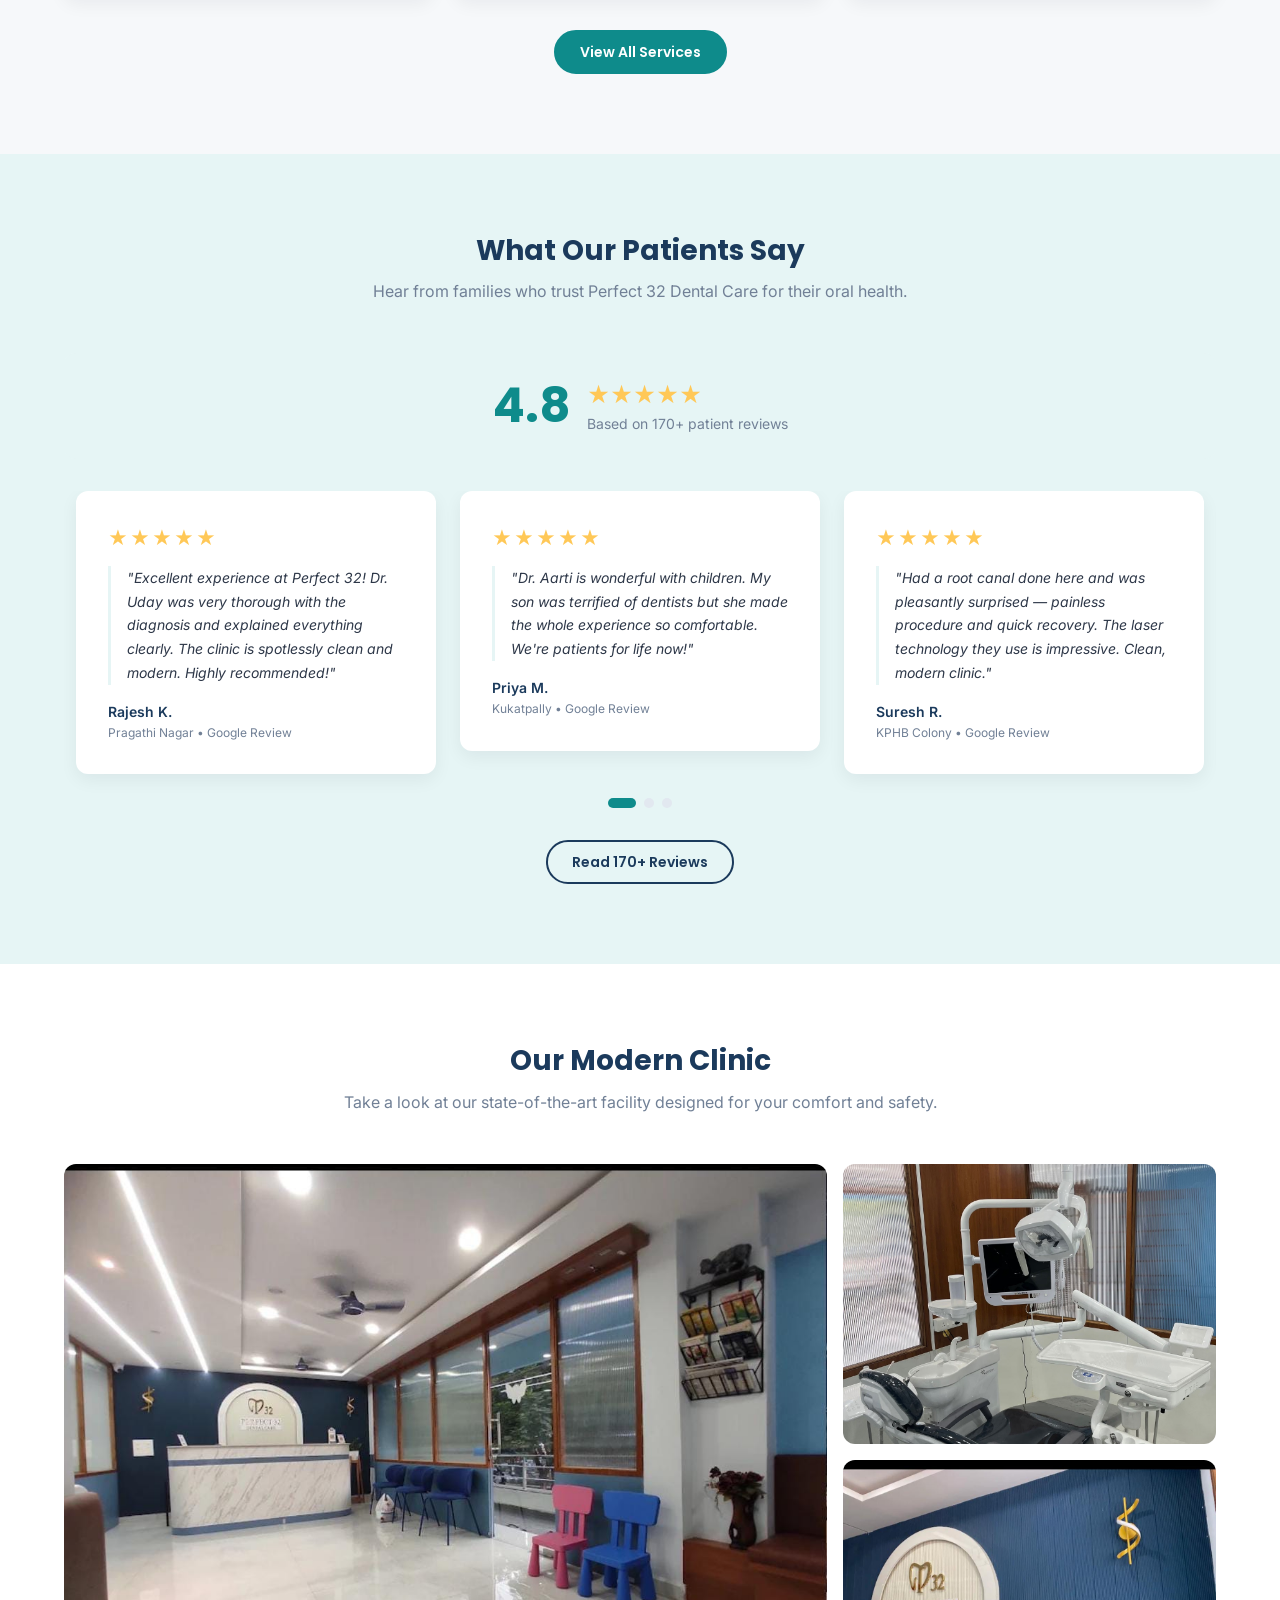
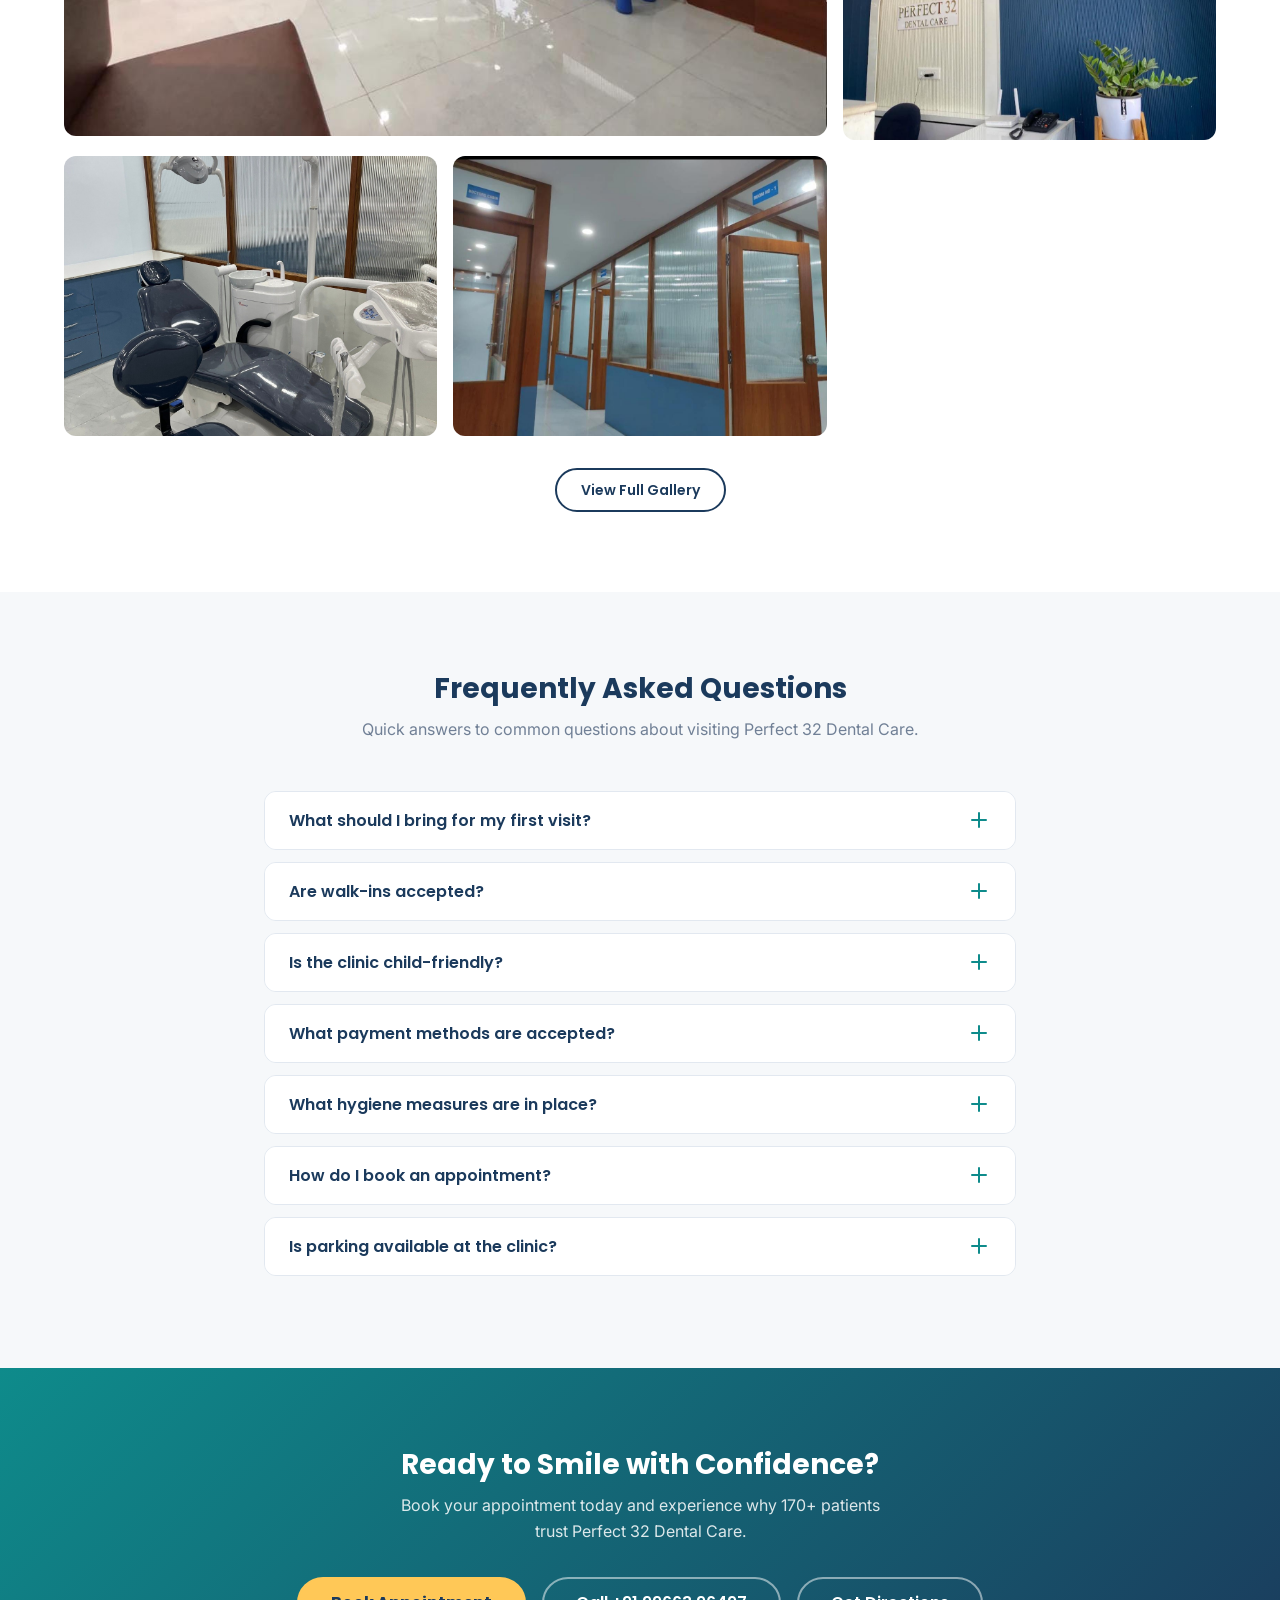
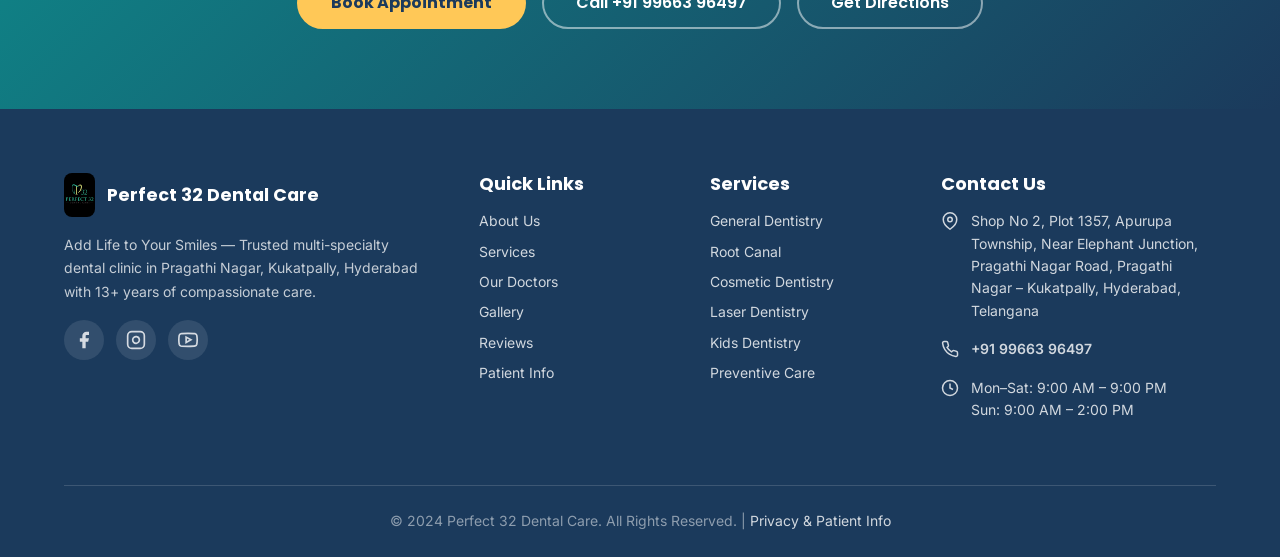
==== commit e74684d9: "Update clinic phone number to +91 99663 96497" ====
--- a/index.html
+++ b/index.html
@@ -1,17 +1,23 @@
 <!DOCTYPE html>
 <html lang="en">
+
 <head>
   <meta charset="UTF-8">
   <meta name="viewport" content="width=device-width, initial-scale=1.0">
   <title>Perfect 32 Dental Care – Dentist in Pragathi Nagar, Hyderabad | Add Life To Your Smiles</title>
-  <meta name="description" content="Perfect 32 Dental Care in Pragathi Nagar, Kukatpally — multi-specialty dental clinic with 13+ years of experience, 4.8★ rating, modern laser dentistry, and high hygiene standards. Book an appointment: +919966396497">
-  <meta name="keywords" content="dentist in Pragathi Nagar, dental clinic Kukatpally, dentist near Elephant Junction, laser dentistry Pragathi Nagar, pediatric dentist Kukatpally, Perfect 32 Dental Care">
+  <meta name="description"
+    content="Perfect 32 Dental Care in Pragathi Nagar, Kukatpally — multi-specialty dental clinic with 13+ years of experience, 4.8★ rating, modern laser dentistry, and high hygiene standards. Book an appointment: +91 99663 96497.">
+  <meta name="keywords"
+    content="dentist in Pragathi Nagar, dental clinic Kukatpally, dentist near Elephant Junction, laser dentistry Pragathi Nagar, pediatric dentist Kukatpally, Perfect 32 Dental Care">
   <meta property="og:title" content="Perfect 32 Dental Care – Dentist in Pragathi Nagar, Hyderabad">
-  <meta property="og:description" content="Trusted multi-specialty dental clinic in Pragathi Nagar with 13+ years of experience. 4.8★ rating, modern laser dentistry. Book now!">
+  <meta property="og:description"
+    content="Trusted multi-specialty dental clinic in Pragathi Nagar with 13+ years of experience. 4.8★ rating, modern laser dentistry. Book now!">
   <meta property="og:type" content="website">
   <link rel="preconnect" href="https://fonts.googleapis.com">
   <link rel="preconnect" href="https://fonts.gstatic.com" crossorigin>
-  <link href="https://fonts.googleapis.com/css2?family=Poppins:wght@400;600;700&family=Inter:wght@400;500;600&display=swap" rel="stylesheet">
+  <link
+    href="https://fonts.googleapis.com/css2?family=Poppins:wght@400;600;700&family=Inter:wght@400;500;600&display=swap"
+    rel="stylesheet">
   <link rel="stylesheet" href="css/tokens.css">
   <link rel="stylesheet" href="css/global.css">
   <link rel="stylesheet" href="css/components.css">
@@ -44,22 +50,36 @@
   }
   </script>
 </head>
+
 <body>
   <!-- ═══════ TOP BAR ═══════ -->
   <div class="topbar" role="complementary" aria-label="Contact information">
     <div class="container">
       <div class="topbar__hours">
-        <svg width="16" height="16" viewBox="0 0 24 24" fill="none" stroke="currentColor" stroke-width="2" stroke-linecap="round" stroke-linejoin="round"><circle cx="12" cy="12" r="10"/><polyline points="12 6 12 12 16 14"/></svg>
+        <svg width="16" height="16" viewBox="0 0 24 24" fill="none" stroke="currentColor" stroke-width="2"
+          stroke-linecap="round" stroke-linejoin="round">
+          <circle cx="12" cy="12" r="10" />
+          <polyline points="12 6 12 12 16 14" />
+        </svg>
         <span>Mon–Sat: 9 AM–9 PM | Sun: 9 AM–2 PM</span>
       </div>
       <div class="topbar__address">
-        <svg width="16" height="16" viewBox="0 0 24 24" fill="none" stroke="currentColor" stroke-width="2" stroke-linecap="round" stroke-linejoin="round"><path d="M21 10c0 7-9 13-9 13s-9-6-9-13a9 9 0 0 1 18 0z"/><circle cx="12" cy="10" r="3"/></svg>
-        <a href="https://maps.google.com/?q=Perfect+32+Dental+Care+Pragathi+Nagar+Hyderabad" target="_blank" rel="noopener">Pragathi Nagar, Kukatpally, Hyderabad</a>
+        <svg width="16" height="16" viewBox="0 0 24 24" fill="none" stroke="currentColor" stroke-width="2"
+          stroke-linecap="round" stroke-linejoin="round">
+          <path d="M21 10c0 7-9 13-9 13s-9-6-9-13a9 9 0 0 1 18 0z" />
+          <circle cx="12" cy="10" r="3" />
+        </svg>
+        <a href="https://maps.google.com/?q=Perfect+32+Dental+Care+Pragathi+Nagar+Hyderabad" target="_blank"
+          rel="noopener">Pragathi Nagar, Kukatpally, Hyderabad</a>
       </div>
       <div class="topbar__actions">
         <a href="tel:+919966396497" class="topbar__phone">
-          <svg width="16" height="16" viewBox="0 0 24 24" fill="none" stroke="currentColor" stroke-width="2" stroke-linecap="round" stroke-linejoin="round"><path d="M22 16.92v3a2 2 0 0 1-2.18 2 19.79 19.79 0 0 1-8.63-3.07 19.5 19.5 0 0 1-6-6 19.79 19.79 0 0 1-3.07-8.67A2 2 0 0 1 4.11 2h3a2 2 0 0 1 2 1.72c.127.96.361 1.903.7 2.81a2 2 0 0 1-.45 2.11L8.09 9.91a16 16 0 0 0 6 6l1.27-1.27a2 2 0 0 1 2.11-.45c.907.339 1.85.573 2.81.7A2 2 0 0 1 22 16.92z"/></svg>
-          +919966396497
+          <svg width="16" height="16" viewBox="0 0 24 24" fill="none" stroke="currentColor" stroke-width="2"
+            stroke-linecap="round" stroke-linejoin="round">
+            <path
+              d="M22 16.92v3a2 2 0 0 1-2.18 2 19.79 19.79 0 0 1-8.63-3.07 19.5 19.5 0 0 1-6-6 19.79 19.79 0 0 1-3.07-8.67A2 2 0 0 1 4.11 2h3a2 2 0 0 1 2 1.72c.127.96.361 1.903.7 2.81a2 2 0 0 1-.45 2.11L8.09 9.91a16 16 0 0 0 6 6l1.27-1.27a2 2 0 0 1 2.11-.45c.907.339 1.85.573 2.81.7A2 2 0 0 1 22 16.92z" />
+          </svg>
+          +91 99663 96497
         </a>
         <a href="book.html" class="btn btn--accent btn--sm" data-open-modal="booking">Book Appointment</a>
       </div>
@@ -70,7 +90,8 @@
   <header class="header" role="banner">
     <div class="container">
       <a href="index.html" class="header__logo" aria-label="Perfect 32 Dental Care - Home">
-        <img src="IMAGES/perfect32logo.jpeg" alt="Perfect 32 Dental Care Logo" width="48" height="48" style="border-radius: 8px;">
+        <img src="IMAGES/perfect32logo.jpeg" alt="Perfect 32 Dental Care Logo" width="48" height="48"
+          style="border-radius: 8px;">
         <div class="header__logo-text">
           Perfect 32<br><span>Dental Care</span>
         </div>
@@ -106,15 +127,27 @@
             <span>Add Life to Your Smiles</span>
           </h1>
           <p class="hero__subtitle">
-            Trusted multi‑specialty dental clinic in Pragathi Nagar. <strong>13+ years</strong> of compassionate care&nbsp;•&nbsp;<strong>4.8★ rating</strong>&nbsp;•&nbsp;Modern <strong>laser dentistry</strong> for pain-free treatments.
+            Trusted multi‑specialty dental clinic in Pragathi Nagar. <strong>13+ years</strong> of compassionate
+            care&nbsp;•&nbsp;<strong>4.8★ rating</strong>&nbsp;•&nbsp;Modern <strong>laser dentistry</strong> for
+            pain-free treatments.
           </p>
           <div class="hero__ctas">
             <a href="book.html" class="btn btn--accent btn--lg" data-open-modal="booking">
-              <svg width="20" height="20" viewBox="0 0 24 24" fill="none" stroke="currentColor" stroke-width="2" stroke-linecap="round" stroke-linejoin="round"><rect x="3" y="4" width="18" height="18" rx="2" ry="2"/><line x1="16" y1="2" x2="16" y2="6"/><line x1="8" y1="2" x2="8" y2="6"/><line x1="3" y1="10" x2="21" y2="10"/></svg>
+              <svg width="20" height="20" viewBox="0 0 24 24" fill="none" stroke="currentColor" stroke-width="2"
+                stroke-linecap="round" stroke-linejoin="round">
+                <rect x="3" y="4" width="18" height="18" rx="2" ry="2" />
+                <line x1="16" y1="2" x2="16" y2="6" />
+                <line x1="8" y1="2" x2="8" y2="6" />
+                <line x1="3" y1="10" x2="21" y2="10" />
+              </svg>
               Book Appointment
             </a>
             <a href="tel:+919966396497" class="btn btn--outline-white btn--lg">
-              <svg width="20" height="20" viewBox="0 0 24 24" fill="none" stroke="currentColor" stroke-width="2" stroke-linecap="round" stroke-linejoin="round"><path d="M22 16.92v3a2 2 0 0 1-2.18 2 19.79 19.79 0 0 1-8.63-3.07 19.5 19.5 0 0 1-6-6 19.79 19.79 0 0 1-3.07-8.67A2 2 0 0 1 4.11 2h3a2 2 0 0 1 2 1.72c.127.96.361 1.903.7 2.81a2 2 0 0 1-.45 2.11L8.09 9.91a16 16 0 0 0 6 6l1.27-1.27a2 2 0 0 1 2.11-.45c.907.339 1.85.573 2.81.7A2 2 0 0 1 22 16.92z"/></svg>
+              <svg width="20" height="20" viewBox="0 0 24 24" fill="none" stroke="currentColor" stroke-width="2"
+                stroke-linecap="round" stroke-linejoin="round">
+                <path
+                  d="M22 16.92v3a2 2 0 0 1-2.18 2 19.79 19.79 0 0 1-8.63-3.07 19.5 19.5 0 0 1-6-6 19.79 19.79 0 0 1-3.07-8.67A2 2 0 0 1 4.11 2h3a2 2 0 0 1 2 1.72c.127.96.361 1.903.7 2.81a2 2 0 0 1-.45 2.11L8.09 9.91a16 16 0 0 0 6 6l1.27-1.27a2 2 0 0 1 2.11-.45c.907.339 1.85.573 2.81.7A2 2 0 0 1 22 16.92z" />
+              </svg>
               Call Now
             </a>
           </div>
@@ -125,23 +158,41 @@
           </div>
         </div>
         <div class="hero__image">
-          <img src="IMAGES/PERFECT32 PHOTO-8.jpeg" alt="Perfect 32 Dental Care reception area — modern, spacious waiting room with child-friendly seating" class="hero__image-main" loading="eager">
+          <img src="IMAGES/PERFECT32 PHOTO-8.jpeg"
+            alt="Perfect 32 Dental Care reception area — modern, spacious waiting room with child-friendly seating"
+            class="hero__image-main" loading="eager">
           <div class="hero__trust-float">
             <div class="trust-bar">
               <div class="trust-badge trust-badge--gold">
-                <svg viewBox="0 0 24 24" fill="currentColor"><path d="M12 2l3.09 6.26L22 9.27l-5 4.87 1.18 6.88L12 17.77l-6.18 3.25L7 14.14 2 9.27l6.91-1.01L12 2z"/></svg>
+                <svg viewBox="0 0 24 24" fill="currentColor">
+                  <path
+                    d="M12 2l3.09 6.26L22 9.27l-5 4.87 1.18 6.88L12 17.77l-6.18 3.25L7 14.14 2 9.27l6.91-1.01L12 2z" />
+                </svg>
                 4.8★ Rating
               </div>
               <div class="trust-badge">
-                <svg viewBox="0 0 24 24" fill="none" stroke="currentColor" stroke-width="2" stroke-linecap="round" stroke-linejoin="round"><path d="M17 21v-2a4 4 0 0 0-4-4H5a4 4 0 0 0-4 4v2"/><circle cx="9" cy="7" r="4"/><path d="M23 21v-2a4 4 0 0 0-3-3.87"/><path d="M16 3.13a4 4 0 0 1 0 7.75"/></svg>
+                <svg viewBox="0 0 24 24" fill="none" stroke="currentColor" stroke-width="2" stroke-linecap="round"
+                  stroke-linejoin="round">
+                  <path d="M17 21v-2a4 4 0 0 0-4-4H5a4 4 0 0 0-4 4v2" />
+                  <circle cx="9" cy="7" r="4" />
+                  <path d="M23 21v-2a4 4 0 0 0-3-3.87" />
+                  <path d="M16 3.13a4 4 0 0 1 0 7.75" />
+                </svg>
                 170+ Reviews
               </div>
               <div class="trust-badge">
-                <svg viewBox="0 0 24 24" fill="none" stroke="currentColor" stroke-width="2" stroke-linecap="round" stroke-linejoin="round"><circle cx="12" cy="8" r="7"/><polyline points="8.21 13.89 7 23 12 20 17 23 15.79 13.88"/></svg>
+                <svg viewBox="0 0 24 24" fill="none" stroke="currentColor" stroke-width="2" stroke-linecap="round"
+                  stroke-linejoin="round">
+                  <circle cx="12" cy="8" r="7" />
+                  <polyline points="8.21 13.89 7 23 12 20 17 23 15.79 13.88" />
+                </svg>
                 13+ Years
               </div>
               <div class="trust-badge">
-                <svg viewBox="0 0 24 24" fill="none" stroke="currentColor" stroke-width="2" stroke-linecap="round" stroke-linejoin="round"><path d="M12 22s8-4 8-10V5l-8-3-8 3v7c0 6 8 10 8 10z"/></svg>
+                <svg viewBox="0 0 24 24" fill="none" stroke="currentColor" stroke-width="2" stroke-linecap="round"
+                  stroke-linejoin="round">
+                  <path d="M12 22s8-4 8-10V5l-8-3-8 3v7c0 6 8 10 8 10z" />
+                </svg>
                 High Hygiene
               </div>
             </div>
@@ -156,37 +207,63 @@
         <div class="services-strip">
           <a href="services/general-dentistry.html" class="services-strip__item">
             <div class="services-strip__icon">
-              <svg viewBox="0 0 24 24" fill="none" stroke="currentColor" stroke-width="2" stroke-linecap="round" stroke-linejoin="round"><path d="M12 2a5 5 0 0 1 5 5c0 3-2 5.5-5 9-3-3.5-5-6-5-9a5 5 0 0 1 5-5z"/><path d="M9 19h6"/><path d="M10 22h4"/></svg>
+              <svg viewBox="0 0 24 24" fill="none" stroke="currentColor" stroke-width="2" stroke-linecap="round"
+                stroke-linejoin="round">
+                <path d="M12 2a5 5 0 0 1 5 5c0 3-2 5.5-5 9-3-3.5-5-6-5-9a5 5 0 0 1 5-5z" />
+                <path d="M9 19h6" />
+                <path d="M10 22h4" />
+              </svg>
             </div>
             <span class="services-strip__label">Check-ups</span>
           </a>
           <a href="services/root-canal-treatment.html" class="services-strip__item">
             <div class="services-strip__icon">
-              <svg viewBox="0 0 24 24" fill="none" stroke="currentColor" stroke-width="2" stroke-linecap="round" stroke-linejoin="round"><path d="M12 2C8 2 5 5 5 9c0 2 .5 3.5 1.5 5L12 22l5.5-8c1-1.5 1.5-3 1.5-5 0-4-3-7-7-7z"/><circle cx="12" cy="9" r="2"/></svg>
+              <svg viewBox="0 0 24 24" fill="none" stroke="currentColor" stroke-width="2" stroke-linecap="round"
+                stroke-linejoin="round">
+                <path d="M12 2C8 2 5 5 5 9c0 2 .5 3.5 1.5 5L12 22l5.5-8c1-1.5 1.5-3 1.5-5 0-4-3-7-7-7z" />
+                <circle cx="12" cy="9" r="2" />
+              </svg>
             </div>
             <span class="services-strip__label">Root Canal</span>
           </a>
           <a href="services/cosmetic-dentistry.html" class="services-strip__item">
             <div class="services-strip__icon">
-              <svg viewBox="0 0 24 24" fill="none" stroke="currentColor" stroke-width="2" stroke-linecap="round" stroke-linejoin="round"><circle cx="12" cy="12" r="10"/><path d="M8 14s1.5 2 4 2 4-2 4-2"/><line x1="9" y1="9" x2="9.01" y2="9"/><line x1="15" y1="9" x2="15.01" y2="9"/></svg>
+              <svg viewBox="0 0 24 24" fill="none" stroke="currentColor" stroke-width="2" stroke-linecap="round"
+                stroke-linejoin="round">
+                <circle cx="12" cy="12" r="10" />
+                <path d="M8 14s1.5 2 4 2 4-2 4-2" />
+                <line x1="9" y1="9" x2="9.01" y2="9" />
+                <line x1="15" y1="9" x2="15.01" y2="9" />
+              </svg>
             </div>
             <span class="services-strip__label">Smile Makeover</span>
           </a>
           <a href="services/laser-dentistry.html" class="services-strip__item">
             <div class="services-strip__icon">
-              <svg viewBox="0 0 24 24" fill="none" stroke="currentColor" stroke-width="2" stroke-linecap="round" stroke-linejoin="round"><polygon points="13 2 3 14 12 14 11 22 21 10 12 10 13 2"/></svg>
+              <svg viewBox="0 0 24 24" fill="none" stroke="currentColor" stroke-width="2" stroke-linecap="round"
+                stroke-linejoin="round">
+                <polygon points="13 2 3 14 12 14 11 22 21 10 12 10 13 2" />
+              </svg>
             </div>
             <span class="services-strip__label">Laser Dentistry</span>
           </a>
           <a href="services/paediatric-dentistry.html" class="services-strip__item">
             <div class="services-strip__icon">
-              <svg viewBox="0 0 24 24" fill="none" stroke="currentColor" stroke-width="2" stroke-linecap="round" stroke-linejoin="round"><path d="M9 12h6"/><path d="M12 9v6"/><circle cx="12" cy="12" r="10"/></svg>
+              <svg viewBox="0 0 24 24" fill="none" stroke="currentColor" stroke-width="2" stroke-linecap="round"
+                stroke-linejoin="round">
+                <path d="M9 12h6" />
+                <path d="M12 9v6" />
+                <circle cx="12" cy="12" r="10" />
+              </svg>
             </div>
             <span class="services-strip__label">Kids Dentistry</span>
           </a>
           <a href="services/preventive-dentistry.html" class="services-strip__item">
             <div class="services-strip__icon">
-              <svg viewBox="0 0 24 24" fill="none" stroke="currentColor" stroke-width="2" stroke-linecap="round" stroke-linejoin="round"><path d="M12 22s8-4 8-10V5l-8-3-8 3v7c0 6 8 10 8 10z"/></svg>
+              <svg viewBox="0 0 24 24" fill="none" stroke="currentColor" stroke-width="2" stroke-linecap="round"
+                stroke-linejoin="round">
+                <path d="M12 22s8-4 8-10V5l-8-3-8 3v7c0 6 8 10 8 10z" />
+              </svg>
             </div>
             <span class="services-strip__label">Preventive Care</span>
           </a>
@@ -199,33 +276,52 @@
       <div class="container">
         <div class="section__header fade-in">
           <h2 id="why-us-heading">Why Choose Perfect 32?</h2>
-          <p class="section__subtitle">We combine years of expertise with modern technology to deliver comfortable, high-quality dental care your family can trust.</p>
+          <p class="section__subtitle">We combine years of expertise with modern technology to deliver comfortable,
+            high-quality dental care your family can trust.</p>
         </div>
         <div class="why-us__grid">
           <div class="why-us__item fade-in">
             <div class="why-us__icon">
-              <svg viewBox="0 0 24 24" fill="none" stroke="currentColor" stroke-width="2" stroke-linecap="round" stroke-linejoin="round"><circle cx="12" cy="8" r="7"/><polyline points="8.21 13.89 7 23 12 20 17 23 15.79 13.88"/></svg>
+              <svg viewBox="0 0 24 24" fill="none" stroke="currentColor" stroke-width="2" stroke-linecap="round"
+                stroke-linejoin="round">
+                <circle cx="12" cy="8" r="7" />
+                <polyline points="8.21 13.89 7 23 12 20 17 23 15.79 13.88" />
+              </svg>
             </div>
             <h3>13+ Years Experience</h3>
-            <p>Trusted by over 170 families in Pragathi Nagar since 2011 with consistently high patient satisfaction.</p>
+            <p>Trusted by over 170 families in Pragathi Nagar since 2011 with consistently high patient satisfaction.
+            </p>
           </div>
           <div class="why-us__item fade-in">
             <div class="why-us__icon">
-              <svg viewBox="0 0 24 24" fill="none" stroke="currentColor" stroke-width="2" stroke-linecap="round" stroke-linejoin="round"><polygon points="13 2 3 14 12 14 11 22 21 10 12 10 13 2"/></svg>
+              <svg viewBox="0 0 24 24" fill="none" stroke="currentColor" stroke-width="2" stroke-linecap="round"
+                stroke-linejoin="round">
+                <polygon points="13 2 3 14 12 14 11 22 21 10 12 10 13 2" />
+              </svg>
             </div>
             <h3>Modern Technology</h3>
             <p>Advanced laser dentistry, digital X-rays, and rotary endodontics for faster, pain-free treatments.</p>
           </div>
           <div class="why-us__item fade-in">
             <div class="why-us__icon">
-              <svg viewBox="0 0 24 24" fill="none" stroke="currentColor" stroke-width="2" stroke-linecap="round" stroke-linejoin="round"><path d="M12 22s8-4 8-10V5l-8-3-8 3v7c0 6 8 10 8 10z"/></svg>
+              <svg viewBox="0 0 24 24" fill="none" stroke="currentColor" stroke-width="2" stroke-linecap="round"
+                stroke-linejoin="round">
+                <path d="M12 22s8-4 8-10V5l-8-3-8 3v7c0 6 8 10 8 10z" />
+              </svg>
             </div>
             <h3>Strict Hygiene Standards</h3>
-            <p>Autoclave sterilization, single-use disposables, and HEPA filtration for your safety and peace of mind.</p>
+            <p>Autoclave sterilization, single-use disposables, and HEPA filtration for your safety and peace of mind.
+            </p>
           </div>
           <div class="why-us__item fade-in">
             <div class="why-us__icon">
-              <svg viewBox="0 0 24 24" fill="none" stroke="currentColor" stroke-width="2" stroke-linecap="round" stroke-linejoin="round"><circle cx="12" cy="12" r="10"/><path d="M8 14s1.5 2 4 2 4-2 4-2"/><line x1="9" y1="9" x2="9.01" y2="9"/><line x1="15" y1="9" x2="15.01" y2="9"/></svg>
+              <svg viewBox="0 0 24 24" fill="none" stroke="currentColor" stroke-width="2" stroke-linecap="round"
+                stroke-linejoin="round">
+                <circle cx="12" cy="12" r="10" />
+                <path d="M8 14s1.5 2 4 2 4-2 4-2" />
+                <line x1="9" y1="9" x2="9.01" y2="9" />
+                <line x1="15" y1="9" x2="15.01" y2="9" />
+              </svg>
             </div>
             <h3>Patient Comfort First</h3>
             <p>Wheelchair accessible, child-friendly environment, ample parking, and a warm, welcoming atmosphere.</p>
@@ -248,9 +344,14 @@
             </div>
             <h3>Dr. Uday Reddy</h3>
             <span class="card--doctor__credentials">MDS — Oral Medicine & Maxillofacial Radiology</span>
-            <p>Over a decade of clinical experience with special interest in diagnostic imaging and complex oral health care. Known for thorough examinations and clear treatment plans.</p>
+            <p>Over a decade of clinical experience with special interest in diagnostic imaging and complex oral health
+              care. Known for thorough examinations and clear treatment plans.</p>
             <div class="card--doctor__lang">
-              <svg width="14" height="14" viewBox="0 0 24 24" fill="none" stroke="currentColor" stroke-width="2"><circle cx="12" cy="12" r="10"/><line x1="2" y1="12" x2="22" y2="12"/><path d="M12 2a15.3 15.3 0 0 1 4 10 15.3 15.3 0 0 1-4 10 15.3 15.3 0 0 1-4-10 15.3 15.3 0 0 1 4-10z"/></svg>
+              <svg width="14" height="14" viewBox="0 0 24 24" fill="none" stroke="currentColor" stroke-width="2">
+                <circle cx="12" cy="12" r="10" />
+                <line x1="2" y1="12" x2="22" y2="12" />
+                <path d="M12 2a15.3 15.3 0 0 1 4 10 15.3 15.3 0 0 1-4 10 15.3 15.3 0 0 1-4-10 15.3 15.3 0 0 1 4-10z" />
+              </svg>
               English, Hindi, Telugu
             </div>
             <a href="book.html" class="btn btn--primary btn--sm" data-open-modal="booking">Book with Dr. Uday</a>
@@ -261,9 +362,14 @@
             </div>
             <h3>Dr. Aarti Uday</h3>
             <span class="card--doctor__credentials">BDS — Dental Surgeon</span>
-            <p>Gentle, patient-centered dental surgeon focused on restorative and paediatric care. Creates a comfortable experience for patients of all ages, especially children.</p>
+            <p>Gentle, patient-centered dental surgeon focused on restorative and paediatric care. Creates a comfortable
+              experience for patients of all ages, especially children.</p>
             <div class="card--doctor__lang">
-              <svg width="14" height="14" viewBox="0 0 24 24" fill="none" stroke="currentColor" stroke-width="2"><circle cx="12" cy="12" r="10"/><line x1="2" y1="12" x2="22" y2="12"/><path d="M12 2a15.3 15.3 0 0 1 4 10 15.3 15.3 0 0 1-4 10 15.3 15.3 0 0 1-4-10 15.3 15.3 0 0 1 4-10z"/></svg>
+              <svg width="14" height="14" viewBox="0 0 24 24" fill="none" stroke="currentColor" stroke-width="2">
+                <circle cx="12" cy="12" r="10" />
+                <line x1="2" y1="12" x2="22" y2="12" />
+                <path d="M12 2a15.3 15.3 0 0 1 4 10 15.3 15.3 0 0 1-4 10 15.3 15.3 0 0 1-4-10 15.3 15.3 0 0 1 4-10z" />
+              </svg>
               English, Hindi, Telugu
             </div>
             <a href="book.html" class="btn btn--primary btn--sm" data-open-modal="booking">Book with Dr. Aarti</a>
@@ -280,55 +386,88 @@
       <div class="container">
         <div class="section__header fade-in">
           <h2 id="services-heading">Our Dental Services</h2>
-          <p class="section__subtitle">Comprehensive dental care for the whole family — from routine check-ups to advanced laser treatments.</p>
+          <p class="section__subtitle">Comprehensive dental care for the whole family — from routine check-ups to
+            advanced laser treatments.</p>
         </div>
         <div class="grid grid--3">
           <div class="card card--service fade-in">
             <div class="card--service__icon">
-              <svg viewBox="0 0 24 24" fill="none" stroke="currentColor" stroke-width="2" stroke-linecap="round" stroke-linejoin="round"><path d="M12 2a5 5 0 0 1 5 5c0 3-2 5.5-5 9-3-3.5-5-6-5-9a5 5 0 0 1 5-5z"/><path d="M9 19h6"/><path d="M10 22h4"/></svg>
+              <svg viewBox="0 0 24 24" fill="none" stroke="currentColor" stroke-width="2" stroke-linecap="round"
+                stroke-linejoin="round">
+                <path d="M12 2a5 5 0 0 1 5 5c0 3-2 5.5-5 9-3-3.5-5-6-5-9a5 5 0 0 1 5-5z" />
+                <path d="M9 19h6" />
+                <path d="M10 22h4" />
+              </svg>
             </div>
             <h3>General Dentistry</h3>
-            <p>Comprehensive dental exams, safe extractions, and restorative fillings to keep your oral health in top shape.</p>
+            <p>Comprehensive dental exams, safe extractions, and restorative fillings to keep your oral health in top
+              shape.</p>
             <a href="services/general-dentistry.html" class="btn btn--secondary btn--sm">Learn More</a>
           </div>
           <div class="card card--service fade-in">
             <div class="card--service__icon">
-              <svg viewBox="0 0 24 24" fill="none" stroke="currentColor" stroke-width="2" stroke-linecap="round" stroke-linejoin="round"><path d="M12 2C8 2 5 5 5 9c0 2 .5 3.5 1.5 5L12 22l5.5-8c1-1.5 1.5-3 1.5-5 0-4-3-7-7-7z"/><circle cx="12" cy="9" r="2"/></svg>
+              <svg viewBox="0 0 24 24" fill="none" stroke="currentColor" stroke-width="2" stroke-linecap="round"
+                stroke-linejoin="round">
+                <path d="M12 2C8 2 5 5 5 9c0 2 .5 3.5 1.5 5L12 22l5.5-8c1-1.5 1.5-3 1.5-5 0-4-3-7-7-7z" />
+                <circle cx="12" cy="9" r="2" />
+              </svg>
             </div>
             <h3>Root Canal Treatment</h3>
-            <p>Save infected teeth with modern rotary endodontics and advanced pain control for a comfortable experience.</p>
+            <p>Save infected teeth with modern rotary endodontics and advanced pain control for a comfortable
+              experience.</p>
             <a href="services/root-canal-treatment.html" class="btn btn--secondary btn--sm">Learn More</a>
           </div>
           <div class="card card--service fade-in">
             <div class="card--service__icon">
-              <svg viewBox="0 0 24 24" fill="none" stroke="currentColor" stroke-width="2" stroke-linecap="round" stroke-linejoin="round"><circle cx="12" cy="12" r="10"/><path d="M8 14s1.5 2 4 2 4-2 4-2"/><line x1="9" y1="9" x2="9.01" y2="9"/><line x1="15" y1="9" x2="15.01" y2="9"/></svg>
+              <svg viewBox="0 0 24 24" fill="none" stroke="currentColor" stroke-width="2" stroke-linecap="round"
+                stroke-linejoin="round">
+                <circle cx="12" cy="12" r="10" />
+                <path d="M8 14s1.5 2 4 2 4-2 4-2" />
+                <line x1="9" y1="9" x2="9.01" y2="9" />
+                <line x1="15" y1="9" x2="15.01" y2="9" />
+              </svg>
             </div>
             <h3>Cosmetic Dentistry</h3>
-            <p>Teeth whitening, veneers, and smile makeovers to restore your confidence with beautiful, natural-looking results.</p>
+            <p>Teeth whitening, veneers, and smile makeovers to restore your confidence with beautiful, natural-looking
+              results.</p>
             <a href="services/cosmetic-dentistry.html" class="btn btn--secondary btn--sm">Learn More</a>
           </div>
           <div class="card card--service fade-in">
             <div class="card--service__icon">
-              <svg viewBox="0 0 24 24" fill="none" stroke="currentColor" stroke-width="2" stroke-linecap="round" stroke-linejoin="round"><polygon points="13 2 3 14 12 14 11 22 21 10 12 10 13 2"/></svg>
+              <svg viewBox="0 0 24 24" fill="none" stroke="currentColor" stroke-width="2" stroke-linecap="round"
+                stroke-linejoin="round">
+                <polygon points="13 2 3 14 12 14 11 22 21 10 12 10 13 2" />
+              </svg>
             </div>
             <h3>Laser Dentistry</h3>
-            <p>Minimally invasive soft-tissue procedures with faster healing, reduced bleeding, and greater precision.</p>
+            <p>Minimally invasive soft-tissue procedures with faster healing, reduced bleeding, and greater precision.
+            </p>
             <a href="services/laser-dentistry.html" class="btn btn--secondary btn--sm">Learn More</a>
           </div>
           <div class="card card--service fade-in">
             <div class="card--service__icon">
-              <svg viewBox="0 0 24 24" fill="none" stroke="currentColor" stroke-width="2" stroke-linecap="round" stroke-linejoin="round"><path d="M9 12h6"/><path d="M12 9v6"/><circle cx="12" cy="12" r="10"/></svg>
+              <svg viewBox="0 0 24 24" fill="none" stroke="currentColor" stroke-width="2" stroke-linecap="round"
+                stroke-linejoin="round">
+                <path d="M9 12h6" />
+                <path d="M12 9v6" />
+                <circle cx="12" cy="12" r="10" />
+              </svg>
             </div>
             <h3>Paediatric Dentistry</h3>
-            <p>Child-friendly dental care with behavior management, preventive fluoride, and a fun, welcoming environment.</p>
+            <p>Child-friendly dental care with behavior management, preventive fluoride, and a fun, welcoming
+              environment.</p>
             <a href="services/paediatric-dentistry.html" class="btn btn--secondary btn--sm">Learn More</a>
           </div>
           <div class="card card--service fade-in">
             <div class="card--service__icon">
-              <svg viewBox="0 0 24 24" fill="none" stroke="currentColor" stroke-width="2" stroke-linecap="round" stroke-linejoin="round"><path d="M12 22s8-4 8-10V5l-8-3-8 3v7c0 6 8 10 8 10z"/></svg>
+              <svg viewBox="0 0 24 24" fill="none" stroke="currentColor" stroke-width="2" stroke-linecap="round"
+                stroke-linejoin="round">
+                <path d="M12 22s8-4 8-10V5l-8-3-8 3v7c0 6 8 10 8 10z" />
+              </svg>
             </div>
             <h3>Preventive Dentistry</h3>
-            <p>Professional cleanings, fluoride treatments, sealants, and oral hygiene education for lasting oral health.</p>
+            <p>Professional cleanings, fluoride treatments, sealants, and oral hygiene education for lasting oral
+              health.</p>
             <a href="services/preventive-dentistry.html" class="btn btn--secondary btn--sm">Learn More</a>
           </div>
         </div>
@@ -357,7 +496,9 @@
             <div class="carousel__slide">
               <div class="card card--testimonial">
                 <div class="card--testimonial__stars">★★★★★</div>
-                <blockquote>"Excellent experience at Perfect 32! Dr. Uday was very thorough with the diagnosis and explained everything clearly. The clinic is spotlessly clean and modern. Highly recommended!"</blockquote>
+                <blockquote>"Excellent experience at Perfect 32! Dr. Uday was very thorough with the diagnosis and
+                  explained everything clearly. The clinic is spotlessly clean and modern. Highly recommended!"
+                </blockquote>
                 <div class="card--testimonial__author">Rajesh K.</div>
                 <div class="card--testimonial__source">Pragathi Nagar • Google Review</div>
               </div>
@@ -365,7 +506,8 @@
             <div class="carousel__slide">
               <div class="card card--testimonial">
                 <div class="card--testimonial__stars">★★★★★</div>
-                <blockquote>"Dr. Aarti is wonderful with children. My son was terrified of dentists but she made the whole experience so comfortable. We're patients for life now!"</blockquote>
+                <blockquote>"Dr. Aarti is wonderful with children. My son was terrified of dentists but she made the
+                  whole experience so comfortable. We're patients for life now!"</blockquote>
                 <div class="card--testimonial__author">Priya M.</div>
                 <div class="card--testimonial__source">Kukatpally • Google Review</div>
               </div>
@@ -373,7 +515,8 @@
             <div class="carousel__slide">
               <div class="card card--testimonial">
                 <div class="card--testimonial__stars">★★★★★</div>
-                <blockquote>"Had a root canal done here and was pleasantly surprised — painless procedure and quick recovery. The laser technology they use is impressive. Clean, modern clinic."</blockquote>
+                <blockquote>"Had a root canal done here and was pleasantly surprised — painless procedure and quick
+                  recovery. The laser technology they use is impressive. Clean, modern clinic."</blockquote>
                 <div class="card--testimonial__author">Suresh R.</div>
                 <div class="card--testimonial__source">KPHB Colony • Google Review</div>
               </div>
@@ -381,7 +524,8 @@
             <div class="carousel__slide">
               <div class="card card--testimonial">
                 <div class="card--testimonial__stars">★★★★★</div>
-                <blockquote>"Very professional clinic. Got my teeth whitening done and the results are amazing. Staff is friendly and the waiting area is comfortable. Best dental clinic in the area!"</blockquote>
+                <blockquote>"Very professional clinic. Got my teeth whitening done and the results are amazing. Staff is
+                  friendly and the waiting area is comfortable. Best dental clinic in the area!"</blockquote>
                 <div class="card--testimonial__author">Anjali S.</div>
                 <div class="card--testimonial__source">Pragathi Nagar • Practo</div>
               </div>
@@ -389,7 +533,8 @@
             <div class="carousel__slide">
               <div class="card card--testimonial">
                 <div class="card--testimonial__stars">★★★★☆</div>
-                <blockquote>"Great clinic with modern equipment. Dr. Uday took the time to explain my treatment options. The sterilization standards are visibly high. Good parking space too."</blockquote>
+                <blockquote>"Great clinic with modern equipment. Dr. Uday took the time to explain my treatment options.
+                  The sterilization standards are visibly high. Good parking space too."</blockquote>
                 <div class="card--testimonial__author">Mohammed A.</div>
                 <div class="card--testimonial__source">Miyapur • Google Review</div>
               </div>
@@ -412,28 +557,67 @@
       <div class="container">
         <div class="section__header fade-in">
           <h2 id="gallery-heading">Our Modern Clinic</h2>
-          <p class="section__subtitle">Take a look at our state-of-the-art facility designed for your comfort and safety.</p>
+          <p class="section__subtitle">Take a look at our state-of-the-art facility designed for your comfort and
+            safety.</p>
         </div>
         <div class="gallery-preview fade-in">
           <div class="gallery-item">
-            <img src="IMAGES/PERFECT32 PHOTO-8.jpeg" alt="Perfect 32 Dental Care — spacious reception and waiting area with child-friendly seating" loading="lazy">
-            <div class="gallery-item__overlay"><svg viewBox="0 0 24 24" fill="none" stroke="currentColor" stroke-width="2"><circle cx="11" cy="11" r="8"/><line x1="21" y1="21" x2="16.65" y2="16.65"/><line x1="11" y1="8" x2="11" y2="14"/><line x1="8" y1="11" x2="14" y2="11"/></svg></div>
+            <img src="IMAGES/PERFECT32 PHOTO-8.jpeg"
+              alt="Perfect 32 Dental Care — spacious reception and waiting area with child-friendly seating"
+              loading="lazy">
+            <div class="gallery-item__overlay"><svg viewBox="0 0 24 24" fill="none" stroke="currentColor"
+                stroke-width="2">
+                <circle cx="11" cy="11" r="8" />
+                <line x1="21" y1="21" x2="16.65" y2="16.65" />
+                <line x1="11" y1="8" x2="11" y2="14" />
+                <line x1="8" y1="11" x2="14" y2="11" />
+              </svg></div>
           </div>
           <div class="gallery-item">
-            <img src="IMAGES/PERFECT32 PHOTO-2.jpeg" alt="Modern dental treatment room with advanced equipment and digital monitor at Perfect 32" loading="lazy">
-            <div class="gallery-item__overlay"><svg viewBox="0 0 24 24" fill="none" stroke="currentColor" stroke-width="2"><circle cx="11" cy="11" r="8"/><line x1="21" y1="21" x2="16.65" y2="16.65"/><line x1="11" y1="8" x2="11" y2="14"/><line x1="8" y1="11" x2="14" y2="11"/></svg></div>
+            <img src="IMAGES/PERFECT32 PHOTO-2.jpeg"
+              alt="Modern dental treatment room with advanced equipment and digital monitor at Perfect 32"
+              loading="lazy">
+            <div class="gallery-item__overlay"><svg viewBox="0 0 24 24" fill="none" stroke="currentColor"
+                stroke-width="2">
+                <circle cx="11" cy="11" r="8" />
+                <line x1="21" y1="21" x2="16.65" y2="16.65" />
+                <line x1="11" y1="8" x2="11" y2="14" />
+                <line x1="8" y1="11" x2="14" y2="11" />
+              </svg></div>
           </div>
           <div class="gallery-item">
-            <img src="IMAGES/PERFECT32 PHOTO-5.jpeg" alt="Reception desk with Perfect 32 logo and clinic branding on the navy blue accent wall" loading="lazy">
-            <div class="gallery-item__overlay"><svg viewBox="0 0 24 24" fill="none" stroke="currentColor" stroke-width="2"><circle cx="11" cy="11" r="8"/><line x1="21" y1="21" x2="16.65" y2="16.65"/><line x1="11" y1="8" x2="11" y2="14"/><line x1="8" y1="11" x2="14" y2="11"/></svg></div>
+            <img src="IMAGES/PERFECT32 PHOTO-5.jpeg"
+              alt="Reception desk with Perfect 32 logo and clinic branding on the navy blue accent wall" loading="lazy">
+            <div class="gallery-item__overlay"><svg viewBox="0 0 24 24" fill="none" stroke="currentColor"
+                stroke-width="2">
+                <circle cx="11" cy="11" r="8" />
+                <line x1="21" y1="21" x2="16.65" y2="16.65" />
+                <line x1="11" y1="8" x2="11" y2="14" />
+                <line x1="8" y1="11" x2="14" y2="11" />
+              </svg></div>
           </div>
           <div class="gallery-item">
-            <img src="IMAGES/PERFECT32 PHOTO-3.jpeg" alt="Dental chair with blue upholstery and modern operatory setup at Perfect 32 Dental Care" loading="lazy">
-            <div class="gallery-item__overlay"><svg viewBox="0 0 24 24" fill="none" stroke="currentColor" stroke-width="2"><circle cx="11" cy="11" r="8"/><line x1="21" y1="21" x2="16.65" y2="16.65"/><line x1="11" y1="8" x2="11" y2="14"/><line x1="8" y1="11" x2="14" y2="11"/></svg></div>
+            <img src="IMAGES/PERFECT32 PHOTO-3.jpeg"
+              alt="Dental chair with blue upholstery and modern operatory setup at Perfect 32 Dental Care"
+              loading="lazy">
+            <div class="gallery-item__overlay"><svg viewBox="0 0 24 24" fill="none" stroke="currentColor"
+                stroke-width="2">
+                <circle cx="11" cy="11" r="8" />
+                <line x1="21" y1="21" x2="16.65" y2="16.65" />
+                <line x1="11" y1="8" x2="11" y2="14" />
+                <line x1="8" y1="11" x2="14" y2="11" />
+              </svg></div>
           </div>
           <div class="gallery-item">
-            <img src="IMAGES/PERFECT32 PHOTO-6.jpeg" alt="Clinic corridor with multiple treatment rooms and doctor's cabin at Perfect 32" loading="lazy">
-            <div class="gallery-item__overlay"><svg viewBox="0 0 24 24" fill="none" stroke="currentColor" stroke-width="2"><circle cx="11" cy="11" r="8"/><line x1="21" y1="21" x2="16.65" y2="16.65"/><line x1="11" y1="8" x2="11" y2="14"/><line x1="8" y1="11" x2="14" y2="11"/></svg></div>
+            <img src="IMAGES/PERFECT32 PHOTO-6.jpeg"
+              alt="Clinic corridor with multiple treatment rooms and doctor's cabin at Perfect 32" loading="lazy">
+            <div class="gallery-item__overlay"><svg viewBox="0 0 24 24" fill="none" stroke="currentColor"
+                stroke-width="2">
+                <circle cx="11" cy="11" r="8" />
+                <line x1="21" y1="21" x2="16.65" y2="16.65" />
+                <line x1="11" y1="8" x2="11" y2="14" />
+                <line x1="8" y1="11" x2="14" y2="11" />
+              </svg></div>
           </div>
         </div>
         <div class="text-center mt-6">
@@ -453,65 +637,123 @@
           <div class="faq-item">
             <button class="faq-item__question" aria-expanded="false">
               What should I bring for my first visit?
-              <svg class="faq-item__icon" viewBox="0 0 24 24" fill="none" stroke="currentColor" stroke-width="2" stroke-linecap="round" stroke-linejoin="round"><line x1="12" y1="5" x2="12" y2="19"/><line x1="5" y1="12" x2="19" y2="12"/></svg>
+              <svg class="faq-item__icon" viewBox="0 0 24 24" fill="none" stroke="currentColor" stroke-width="2"
+                stroke-linecap="round" stroke-linejoin="round">
+                <line x1="12" y1="5" x2="12" y2="19" />
+                <line x1="5" y1="12" x2="19" y2="12" />
+              </svg>
             </button>
-            <div class="faq-item__answer"><div class="faq-item__answer-inner">Please bring a photo ID, any previous dental records or X-rays, a list of current medications, and insurance details (if applicable). This helps us provide the most effective care right from your first appointment.</div></div>
+            <div class="faq-item__answer">
+              <div class="faq-item__answer-inner">Please bring a photo ID, any previous dental records or X-rays, a list
+                of current medications, and insurance details (if applicable). This helps us provide the most effective
+                care right from your first appointment.</div>
+            </div>
           </div>
           <div class="faq-item">
             <button class="faq-item__question" aria-expanded="false">
               Are walk-ins accepted?
-              <svg class="faq-item__icon" viewBox="0 0 24 24" fill="none" stroke="currentColor" stroke-width="2" stroke-linecap="round" stroke-linejoin="round"><line x1="12" y1="5" x2="12" y2="19"/><line x1="5" y1="12" x2="19" y2="12"/></svg>
+              <svg class="faq-item__icon" viewBox="0 0 24 24" fill="none" stroke="currentColor" stroke-width="2"
+                stroke-linecap="round" stroke-linejoin="round">
+                <line x1="12" y1="5" x2="12" y2="19" />
+                <line x1="5" y1="12" x2="19" y2="12" />
+              </svg>
             </button>
-            <div class="faq-item__answer"><div class="faq-item__answer-inner">Yes! Walk-ins are accepted subject to availability. However, we recommend booking an appointment online or by phone to guarantee your preferred time slot and minimize wait times.</div></div>
+            <div class="faq-item__answer">
+              <div class="faq-item__answer-inner">Yes! Walk-ins are accepted subject to availability. However, we
+                recommend booking an appointment online or by phone to guarantee your preferred time slot and minimize
+                wait times.</div>
+            </div>
           </div>
           <div class="faq-item">
             <button class="faq-item__question" aria-expanded="false">
               Is the clinic child-friendly?
-              <svg class="faq-item__icon" viewBox="0 0 24 24" fill="none" stroke="currentColor" stroke-width="2" stroke-linecap="round" stroke-linejoin="round"><line x1="12" y1="5" x2="12" y2="19"/><line x1="5" y1="12" x2="19" y2="12"/></svg>
+              <svg class="faq-item__icon" viewBox="0 0 24 24" fill="none" stroke="currentColor" stroke-width="2"
+                stroke-linecap="round" stroke-linejoin="round">
+                <line x1="12" y1="5" x2="12" y2="19" />
+                <line x1="5" y1="12" x2="19" y2="12" />
+              </svg>
             </button>
-            <div class="faq-item__answer"><div class="faq-item__answer-inner">Absolutely! We have a dedicated paediatric dentist (Dr. Aarti Uday) on staff and a welcoming environment for children with colourful seating and kid-friendly amenities in the waiting area.</div></div>
+            <div class="faq-item__answer">
+              <div class="faq-item__answer-inner">Absolutely! We have a dedicated paediatric dentist (Dr. Aarti Uday) on
+                staff and a welcoming environment for children with colourful seating and kid-friendly amenities in the
+                waiting area.</div>
+            </div>
           </div>
           <div class="faq-item">
             <button class="faq-item__question" aria-expanded="false">
               What payment methods are accepted?
-              <svg class="faq-item__icon" viewBox="0 0 24 24" fill="none" stroke="currentColor" stroke-width="2" stroke-linecap="round" stroke-linejoin="round"><line x1="12" y1="5" x2="12" y2="19"/><line x1="5" y1="12" x2="19" y2="12"/></svg>
+              <svg class="faq-item__icon" viewBox="0 0 24 24" fill="none" stroke="currentColor" stroke-width="2"
+                stroke-linecap="round" stroke-linejoin="round">
+                <line x1="12" y1="5" x2="12" y2="19" />
+                <line x1="5" y1="12" x2="19" y2="12" />
+              </svg>
             </button>
-            <div class="faq-item__answer"><div class="faq-item__answer-inner">We accept cash, all major debit and credit cards, and UPI payments. Insurance is accepted via prior authorization — please call us at +919966396497 to confirm your coverage before your visit.</div></div>
+            <div class="faq-item__answer">
+              <div class="faq-item__answer-inner">We accept cash, all major debit and credit cards, and UPI payments.
+                Insurance is accepted via prior authorization — please call us at +91 99663 96497 to confirm your
+                coverage before your visit.</div>
+            </div>
           </div>
           <div class="faq-item">
             <button class="faq-item__question" aria-expanded="false">
               What hygiene measures are in place?
-              <svg class="faq-item__icon" viewBox="0 0 24 24" fill="none" stroke="currentColor" stroke-width="2" stroke-linecap="round" stroke-linejoin="round"><line x1="12" y1="5" x2="12" y2="19"/><line x1="5" y1="12" x2="19" y2="12"/></svg>
+              <svg class="faq-item__icon" viewBox="0 0 24 24" fill="none" stroke="currentColor" stroke-width="2"
+                stroke-linecap="round" stroke-linejoin="round">
+                <line x1="12" y1="5" x2="12" y2="19" />
+                <line x1="5" y1="12" x2="19" y2="12" />
+              </svg>
             </button>
-            <div class="faq-item__answer"><div class="faq-item__answer-inner">We maintain the highest hygiene standards: autoclave sterilization of all instruments, single-use disposables where applicable, HEPA air filtration in operatories, and regular surface disinfection between patients. Your safety is our top priority.</div></div>
+            <div class="faq-item__answer">
+              <div class="faq-item__answer-inner">We maintain the highest hygiene standards: autoclave sterilization of
+                all instruments, single-use disposables where applicable, HEPA air filtration in operatories, and
+                regular surface disinfection between patients. Your safety is our top priority.</div>
+            </div>
           </div>
           <div class="faq-item">
             <button class="faq-item__question" aria-expanded="false">
               How do I book an appointment?
-              <svg class="faq-item__icon" viewBox="0 0 24 24" fill="none" stroke="currentColor" stroke-width="2" stroke-linecap="round" stroke-linejoin="round"><line x1="12" y1="5" x2="12" y2="19"/><line x1="5" y1="12" x2="19" y2="12"/></svg>
+              <svg class="faq-item__icon" viewBox="0 0 24 24" fill="none" stroke="currentColor" stroke-width="2"
+                stroke-linecap="round" stroke-linejoin="round">
+                <line x1="12" y1="5" x2="12" y2="19" />
+                <line x1="5" y1="12" x2="19" y2="12" />
+              </svg>
             </button>
-            <div class="faq-item__answer"><div class="faq-item__answer-inner">You can book online through our website's "Book Appointment" button, or call us directly at <a href="tel:+919966396497">+91 9966396497</a>. We'll confirm your appointment via SMS or call within a few hours.</div></div>
+            <div class="faq-item__answer">
+              <div class="faq-item__answer-inner">You can book online through our website's "Book Appointment" button,
+                or call us directly at <a href="tel:+919966396497">+91 99663 96497</a>. We'll confirm your appointment
+                via SMS or call within a few hours.</div>
+            </div>
           </div>
           <div class="faq-item">
             <button class="faq-item__question" aria-expanded="false">
               Is parking available at the clinic?
-              <svg class="faq-item__icon" viewBox="0 0 24 24" fill="none" stroke="currentColor" stroke-width="2" stroke-linecap="round" stroke-linejoin="round"><line x1="12" y1="5" x2="12" y2="19"/><line x1="5" y1="12" x2="19" y2="12"/></svg>
+              <svg class="faq-item__icon" viewBox="0 0 24 24" fill="none" stroke="currentColor" stroke-width="2"
+                stroke-linecap="round" stroke-linejoin="round">
+                <line x1="12" y1="5" x2="12" y2="19" />
+                <line x1="5" y1="12" x2="19" y2="12" />
+              </svg>
             </button>
-            <div class="faq-item__answer"><div class="faq-item__answer-inner">Yes, there is convenient parking available near the clinic at Apurupa Township. Two-wheeler and four-wheeler parking spaces are available nearby.</div></div>
+            <div class="faq-item__answer">
+              <div class="faq-item__answer-inner">Yes, there is convenient parking available near the clinic at Apurupa
+                Township. Two-wheeler and four-wheeler parking spaces are available nearby.</div>
+            </div>
           </div>
         </div>
       </div>
     </section>
 
     <!-- ═══════ CTA BANNER ═══════ -->
-    <section class="section" style="background: linear-gradient(135deg, var(--color-primary) 0%, var(--color-secondary) 100%); color: #fff; text-align: center;">
+    <section class="section"
+      style="background: linear-gradient(135deg, var(--color-primary) 0%, var(--color-secondary) 100%); color: #fff; text-align: center;">
       <div class="container">
         <h2 style="color: #fff; margin-bottom: var(--space-3);">Ready to Smile with Confidence?</h2>
-        <p style="color: rgba(255,255,255,0.85); max-width: 500px; margin: 0 auto var(--space-6);">Book your appointment today and experience why 170+ patients trust Perfect 32 Dental Care.</p>
+        <p style="color: rgba(255,255,255,0.85); max-width: 500px; margin: 0 auto var(--space-6);">Book your appointment
+          today and experience why 170+ patients trust Perfect 32 Dental Care.</p>
         <div style="display: flex; gap: var(--space-4); justify-content: center; flex-wrap: wrap;">
           <a href="book.html" class="btn btn--accent btn--lg" data-open-modal="booking">Book Appointment</a>
-          <a href="tel:+919966396497" class="btn btn--outline-white btn--lg">Call +919966396497</a>
-          <a href="https://maps.google.com/?q=Perfect+32+Dental+Care+Pragathi+Nagar+Hyderabad" target="_blank" rel="noopener" class="btn btn--outline-white btn--lg">Get Directions</a>
+          <a href="tel:+919966396497" class="btn btn--outline-white btn--lg">Call +91 99663 96497</a>
+          <a href="https://maps.google.com/?q=Perfect+32+Dental+Care+Pragathi+Nagar+Hyderabad" target="_blank"
+            rel="noopener" class="btn btn--outline-white btn--lg">Get Directions</a>
         </div>
       </div>
     </section>
@@ -526,11 +768,24 @@
             <img src="IMAGES/perfect32logo.jpeg" alt="Perfect 32 Dental Care" style="border-radius: 8px;">
             <span class="footer__brand-name">Perfect 32 Dental Care</span>
           </div>
-          <p>Add Life to Your Smiles — Trusted multi-specialty dental clinic in Pragathi Nagar, Kukatpally, Hyderabad with 13+ years of compassionate care.</p>
+          <p>Add Life to Your Smiles — Trusted multi-specialty dental clinic in Pragathi Nagar, Kukatpally, Hyderabad
+            with 13+ years of compassionate care.</p>
           <div class="footer__social">
-            <a href="#" aria-label="Facebook"><svg width="20" height="20" viewBox="0 0 24 24" fill="currentColor"><path d="M18 2h-3a5 5 0 0 0-5 5v3H7v4h3v8h4v-8h3l1-4h-4V7a1 1 0 0 1 1-1h3z"/></svg></a>
-            <a href="#" aria-label="Instagram"><svg width="20" height="20" viewBox="0 0 24 24" fill="none" stroke="currentColor" stroke-width="2"><rect x="2" y="2" width="20" height="20" rx="5" ry="5"/><path d="M16 11.37A4 4 0 1 1 12.63 8 4 4 0 0 1 16 11.37z"/><line x1="17.5" y1="6.5" x2="17.51" y2="6.5"/></svg></a>
-            <a href="#" aria-label="YouTube"><svg width="20" height="20" viewBox="0 0 24 24" fill="none" stroke="currentColor" stroke-width="2"><path d="M22.54 6.42a2.78 2.78 0 0 0-1.94-2C18.88 4 12 4 12 4s-6.88 0-8.6.46a2.78 2.78 0 0 0-1.94 2A29 29 0 0 0 1 11.75a29 29 0 0 0 .46 5.33A2.78 2.78 0 0 0 3.4 19.13C5.12 19.56 12 19.56 12 19.56s6.88 0 8.6-.46a2.78 2.78 0 0 0 1.94-2 29 29 0 0 0 .46-5.25 29 29 0 0 0-.46-5.43z"/><polygon points="9.75 15.02 15.5 11.75 9.75 8.48 9.75 15.02"/></svg></a>
+            <a href="#" aria-label="Facebook"><svg width="20" height="20" viewBox="0 0 24 24" fill="currentColor">
+                <path d="M18 2h-3a5 5 0 0 0-5 5v3H7v4h3v8h4v-8h3l1-4h-4V7a1 1 0 0 1 1-1h3z" />
+              </svg></a>
+            <a href="#" aria-label="Instagram"><svg width="20" height="20" viewBox="0 0 24 24" fill="none"
+                stroke="currentColor" stroke-width="2">
+                <rect x="2" y="2" width="20" height="20" rx="5" ry="5" />
+                <path d="M16 11.37A4 4 0 1 1 12.63 8 4 4 0 0 1 16 11.37z" />
+                <line x1="17.5" y1="6.5" x2="17.51" y2="6.5" />
+              </svg></a>
+            <a href="#" aria-label="YouTube"><svg width="20" height="20" viewBox="0 0 24 24" fill="none"
+                stroke="currentColor" stroke-width="2">
+                <path
+                  d="M22.54 6.42a2.78 2.78 0 0 0-1.94-2C18.88 4 12 4 12 4s-6.88 0-8.6.46a2.78 2.78 0 0 0-1.94 2A29 29 0 0 0 1 11.75a29 29 0 0 0 .46 5.33A2.78 2.78 0 0 0 3.4 19.13C5.12 19.56 12 19.56 12 19.56s6.88 0 8.6-.46a2.78 2.78 0 0 0 1.94-2 29 29 0 0 0 .46-5.25 29 29 0 0 0-.46-5.43z" />
+                <polygon points="9.75 15.02 15.5 11.75 9.75 8.48 9.75 15.02" />
+              </svg></a>
           </div>
         </div>
         <div>
@@ -558,28 +813,44 @@
         <div>
           <h4>Contact Us</h4>
           <div class="footer__contact-item">
-            <svg width="18" height="18" viewBox="0 0 24 24" fill="none" stroke="currentColor" stroke-width="2"><path d="M21 10c0 7-9 13-9 13s-9-6-9-13a9 9 0 0 1 18 0z"/><circle cx="12" cy="10" r="3"/></svg>
-            <span>Shop No 2, Plot 1357, Apurupa Township, Near Elephant Junction, Pragathi Nagar Road, Pragathi Nagar – Kukatpally, Hyderabad, Telangana</span>
+            <svg width="18" height="18" viewBox="0 0 24 24" fill="none" stroke="currentColor" stroke-width="2">
+              <path d="M21 10c0 7-9 13-9 13s-9-6-9-13a9 9 0 0 1 18 0z" />
+              <circle cx="12" cy="10" r="3" />
+            </svg>
+            <span>Shop No 2, Plot 1357, Apurupa Township, Near Elephant Junction, Pragathi Nagar Road, Pragathi Nagar –
+              Kukatpally, Hyderabad, Telangana</span>
           </div>
           <div class="footer__contact-item">
-            <svg width="18" height="18" viewBox="0 0 24 24" fill="none" stroke="currentColor" stroke-width="2"><path d="M22 16.92v3a2 2 0 0 1-2.18 2 19.79 19.79 0 0 1-8.63-3.07 19.5 19.5 0 0 1-6-6 19.79 19.79 0 0 1-3.07-8.67A2 2 0 0 1 4.11 2h3a2 2 0 0 1 2 1.72c.127.96.361 1.903.7 2.81a2 2 0 0 1-.45 2.11L8.09 9.91a16 16 0 0 0 6 6l1.27-1.27a2 2 0 0 1 2.11-.45c.907.339 1.85.573 2.81.7A2 2 0 0 1 22 16.92z"/></svg>
-            <a href="tel:+919966396497" style="font-weight: 600;">+919966396497</a>
+            <svg width="18" height="18" viewBox="0 0 24 24" fill="none" stroke="currentColor" stroke-width="2">
+              <path
+                d="M22 16.92v3a2 2 0 0 1-2.18 2 19.79 19.79 0 0 1-8.63-3.07 19.5 19.5 0 0 1-6-6 19.79 19.79 0 0 1-3.07-8.67A2 2 0 0 1 4.11 2h3a2 2 0 0 1 2 1.72c.127.96.361 1.903.7 2.81a2 2 0 0 1-.45 2.11L8.09 9.91a16 16 0 0 0 6 6l1.27-1.27a2 2 0 0 1 2.11-.45c.907.339 1.85.573 2.81.7A2 2 0 0 1 22 16.92z" />
+            </svg>
+            <a href="tel:+919966396497" style="font-weight: 600;">+91 99663 96497</a>
           </div>
           <div class="footer__contact-item">
-            <svg width="18" height="18" viewBox="0 0 24 24" fill="none" stroke="currentColor" stroke-width="2"><circle cx="12" cy="12" r="10"/><polyline points="12 6 12 12 16 14"/></svg>
+            <svg width="18" height="18" viewBox="0 0 24 24" fill="none" stroke="currentColor" stroke-width="2">
+              <circle cx="12" cy="12" r="10" />
+              <polyline points="12 6 12 12 16 14" />
+            </svg>
             <span>Mon–Sat: 9:00 AM – 9:00 PM<br>Sun: 9:00 AM – 2:00 PM</span>
           </div>
         </div>
       </div>
       <div class="footer__bottom">
-        <p>© 2024 Perfect 32 Dental Care. All Rights Reserved. | <a href="patient-information.html">Privacy & Patient Info</a></p>
+        <p>© 2024 Perfect 32 Dental Care. All Rights Reserved. | <a href="patient-information.html">Privacy & Patient
+            Info</a></p>
       </div>
     </div>
   </footer>
 
   <!-- ═══════ FLOATING CALL BUTTON ═══════ -->
-  <a href="tel:+919966396497" class="float-call" aria-label="Call Perfect 32 Dental Care" title="Call Now: +919966396497">
-    <svg viewBox="0 0 24 24" fill="none" stroke="currentColor" stroke-width="2" stroke-linecap="round" stroke-linejoin="round"><path d="M22 16.92v3a2 2 0 0 1-2.18 2 19.79 19.79 0 0 1-8.63-3.07 19.5 19.5 0 0 1-6-6 19.79 19.79 0 0 1-3.07-8.67A2 2 0 0 1 4.11 2h3a2 2 0 0 1 2 1.72c.127.96.361 1.903.7 2.81a2 2 0 0 1-.45 2.11L8.09 9.91a16 16 0 0 0 6 6l1.27-1.27a2 2 0 0 1 2.11-.45c.907.339 1.85.573 2.81.7A2 2 0 0 1 22 16.92z"/></svg>
+  <a href="tel:+919966396497" class="float-call" aria-label="Call Perfect 32 Dental Care"
+    title="Call Now: +91 99663 96497">
+    <svg viewBox="0 0 24 24" fill="none" stroke="currentColor" stroke-width="2" stroke-linecap="round"
+      stroke-linejoin="round">
+      <path
+        d="M22 16.92v3a2 2 0 0 1-2.18 2 19.79 19.79 0 0 1-8.63-3.07 19.5 19.5 0 0 1-6-6 19.79 19.79 0 0 1-3.07-8.67A2 2 0 0 1 4.11 2h3a2 2 0 0 1 2 1.72c.127.96.361 1.903.7 2.81a2 2 0 0 1-.45 2.11L8.09 9.91a16 16 0 0 0 6 6l1.27-1.27a2 2 0 0 1 2.11-.45c.907.339 1.85.573 2.81.7A2 2 0 0 1 22 16.92z" />
+    </svg>
   </a>
 
   <!-- ═══════ BOOKING MODAL ═══════ -->
@@ -588,7 +859,10 @@
       <div class="modal__header">
         <h2 id="modal-title">Book Appointment</h2>
         <button class="modal__close" data-close-modal aria-label="Close booking modal">
-          <svg width="20" height="20" viewBox="0 0 24 24" fill="none" stroke="currentColor" stroke-width="2"><line x1="18" y1="6" x2="6" y2="18"/><line x1="6" y1="6" x2="18" y2="18"/></svg>
+          <svg width="20" height="20" viewBox="0 0 24 24" fill="none" stroke="currentColor" stroke-width="2">
+            <line x1="18" y1="6" x2="6" y2="18" />
+            <line x1="6" y1="6" x2="18" y2="18" />
+          </svg>
         </button>
       </div>
       <div class="modal__body">
@@ -599,12 +873,14 @@
           </div>
           <div class="form-group">
             <label class="form-label" for="modal-name">Full Name <span class="required">*</span></label>
-            <input class="form-input" type="text" id="modal-name" name="fullName" required minlength="2" placeholder="Enter your full name" aria-required="true">
+            <input class="form-input" type="text" id="modal-name" name="fullName" required minlength="2"
+              placeholder="Enter your full name" aria-required="true">
             <span class="form-error">Please enter your full name (min 2 characters)</span>
           </div>
           <div class="form-group">
             <label class="form-label" for="modal-phone">Phone Number <span class="required">*</span></label>
-            <input class="form-input" type="tel" id="modal-phone" name="phone" required placeholder="+91 XXXXX XXXXX" aria-required="true">
+            <input class="form-input" type="tel" id="modal-phone" name="phone" required placeholder="+91 XXXXX XXXXX"
+              aria-required="true">
             <span class="form-error">Please enter a valid Indian phone number</span>
           </div>
           <div class="form-group">
@@ -640,12 +916,13 @@
           <div class="form-group">
             <div class="form-check">
               <input type="checkbox" id="modal-consent" name="consent" required aria-required="true">
-              <label for="modal-consent">I agree to receive appointment confirmation and reminders via SMS/email. <span class="required">*</span></label>
+              <label for="modal-consent">I agree to receive appointment confirmation and reminders via SMS/email. <span
+                  class="required">*</span></label>
             </div>
           </div>
           <button type="submit" class="btn btn--primary btn--block btn--lg">Confirm Appointment</button>
           <p style="text-align: center; margin-top: 12px; font-size: 13px; color: var(--color-text-muted);">
-            Or call directly: <a href="tel:+919966396497" style="font-weight: 600;">+919966396497</a>
+            Or call directly: <a href="tel:+919966396497" style="font-weight: 600;">+91 99663 96497</a>
           </p>
         </form>
       </div>
@@ -656,4 +933,5 @@
   <script src="js/booking.js"></script>
   <script src="js/gallery.js"></script>
 </body>
-</html>
+
+</html>
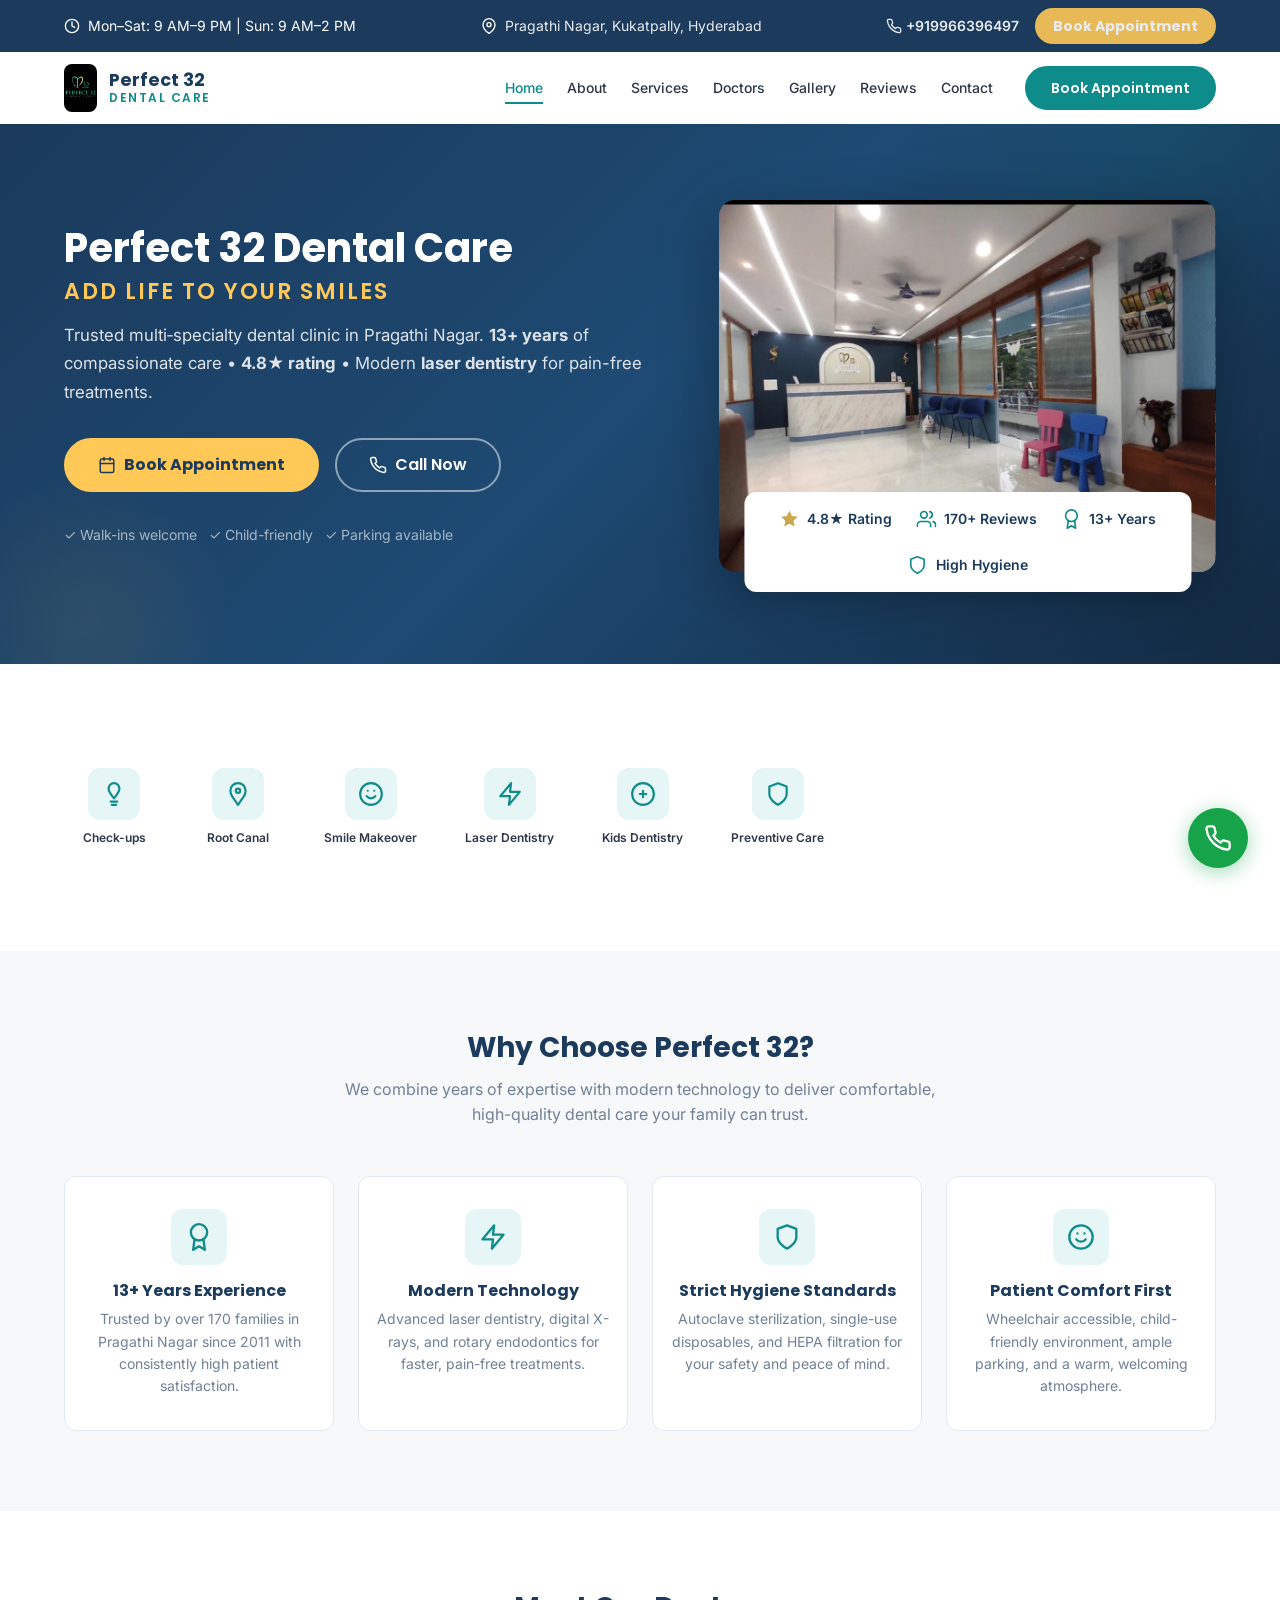
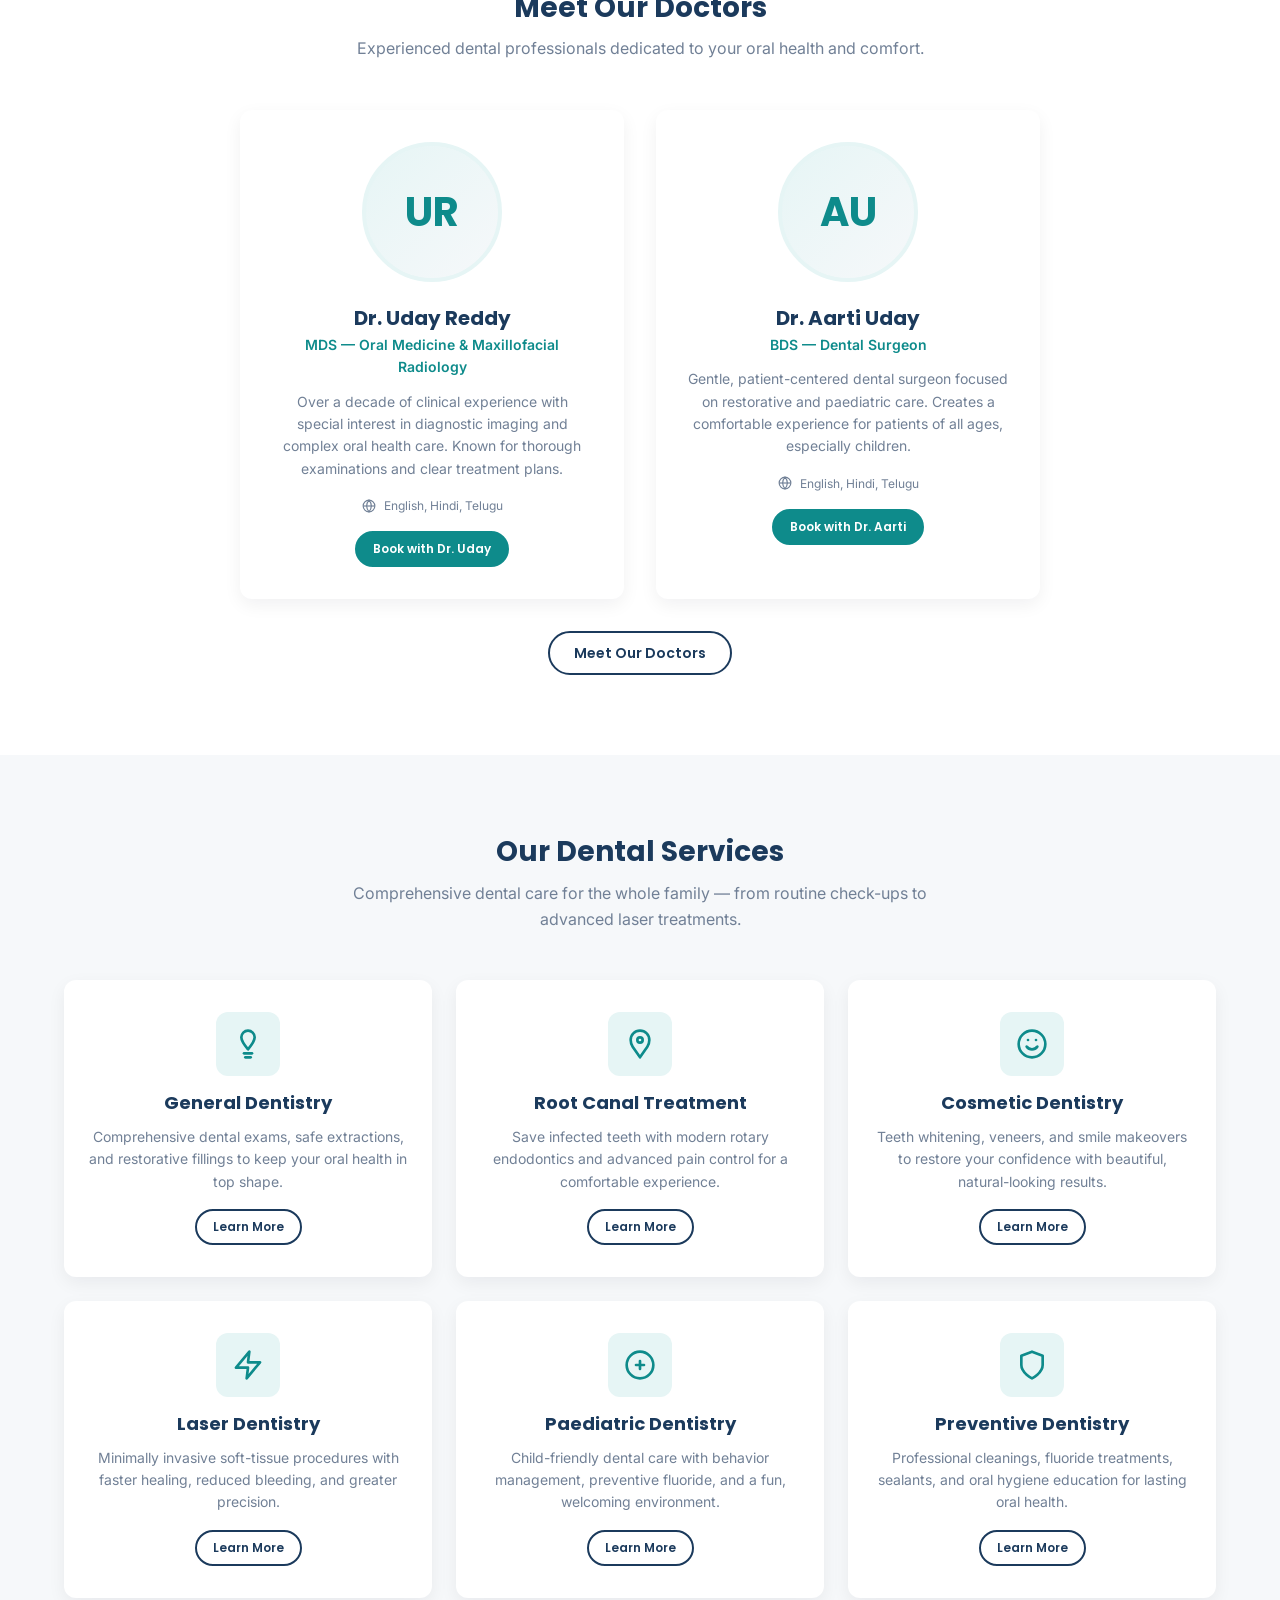
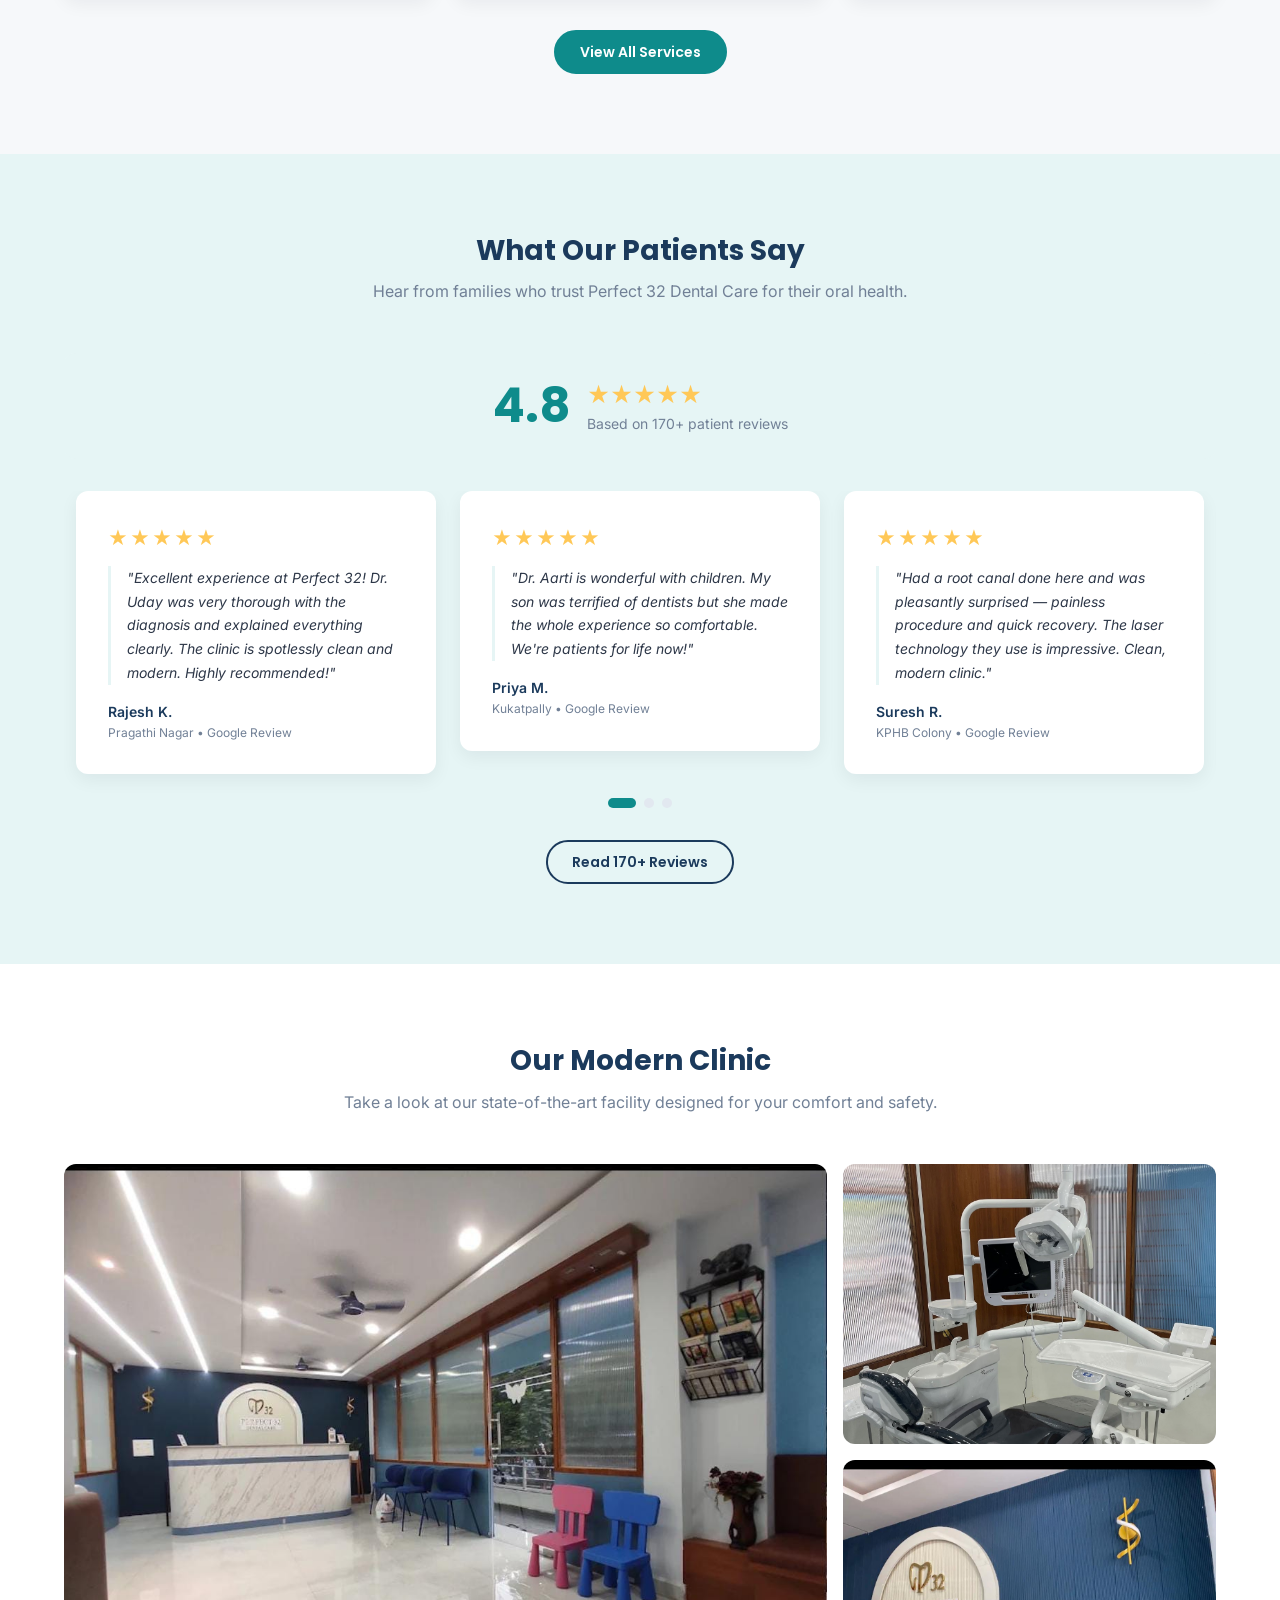
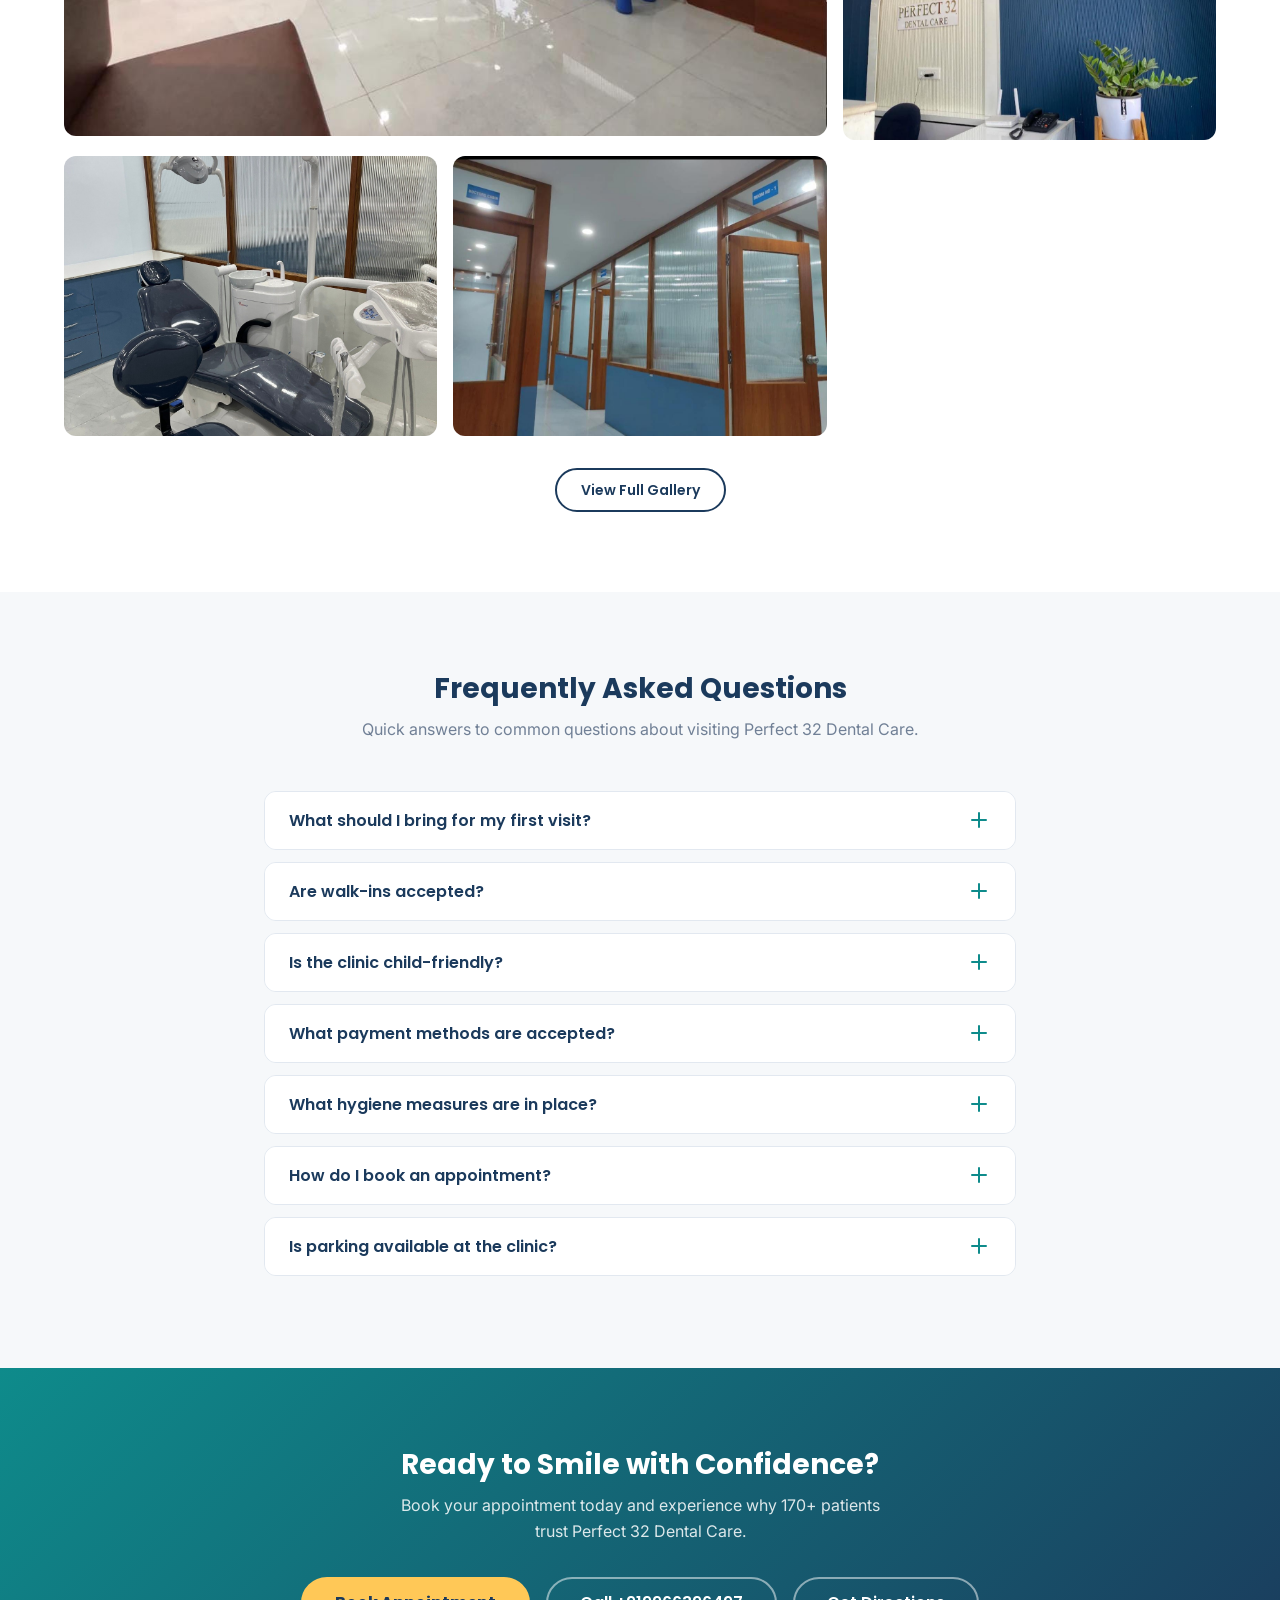
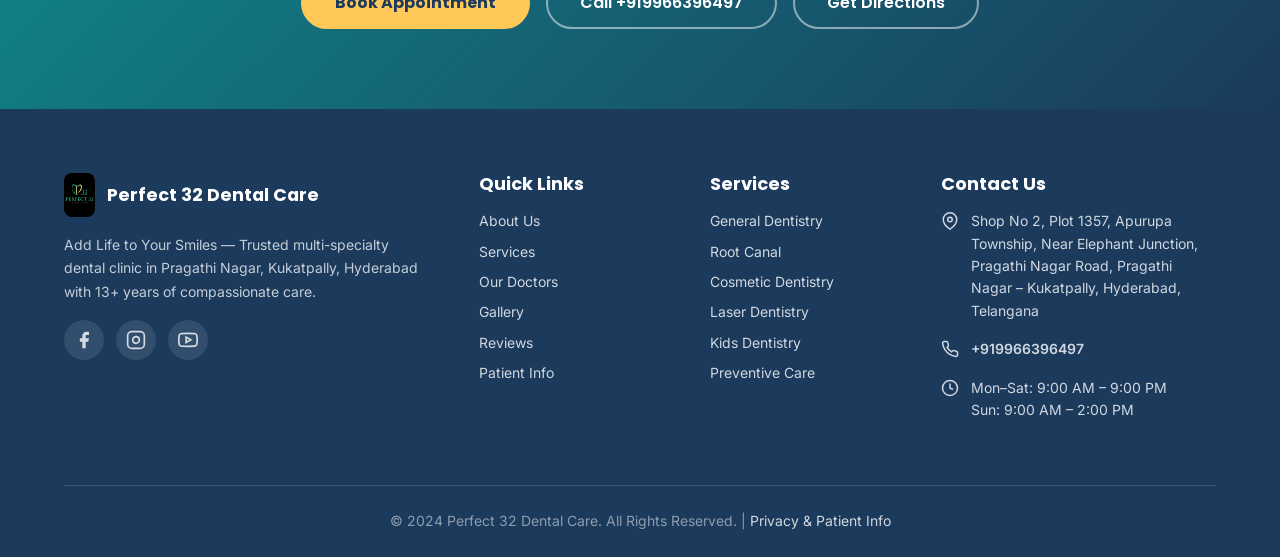
==== commit 1ee7c40a: "Merge branch 'master' of https://github.com/akhilamalakota/Perfect32" ====
--- a/index.html
+++ b/index.html
@@ -5,10 +5,8 @@
   <meta charset="UTF-8">
   <meta name="viewport" content="width=device-width, initial-scale=1.0">
   <title>Perfect 32 Dental Care – Dentist in Pragathi Nagar, Hyderabad | Add Life To Your Smiles</title>
-  <meta name="description"
-    content="Perfect 32 Dental Care in Pragathi Nagar, Kukatpally — multi-specialty dental clinic with 13+ years of experience, 4.8★ rating, modern laser dentistry, and high hygiene standards. Book an appointment: +91 99663 96497.">
-  <meta name="keywords"
-    content="dentist in Pragathi Nagar, dental clinic Kukatpally, dentist near Elephant Junction, laser dentistry Pragathi Nagar, pediatric dentist Kukatpally, Perfect 32 Dental Care">
+  <meta name="description" content="Perfect 32 Dental Care in Pragathi Nagar, Kukatpally — multi-specialty dental clinic with 13+ years of experience, 4.8★ rating, modern laser dentistry, and high hygiene standards. Book an appointment: +919966396497">
+  <meta name="keywords" content="dentist in Pragathi Nagar, dental clinic Kukatpally, dentist near Elephant Junction, laser dentistry Pragathi Nagar, pediatric dentist Kukatpally, Perfect 32 Dental Care">
   <meta property="og:title" content="Perfect 32 Dental Care – Dentist in Pragathi Nagar, Hyderabad">
   <meta property="og:description"
     content="Trusted multi-specialty dental clinic in Pragathi Nagar with 13+ years of experience. 4.8★ rating, modern laser dentistry. Book now!">
@@ -49,6 +47,12 @@
     "priceRange": "$$"
   }
   </script>
+
+  <!-- Vercel Web Analytics -->
+  <script>
+    window.va = window.va || function () { (window.vaq = window.vaq || []).push(arguments); };
+  </script>
+  <script defer src="/_vercel/insights/script.js"></script>
 </head>
 
 <body>
@@ -74,12 +78,8 @@
       </div>
       <div class="topbar__actions">
         <a href="tel:+919966396497" class="topbar__phone">
-          <svg width="16" height="16" viewBox="0 0 24 24" fill="none" stroke="currentColor" stroke-width="2"
-            stroke-linecap="round" stroke-linejoin="round">
-            <path
-              d="M22 16.92v3a2 2 0 0 1-2.18 2 19.79 19.79 0 0 1-8.63-3.07 19.5 19.5 0 0 1-6-6 19.79 19.79 0 0 1-3.07-8.67A2 2 0 0 1 4.11 2h3a2 2 0 0 1 2 1.72c.127.96.361 1.903.7 2.81a2 2 0 0 1-.45 2.11L8.09 9.91a16 16 0 0 0 6 6l1.27-1.27a2 2 0 0 1 2.11-.45c.907.339 1.85.573 2.81.7A2 2 0 0 1 22 16.92z" />
-          </svg>
-          +91 99663 96497
+          <svg width="16" height="16" viewBox="0 0 24 24" fill="none" stroke="currentColor" stroke-width="2" stroke-linecap="round" stroke-linejoin="round"><path d="M22 16.92v3a2 2 0 0 1-2.18 2 19.79 19.79 0 0 1-8.63-3.07 19.5 19.5 0 0 1-6-6 19.79 19.79 0 0 1-3.07-8.67A2 2 0 0 1 4.11 2h3a2 2 0 0 1 2 1.72c.127.96.361 1.903.7 2.81a2 2 0 0 1-.45 2.11L8.09 9.91a16 16 0 0 0 6 6l1.27-1.27a2 2 0 0 1 2.11-.45c.907.339 1.85.573 2.81.7A2 2 0 0 1 22 16.92z"/></svg>
+          +919966396497
         </a>
         <a href="book.html" class="btn btn--accent btn--sm" data-open-modal="booking">Book Appointment</a>
       </div>
@@ -143,11 +143,7 @@
               Book Appointment
             </a>
             <a href="tel:+919966396497" class="btn btn--outline-white btn--lg">
-              <svg width="20" height="20" viewBox="0 0 24 24" fill="none" stroke="currentColor" stroke-width="2"
-                stroke-linecap="round" stroke-linejoin="round">
-                <path
-                  d="M22 16.92v3a2 2 0 0 1-2.18 2 19.79 19.79 0 0 1-8.63-3.07 19.5 19.5 0 0 1-6-6 19.79 19.79 0 0 1-3.07-8.67A2 2 0 0 1 4.11 2h3a2 2 0 0 1 2 1.72c.127.96.361 1.903.7 2.81a2 2 0 0 1-.45 2.11L8.09 9.91a16 16 0 0 0 6 6l1.27-1.27a2 2 0 0 1 2.11-.45c.907.339 1.85.573 2.81.7A2 2 0 0 1 22 16.92z" />
-              </svg>
+              <svg width="20" height="20" viewBox="0 0 24 24" fill="none" stroke="currentColor" stroke-width="2" stroke-linecap="round" stroke-linejoin="round"><path d="M22 16.92v3a2 2 0 0 1-2.18 2 19.79 19.79 0 0 1-8.63-3.07 19.5 19.5 0 0 1-6-6 19.79 19.79 0 0 1-3.07-8.67A2 2 0 0 1 4.11 2h3a2 2 0 0 1 2 1.72c.127.96.361 1.903.7 2.81a2 2 0 0 1-.45 2.11L8.09 9.91a16 16 0 0 0 6 6l1.27-1.27a2 2 0 0 1 2.11-.45c.907.339 1.85.573 2.81.7A2 2 0 0 1 22 16.92z"/></svg>
               Call Now
             </a>
           </div>
@@ -688,11 +684,7 @@
                 <line x1="5" y1="12" x2="19" y2="12" />
               </svg>
             </button>
-            <div class="faq-item__answer">
-              <div class="faq-item__answer-inner">We accept cash, all major debit and credit cards, and UPI payments.
-                Insurance is accepted via prior authorization — please call us at +91 99663 96497 to confirm your
-                coverage before your visit.</div>
-            </div>
+            <div class="faq-item__answer"><div class="faq-item__answer-inner">We accept cash, all major debit and credit cards, and UPI payments. Insurance is accepted via prior authorization — please call us at +919966396497 to confirm your coverage before your visit.</div></div>
           </div>
           <div class="faq-item">
             <button class="faq-item__question" aria-expanded="false">
@@ -718,11 +710,7 @@
                 <line x1="5" y1="12" x2="19" y2="12" />
               </svg>
             </button>
-            <div class="faq-item__answer">
-              <div class="faq-item__answer-inner">You can book online through our website's "Book Appointment" button,
-                or call us directly at <a href="tel:+919966396497">+91 99663 96497</a>. We'll confirm your appointment
-                via SMS or call within a few hours.</div>
-            </div>
+            <div class="faq-item__answer"><div class="faq-item__answer-inner">You can book online through our website's "Book Appointment" button, or call us directly at <a href="tel:+919966396497">+91 9966396497</a>. We'll confirm your appointment via SMS or call within a few hours.</div></div>
           </div>
           <div class="faq-item">
             <button class="faq-item__question" aria-expanded="false">
@@ -751,9 +739,8 @@
           today and experience why 170+ patients trust Perfect 32 Dental Care.</p>
         <div style="display: flex; gap: var(--space-4); justify-content: center; flex-wrap: wrap;">
           <a href="book.html" class="btn btn--accent btn--lg" data-open-modal="booking">Book Appointment</a>
-          <a href="tel:+919966396497" class="btn btn--outline-white btn--lg">Call +91 99663 96497</a>
-          <a href="https://maps.google.com/?q=Perfect+32+Dental+Care+Pragathi+Nagar+Hyderabad" target="_blank"
-            rel="noopener" class="btn btn--outline-white btn--lg">Get Directions</a>
+          <a href="tel:+919966396497" class="btn btn--outline-white btn--lg">Call +919966396497</a>
+          <a href="https://maps.google.com/?q=Perfect+32+Dental+Care+Pragathi+Nagar+Hyderabad" target="_blank" rel="noopener" class="btn btn--outline-white btn--lg">Get Directions</a>
         </div>
       </div>
     </section>
@@ -821,11 +808,8 @@
               Kukatpally, Hyderabad, Telangana</span>
           </div>
           <div class="footer__contact-item">
-            <svg width="18" height="18" viewBox="0 0 24 24" fill="none" stroke="currentColor" stroke-width="2">
-              <path
-                d="M22 16.92v3a2 2 0 0 1-2.18 2 19.79 19.79 0 0 1-8.63-3.07 19.5 19.5 0 0 1-6-6 19.79 19.79 0 0 1-3.07-8.67A2 2 0 0 1 4.11 2h3a2 2 0 0 1 2 1.72c.127.96.361 1.903.7 2.81a2 2 0 0 1-.45 2.11L8.09 9.91a16 16 0 0 0 6 6l1.27-1.27a2 2 0 0 1 2.11-.45c.907.339 1.85.573 2.81.7A2 2 0 0 1 22 16.92z" />
-            </svg>
-            <a href="tel:+919966396497" style="font-weight: 600;">+91 99663 96497</a>
+            <svg width="18" height="18" viewBox="0 0 24 24" fill="none" stroke="currentColor" stroke-width="2"><path d="M22 16.92v3a2 2 0 0 1-2.18 2 19.79 19.79 0 0 1-8.63-3.07 19.5 19.5 0 0 1-6-6 19.79 19.79 0 0 1-3.07-8.67A2 2 0 0 1 4.11 2h3a2 2 0 0 1 2 1.72c.127.96.361 1.903.7 2.81a2 2 0 0 1-.45 2.11L8.09 9.91a16 16 0 0 0 6 6l1.27-1.27a2 2 0 0 1 2.11-.45c.907.339 1.85.573 2.81.7A2 2 0 0 1 22 16.92z"/></svg>
+            <a href="tel:+919966396497" style="font-weight: 600;">+919966396497</a>
           </div>
           <div class="footer__contact-item">
             <svg width="18" height="18" viewBox="0 0 24 24" fill="none" stroke="currentColor" stroke-width="2">
@@ -844,13 +828,8 @@
   </footer>
 
   <!-- ═══════ FLOATING CALL BUTTON ═══════ -->
-  <a href="tel:+919966396497" class="float-call" aria-label="Call Perfect 32 Dental Care"
-    title="Call Now: +91 99663 96497">
-    <svg viewBox="0 0 24 24" fill="none" stroke="currentColor" stroke-width="2" stroke-linecap="round"
-      stroke-linejoin="round">
-      <path
-        d="M22 16.92v3a2 2 0 0 1-2.18 2 19.79 19.79 0 0 1-8.63-3.07 19.5 19.5 0 0 1-6-6 19.79 19.79 0 0 1-3.07-8.67A2 2 0 0 1 4.11 2h3a2 2 0 0 1 2 1.72c.127.96.361 1.903.7 2.81a2 2 0 0 1-.45 2.11L8.09 9.91a16 16 0 0 0 6 6l1.27-1.27a2 2 0 0 1 2.11-.45c.907.339 1.85.573 2.81.7A2 2 0 0 1 22 16.92z" />
-    </svg>
+  <a href="tel:+919966396497" class="float-call" aria-label="Call Perfect 32 Dental Care" title="Call Now: +919966396497">
+    <svg viewBox="0 0 24 24" fill="none" stroke="currentColor" stroke-width="2" stroke-linecap="round" stroke-linejoin="round"><path d="M22 16.92v3a2 2 0 0 1-2.18 2 19.79 19.79 0 0 1-8.63-3.07 19.5 19.5 0 0 1-6-6 19.79 19.79 0 0 1-3.07-8.67A2 2 0 0 1 4.11 2h3a2 2 0 0 1 2 1.72c.127.96.361 1.903.7 2.81a2 2 0 0 1-.45 2.11L8.09 9.91a16 16 0 0 0 6 6l1.27-1.27a2 2 0 0 1 2.11-.45c.907.339 1.85.573 2.81.7A2 2 0 0 1 22 16.92z"/></svg>
   </a>
 
   <!-- ═══════ BOOKING MODAL ═══════ -->
@@ -922,7 +901,7 @@
           </div>
           <button type="submit" class="btn btn--primary btn--block btn--lg">Confirm Appointment</button>
           <p style="text-align: center; margin-top: 12px; font-size: 13px; color: var(--color-text-muted);">
-            Or call directly: <a href="tel:+919966396497" style="font-weight: 600;">+91 99663 96497</a>
+            Or call directly: <a href="tel:+919966396497" style="font-weight: 600;">+919966396497</a>
           </p>
         </form>
       </div>
